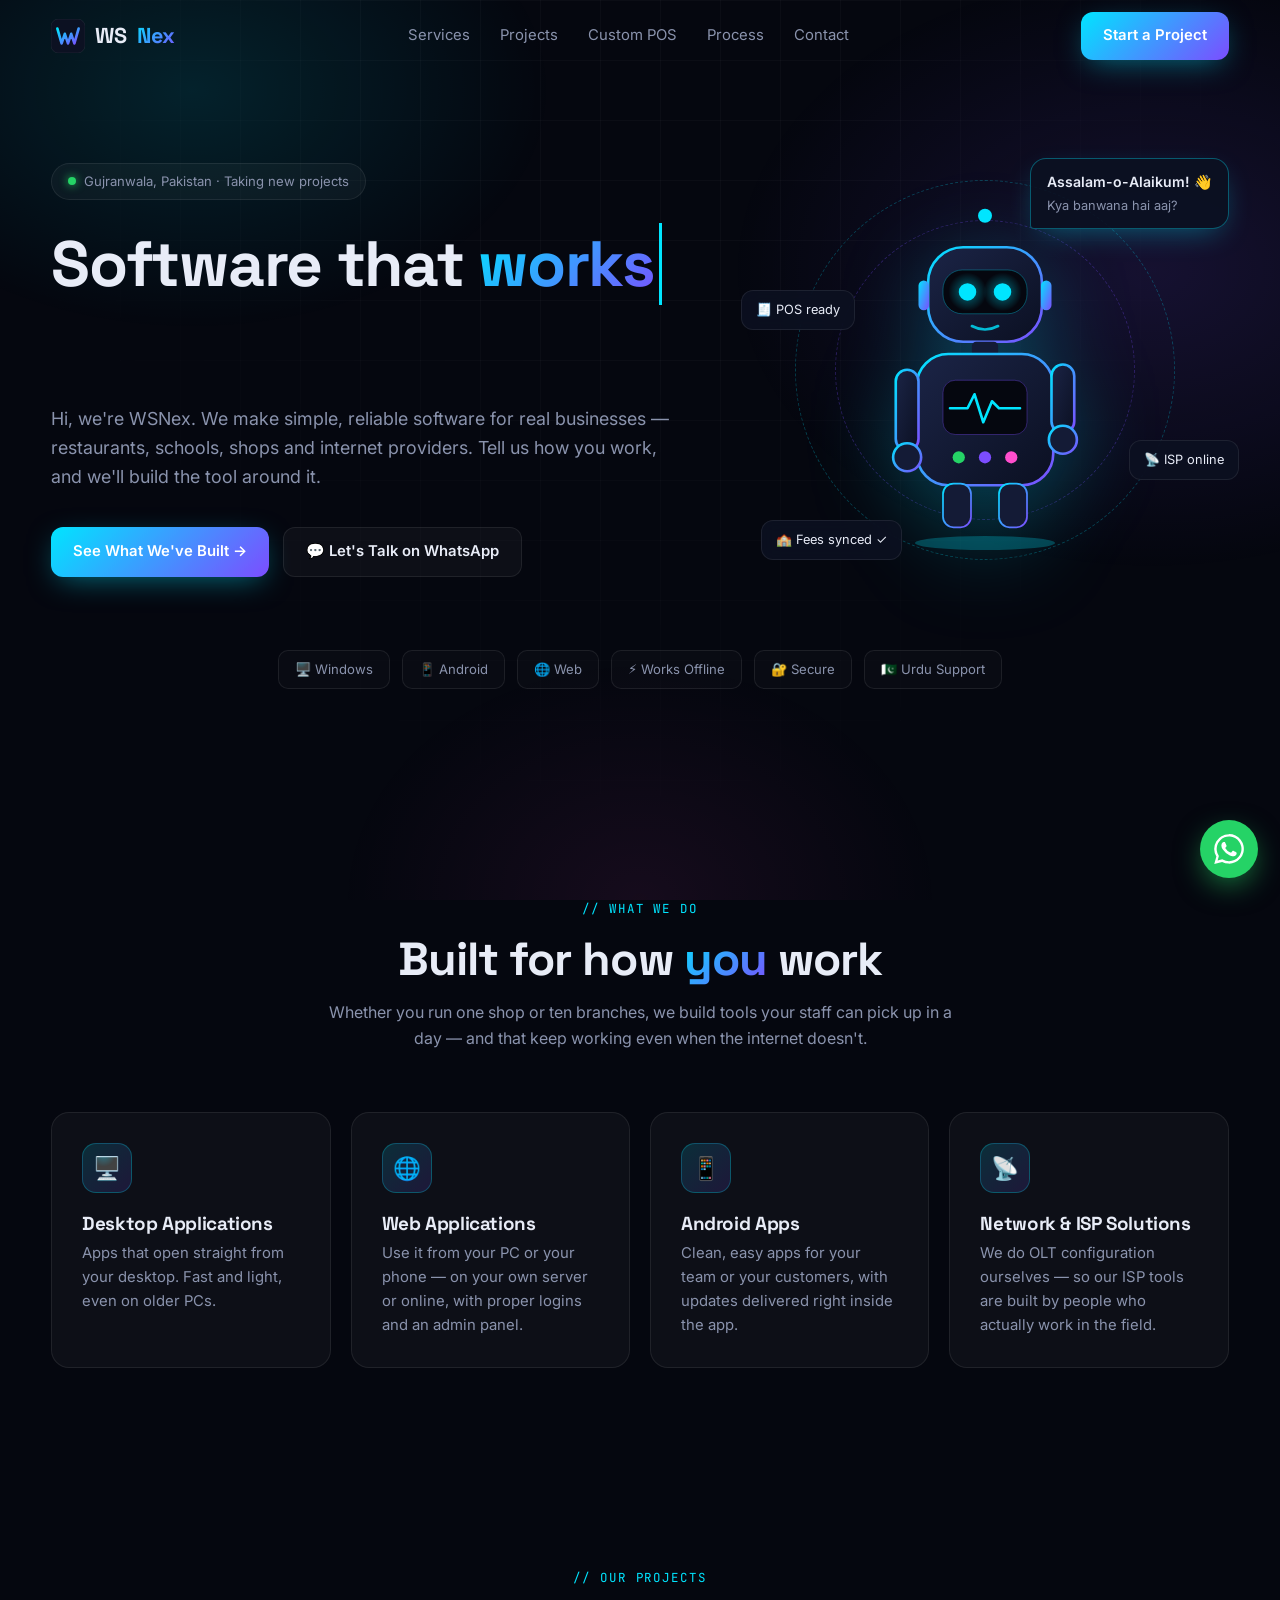
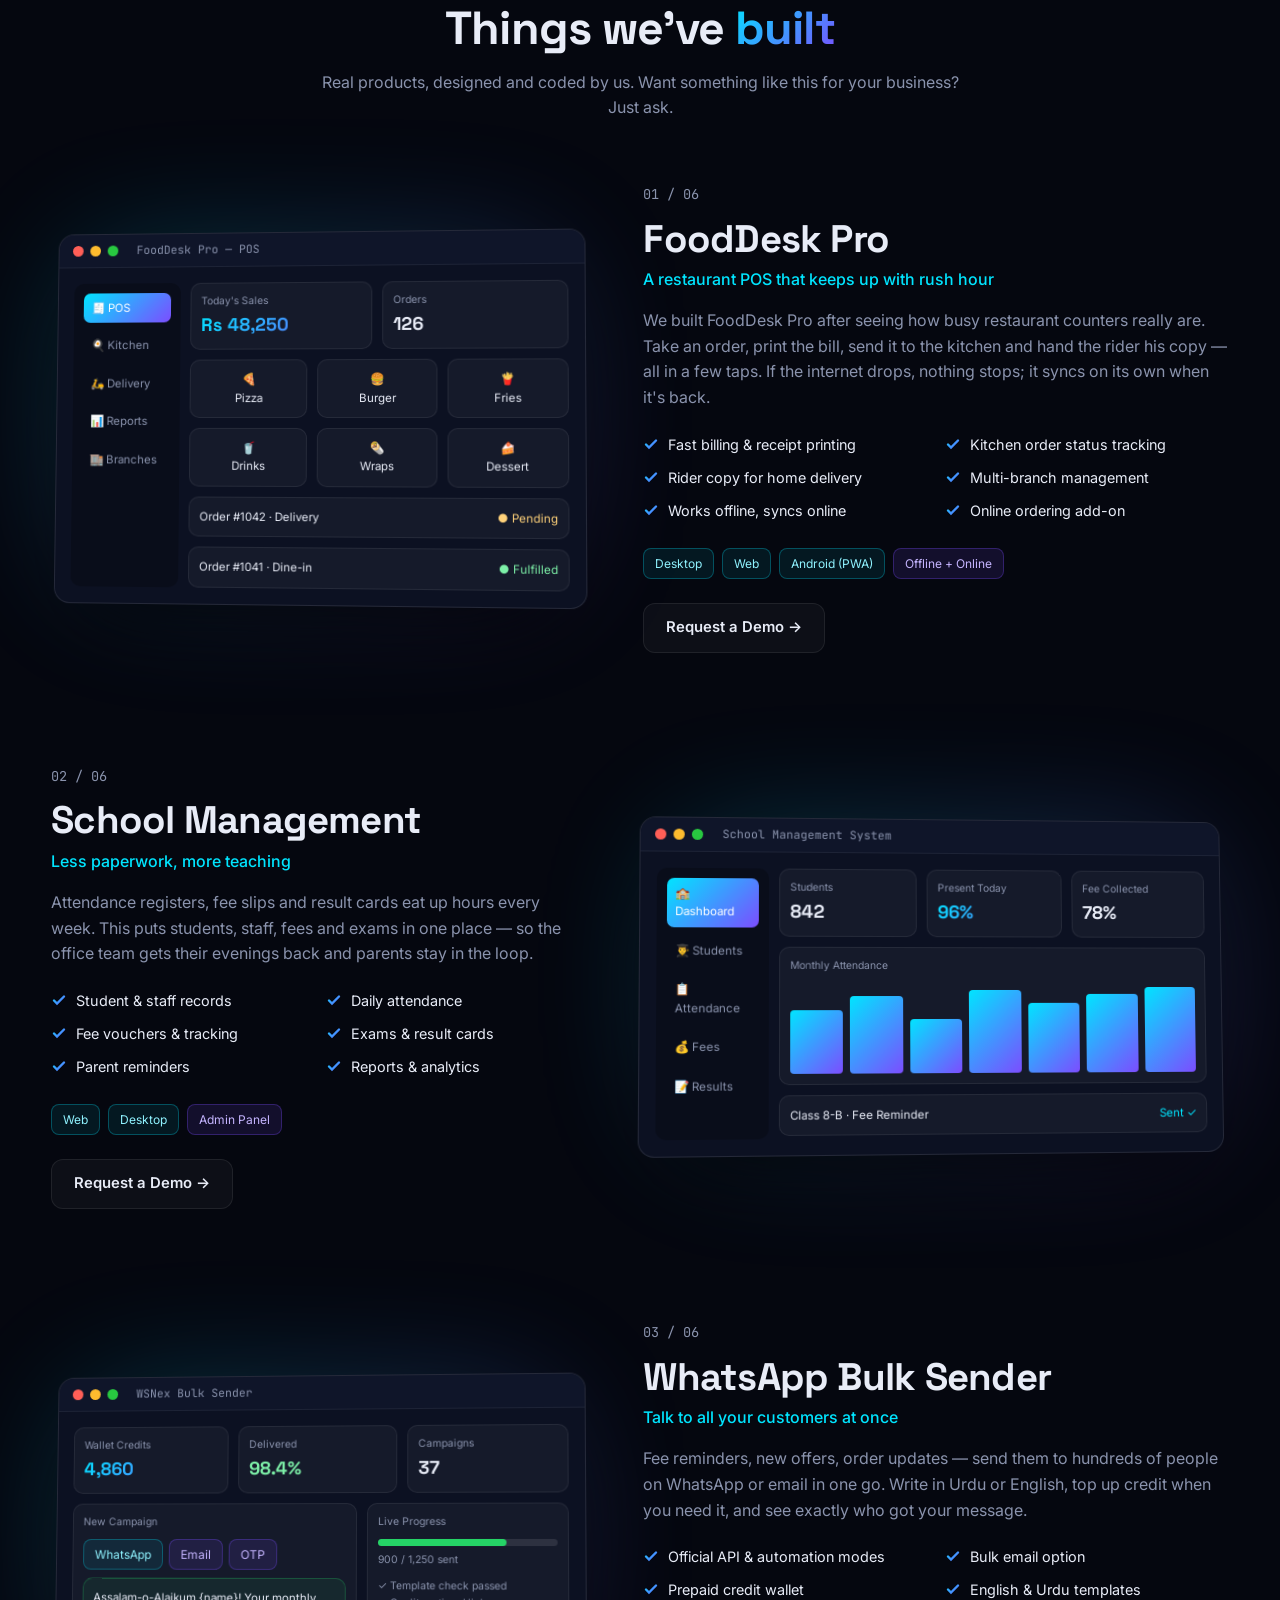
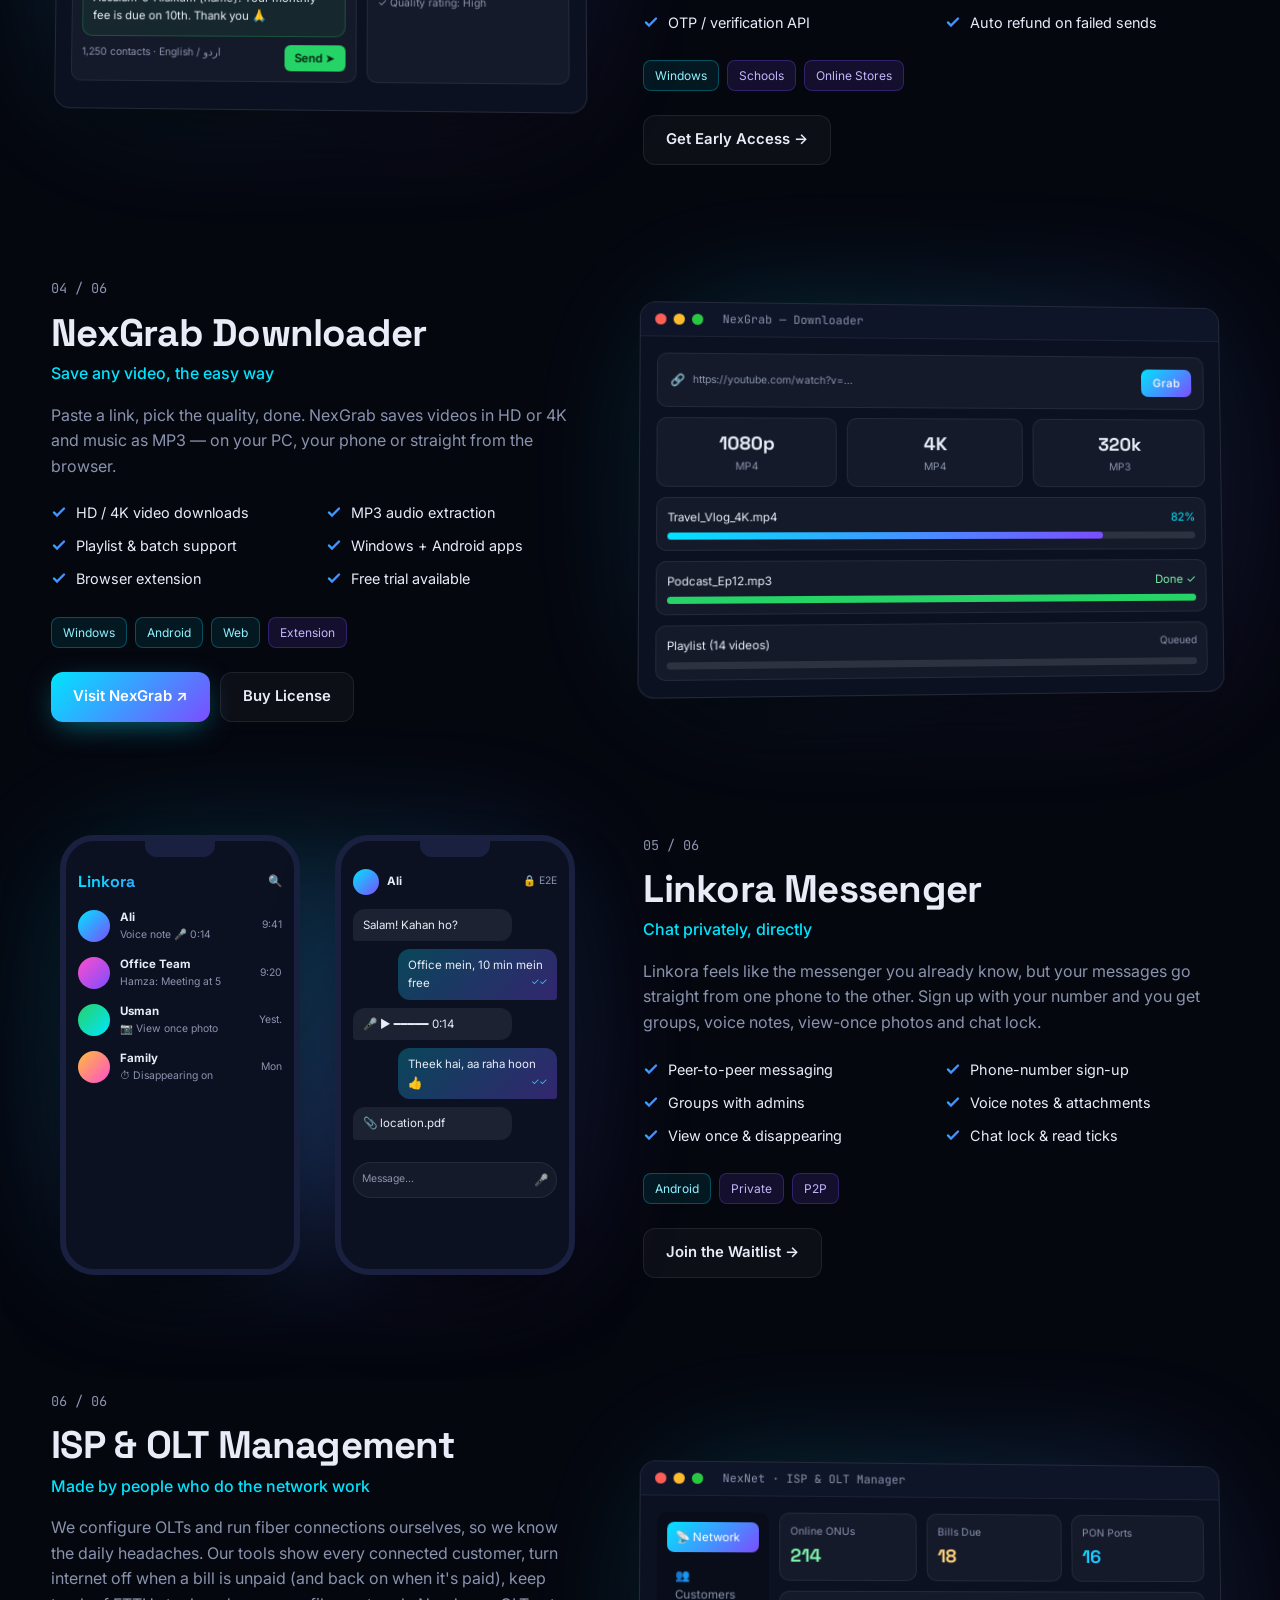
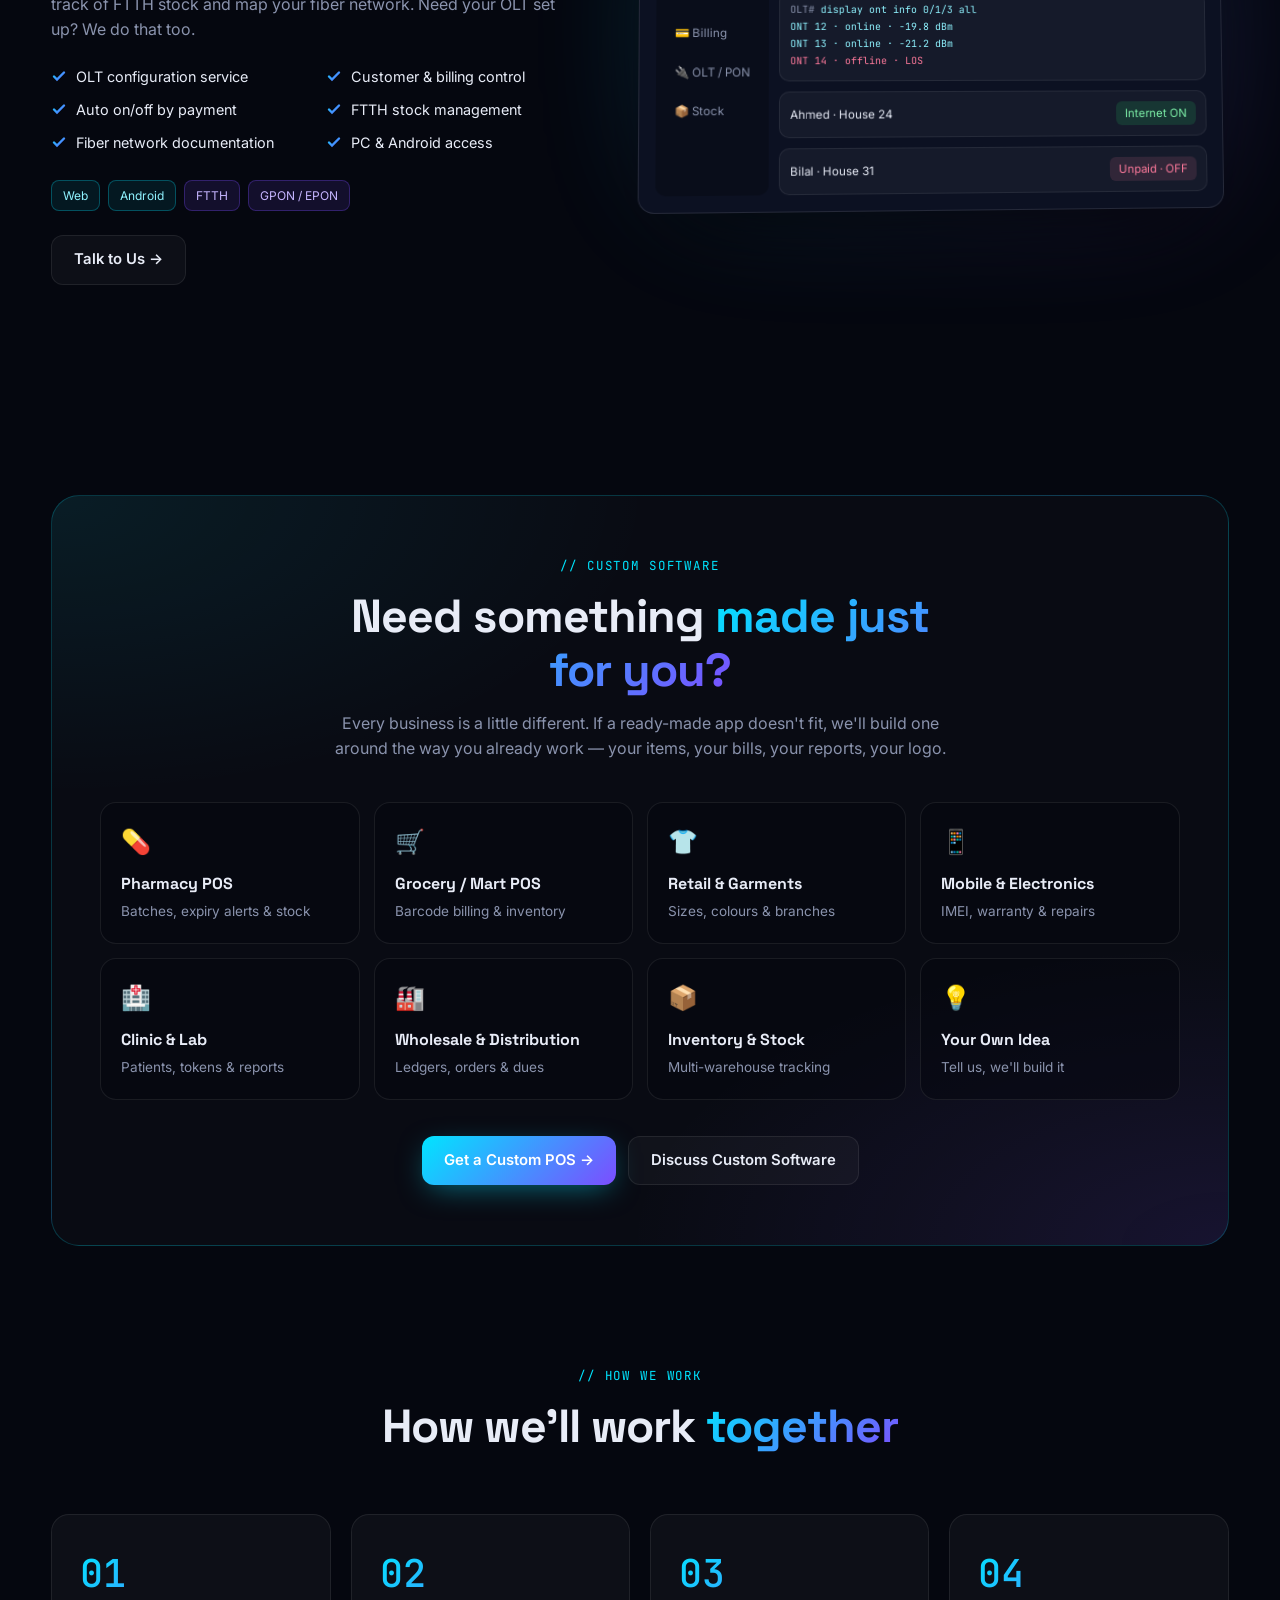
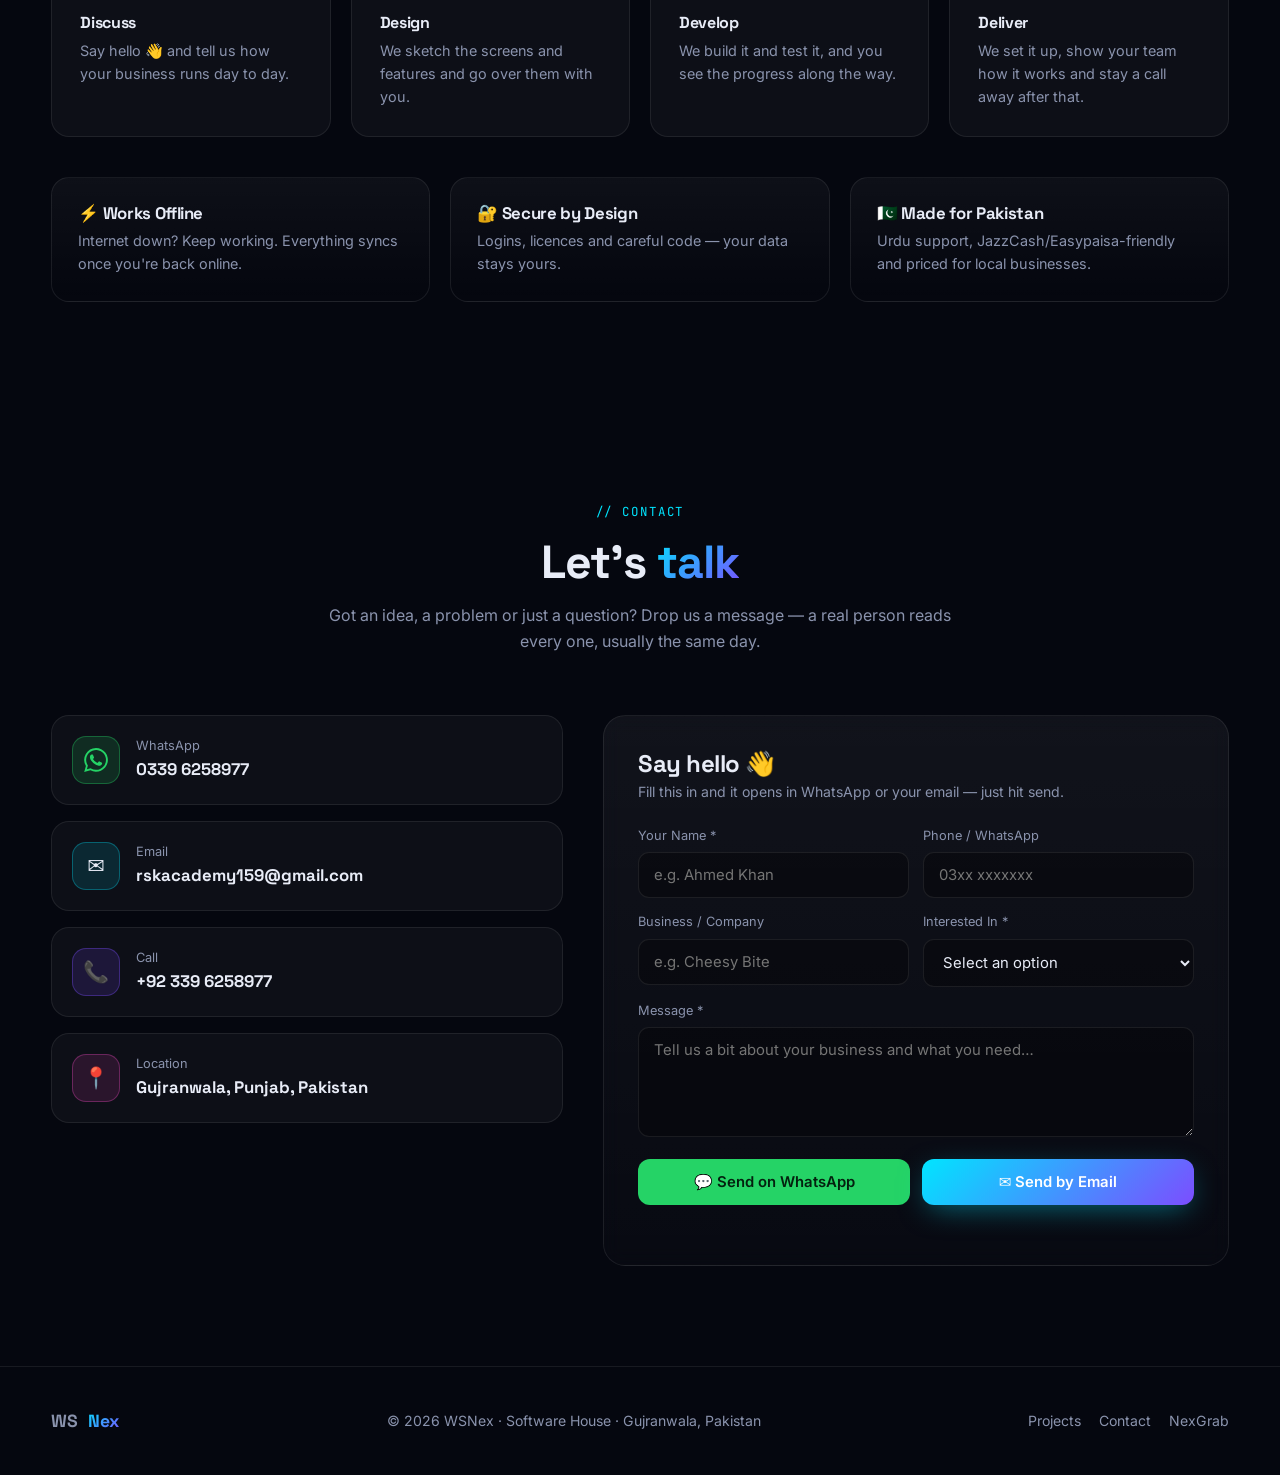
==== index.html @ fd314982 "Create index.html" ====
<!DOCTYPE html>
<html lang="en">
<head>
<meta charset="UTF-8">
<meta name="viewport" content="width=device-width, initial-scale=1.0">
<title>WSNex — Software House | POS, School, ISP & Automation Software</title>
<meta name="description" content="WSNex builds practical, self-hosted software: FoodDesk Pro restaurant POS, School Management, WhatsApp Bulk Sender, NexGrab downloader, Linkora messenger and ISP/OLT management tools. Based in Gujranwala, Pakistan.">
<meta name="theme-color" content="#05070f">
<meta property="og:title" content="WSNex — Software House">
<meta property="og:description" content="Practical software with a futuristic touch. POS, school, ISP and automation tools.">
<link rel="preconnect" href="https://fonts.googleapis.com">
<link rel="preconnect" href="https://fonts.gstatic.com" crossorigin>
<link href="https://fonts.googleapis.com/css2?family=Space+Grotesk:wght@400;500;600;700&family=Inter:wght@400;500;600&family=JetBrains+Mono:wght@500&display=swap" rel="stylesheet">
<link rel="icon" href="data:image/svg+xml,%3Csvg xmlns='http://www.w3.org/2000/svg' viewBox='0 0 64 64'%3E%3Cdefs%3E%3ClinearGradient id='g' x1='0' y1='0' x2='1' y2='1'%3E%3Cstop offset='0' stop-color='%2300e5ff'/%3E%3Cstop offset='1' stop-color='%237c4dff'/%3E%3C/linearGradient%3E%3C/defs%3E%3Crect width='64' height='64' rx='14' fill='%2305070f'/%3E%3Cpath d='M12 18l8 28 6-18 6 18 6-18 6 18 8-28' fill='none' stroke='url(%23g)' stroke-width='5' stroke-linejoin='round' stroke-linecap='round'/%3E%3C/svg%3E">
<style>
:root{
  --bg:#05070f; --bg2:#0a0e1c; --card:rgba(255,255,255,.035); --line:rgba(255,255,255,.08);
  --text:#e8ecf7; --muted:#8a93ad; --cyan:#00e5ff; --violet:#7c4dff; --pink:#ff4ecd; --green:#25d366;
  --grad:linear-gradient(135deg,var(--cyan),var(--violet));
  --r:18px;
}
*{box-sizing:border-box;margin:0;padding:0}
html{scroll-behavior:smooth}
body{font-family:Inter,system-ui,sans-serif;background:var(--bg);color:var(--text);line-height:1.6;overflow-x:hidden}
h1,h2,h3,h4{font-family:'Space Grotesk',sans-serif;line-height:1.15;letter-spacing:-.02em}
a{color:inherit;text-decoration:none}
.wrap{width:min(1180px,92%);margin:auto}
.grad{background:var(--grad);-webkit-background-clip:text;background-clip:text;color:transparent}
.mono{font-family:'JetBrains Mono',monospace}

/* background */
.bg-fx{position:fixed;inset:0;z-index:-1;pointer-events:none;
  background:
   radial-gradient(600px 400px at 15% 10%,rgba(0,229,255,.12),transparent 60%),
   radial-gradient(700px 500px at 90% 30%,rgba(124,77,255,.14),transparent 60%),
   radial-gradient(500px 400px at 50% 100%,rgba(255,78,205,.07),transparent 60%);}
.bg-grid{position:fixed;inset:0;z-index:-1;pointer-events:none;opacity:.35;
  background-image:linear-gradient(var(--line) 1px,transparent 1px),linear-gradient(90deg,var(--line) 1px,transparent 1px);
  background-size:60px 60px;mask-image:radial-gradient(ellipse at 50% 0%,#000 30%,transparent 75%)}

/* nav */
nav{position:fixed;top:0;left:0;right:0;z-index:50;transition:.3s}
nav.scrolled{background:rgba(5,7,15,.78);backdrop-filter:blur(14px);border-bottom:1px solid var(--line)}
.nav-in{display:flex;align-items:center;justify-content:space-between;height:72px}
.logo{display:flex;align-items:center;gap:10px;font-family:'Space Grotesk';font-weight:700;font-size:1.35rem}
.logo svg{width:34px;height:34px}
.nav-links{display:flex;gap:30px;font-size:.93rem;color:var(--muted)}
.nav-links a:hover{color:var(--text)}
.btn{display:inline-flex;align-items:center;gap:8px;padding:12px 22px;border-radius:12px;font-weight:600;font-size:.93rem;border:0;cursor:pointer;transition:.25s;font-family:inherit}
.btn-p{background:var(--grad);color:#fff;box-shadow:0 8px 30px -8px rgba(0,229,255,.5)}
.btn-p:hover{transform:translateY(-2px);box-shadow:0 12px 36px -8px rgba(124,77,255,.7)}
.btn-g{background:var(--card);border:1px solid var(--line);color:var(--text)}
.btn-g:hover{border-color:rgba(0,229,255,.5)}
.btn-wa{background:var(--green);color:#04210f}
.btn-wa:hover{transform:translateY(-2px);filter:brightness(1.08)}
.menu-btn{display:none;background:none;border:0;color:var(--text);font-size:1.6rem;cursor:pointer}

/* hero */
.hero{padding:170px 0 110px;text-align:center;position:relative}
.pill{display:inline-flex;align-items:center;gap:8px;padding:7px 16px;border-radius:99px;border:1px solid var(--line);background:var(--card);font-size:.82rem;color:var(--muted);margin-bottom:28px}
.dot{width:8px;height:8px;border-radius:50%;background:var(--green);box-shadow:0 0 10px var(--green);animation:pulse 2s infinite}
@keyframes pulse{50%{opacity:.4}}
.hero h1{font-size:clamp(2.6rem,6.5vw,5rem);font-weight:700;max-width:900px;margin:auto}
.hero p{max-width:620px;margin:24px auto 38px;color:var(--muted);font-size:1.12rem}
.hero-cta{display:flex;gap:14px;justify-content:center;flex-wrap:wrap}
.typed{border-right:3px solid var(--cyan);padding-right:4px;animation:blink .8s infinite}
@keyframes blink{50%{border-color:transparent}}
.hero{text-align:left;padding-top:140px;overflow:hidden}
.hero h1{font-size:clamp(2.4rem,5vw,4.2rem)}
@media(min-width:901px){.hero h1{min-height:2.4em}}
.hero-grid{display:grid;grid-template-columns:1.15fr .85fr;gap:30px;align-items:center}
.hero h1{margin:0}.hero p{margin:24px 0 36px}
.hero-cta{justify-content:flex-start}
.robot-wrap{position:relative;height:460px;display:grid;place-items:center}
.robot{width:280px;height:auto;animation:hover 4s ease-in-out infinite;filter:drop-shadow(0 20px 40px rgba(0,229,255,.25));position:relative;z-index:2}
@keyframes hover{50%{transform:translateY(-14px)}}
.robot .shadow{animation:shad 4s ease-in-out infinite;transform-origin:160px 408px}
@keyframes shad{50%{transform:scaleX(.8);opacity:.5}}
.robot .eyes{animation:blinkEye 5s infinite;transform-origin:160px 121px}
@keyframes blinkEye{0%,92%,100%{transform:scaleY(1)}95%{transform:scaleY(.1)}}
.robot .ant{animation:pulse 1.4s infinite}
.robot .wave{animation:wave 2.4s ease-in-out infinite;transform-origin:249px 208px}
@keyframes wave{0%,100%{transform:rotate(0)}20%{transform:rotate(-38deg)}35%{transform:rotate(-22deg)}50%{transform:rotate(-38deg)}65%{transform:rotate(0)}}
.robot .pulse-line{stroke-dasharray:160;animation:draw 2s linear infinite}
@keyframes draw{from{stroke-dashoffset:160}to{stroke-dashoffset:-160}}
.orbit{position:absolute;border-radius:50%;border:1px dashed rgba(0,229,255,.25);animation:spin 30s linear infinite}
.o1{width:380px;height:380px}.o2{width:300px;height:300px;border-color:rgba(124,77,255,.3);animation-direction:reverse;animation-duration:22s}
@keyframes spin{to{transform:rotate(360deg)}}
.bubble-hi{position:absolute;top:18px;right:0;z-index:3;padding:12px 16px;border-radius:16px 16px 16px 4px;background:rgba(12,17,34,.9);border:1px solid rgba(0,229,255,.35);font-size:.88rem;font-weight:600;animation:hover 5s ease-in-out infinite;box-shadow:0 10px 30px -10px rgba(0,229,255,.4)}
.bubble-hi span{color:var(--muted);font-weight:400;font-size:.8rem}
.float-card{position:absolute;z-index:3;padding:9px 14px;border-radius:12px;background:rgba(12,17,34,.85);border:1px solid var(--line);font-size:.8rem;backdrop-filter:blur(8px);animation:hover 6s ease-in-out infinite}
.fc1{left:0;top:150px;animation-delay:-1s}.fc2{right:-10px;bottom:120px;animation-delay:-3s}.fc3{left:20px;bottom:40px;animation-delay:-2s}
.tech{margin-top:50px;display:flex;flex-wrap:wrap;gap:12px;justify-content:center}
.tech span{padding:8px 16px;border:1px solid var(--line);border-radius:10px;font-size:.82rem;color:var(--muted);background:rgba(255,255,255,.02)}

/* sections */
section{padding:100px 0}
.s-head{text-align:center;max-width:640px;margin:0 auto 60px}
.tag{font-family:'JetBrains Mono';font-size:.78rem;color:var(--cyan);letter-spacing:.15em;text-transform:uppercase;margin-bottom:14px;display:block}
.s-head h2{font-size:clamp(2rem,4vw,2.9rem)}
.s-head p{color:var(--muted);margin-top:14px}

/* services */
.svc-grid{display:grid;grid-template-columns:repeat(auto-fit,minmax(250px,1fr));gap:20px}
.svc{padding:30px;border-radius:var(--r);background:var(--card);border:1px solid var(--line);transition:.3s;position:relative;overflow:hidden}
.svc::before{content:"";position:absolute;inset:0;background:var(--grad);opacity:0;transition:.3s;z-index:-1}
.svc:hover{transform:translateY(-6px);border-color:rgba(0,229,255,.35)}
.svc .ic{width:50px;height:50px;border-radius:14px;display:grid;place-items:center;background:linear-gradient(135deg,rgba(0,229,255,.15),rgba(124,77,255,.15));border:1px solid rgba(0,229,255,.25);margin-bottom:20px;font-size:1.4rem}
.svc h3{font-size:1.18rem;margin-bottom:8px}
.svc p{color:var(--muted);font-size:.93rem}

/* projects */
.proj{display:grid;grid-template-columns:1fr 1.1fr;gap:60px;align-items:center;margin-bottom:110px}
.proj:nth-child(even) .proj-media{order:2}
.proj-num{font-family:'JetBrains Mono';color:var(--muted);font-size:.85rem}
.proj h3{font-size:clamp(1.8rem,3vw,2.4rem);margin:10px 0 6px}
.proj .sub{color:var(--cyan);font-weight:500;margin-bottom:16px}
.proj p.d{color:var(--muted);margin-bottom:22px}
.feat{list-style:none;display:grid;grid-template-columns:1fr 1fr;gap:10px 18px;margin-bottom:26px}
.feat li{font-size:.9rem;display:flex;gap:9px;align-items:flex-start}
.feat li::before{content:"";flex:none;width:16px;height:16px;margin-top:3px;border-radius:5px;background:var(--grad);mask:url("data:image/svg+xml,%3Csvg xmlns='http://www.w3.org/2000/svg' viewBox='0 0 16 16'%3E%3Cpath d='M3 8.5l3 3 7-7' stroke='black' stroke-width='2.4' fill='none' stroke-linecap='round'/%3E%3C/svg%3E") center/contain no-repeat}
.chips{display:flex;flex-wrap:wrap;gap:8px;margin-bottom:24px}
.chip{font-size:.75rem;padding:5px 11px;border-radius:8px;background:rgba(124,77,255,.12);border:1px solid rgba(124,77,255,.3);color:#c5b5ff}
.chip.c{background:rgba(0,229,255,.08);border-color:rgba(0,229,255,.28);color:#8ff3ff}
.status{display:inline-flex;align-items:center;gap:7px;font-size:.78rem;padding:5px 12px;border-radius:99px;background:rgba(37,211,102,.1);border:1px solid rgba(37,211,102,.3);color:#7df0a8;margin-left:10px;vertical-align:middle;font-family:Inter;font-weight:500;letter-spacing:0}
.status.dev{background:rgba(255,190,60,.1);border-color:rgba(255,190,60,.3);color:#ffd27a}

/* mockup frames */
.proj-media{position:relative}
.proj-media::before{content:"";position:absolute;inset:8% 6%;background:var(--grad);filter:blur(70px);opacity:.28;border-radius:40px;z-index:-1}
.win{border-radius:16px;background:#0c1122;border:1px solid rgba(255,255,255,.1);box-shadow:0 40px 80px -30px rgba(0,0,0,.8);overflow:hidden;transform:perspective(1400px) rotateY(-5deg) rotateX(3deg);transition:.5s}
.proj:nth-child(even) .win{transform:perspective(1400px) rotateY(5deg) rotateX(3deg)}
.proj:hover .win{transform:none}
.win-bar{height:34px;display:flex;align-items:center;gap:7px;padding:0 14px;background:#0f1529;border-bottom:1px solid rgba(255,255,255,.06)}
.win-bar i{width:11px;height:11px;border-radius:50%;background:#ff5f57}.win-bar i:nth-child(2){background:#febc2e}.win-bar i:nth-child(3){background:#28c840}
.win-bar span{margin-left:12px;font-size:.72rem;color:var(--muted);font-family:'JetBrains Mono'}
.win-body{padding:16px;min-height:300px;font-size:.72rem}
.mrow{display:flex;gap:10px}.mcol{display:flex;flex-direction:column;gap:10px}
.box{background:rgba(255,255,255,.04);border:1px solid rgba(255,255,255,.07);border-radius:10px;padding:10px}
.bar{height:7px;border-radius:5px;background:rgba(255,255,255,.1)}
.lbl{color:var(--muted);font-size:.65rem}
.big{font-family:'Space Grotesk';font-size:1.15rem;font-weight:700}
.side{width:110px;flex:none;background:rgba(0,0,0,.25);border-radius:10px;padding:10px;display:flex;flex-direction:column;gap:8px}
.side div{padding:6px 8px;border-radius:7px;color:var(--muted)}
.side .on{background:var(--grad);color:#fff}
/* phone */
.phone{width:240px;margin:auto;border-radius:34px;background:#0c1122;border:6px solid #1a2140;padding:14px 12px;box-shadow:0 40px 80px -30px rgba(0,0,0,.8);min-height:440px;font-size:.72rem}
.notch{width:70px;height:16px;background:#1a2140;border-radius:0 0 12px 12px;margin:-14px auto 12px}
.bubble{max-width:78%;padding:7px 10px;border-radius:12px;margin-bottom:8px}
.bubble.in{background:rgba(255,255,255,.07);border-bottom-left-radius:3px}
.bubble.out{background:linear-gradient(135deg,rgba(0,229,255,.25),rgba(124,77,255,.35));margin-left:auto;border-bottom-right-radius:3px}
.ticks{color:var(--cyan);font-size:.6rem;float:right;margin-left:6px}
.dual{display:flex;gap:18px;align-items:flex-end;justify-content:center}

/* process */
.steps{display:grid;grid-template-columns:repeat(4,1fr);gap:20px;counter-reset:s}
.step{padding:28px;border-radius:var(--r);border:1px solid var(--line);background:var(--card);position:relative}
.step::before{counter-increment:s;content:"0" counter(s);font-family:'JetBrains Mono';font-size:2.4rem;font-weight:500;background:var(--grad);-webkit-background-clip:text;color:transparent;display:block;margin-bottom:10px}
.step h4{margin-bottom:6px}.step p{color:var(--muted);font-size:.9rem}

/* why */
.why{display:grid;grid-template-columns:repeat(3,1fr);gap:20px}
.why div{padding:26px;border-radius:var(--r);border:1px solid var(--line);background:linear-gradient(180deg,rgba(255,255,255,.04),transparent)}
.why h4{font-size:1.05rem;margin-bottom:6px}.why p{color:var(--muted);font-size:.9rem}

/* contact */
.contact{display:grid;grid-template-columns:.9fr 1.1fr;gap:40px}
.c-info{display:flex;flex-direction:column;gap:16px}
.c-card{display:flex;gap:16px;align-items:center;padding:20px;border-radius:var(--r);border:1px solid var(--line);background:var(--card);transition:.25s}
.c-card:hover{border-color:rgba(0,229,255,.4);transform:translateX(4px)}
.c-card .ic{width:48px;height:48px;border-radius:14px;display:grid;place-items:center;flex:none}
.c-card small{color:var(--muted);display:block;font-size:.8rem}
.c-card b{font-family:'Space Grotesk';font-size:1.05rem;word-break:break-all}
form{padding:34px;border-radius:22px;border:1px solid var(--line);background:linear-gradient(180deg,rgba(255,255,255,.05),rgba(255,255,255,.015));backdrop-filter:blur(10px)}
form h3{font-size:1.5rem;margin-bottom:4px}
form .note{color:var(--muted);font-size:.88rem;margin-bottom:22px}
.f-row{display:grid;grid-template-columns:1fr 1fr;gap:14px}
.field{margin-bottom:14px}
.field label{display:block;font-size:.8rem;color:var(--muted);margin-bottom:6px}
.field input,.field select,.field textarea{width:100%;padding:13px 15px;border-radius:11px;border:1px solid var(--line);background:rgba(0,0,0,.3);color:var(--text);font-family:inherit;font-size:.93rem;transition:.2s}
.field select option{background:var(--bg2)}
.field textarea{min-height:110px;resize:vertical}
.field input:focus,.field select:focus,.field textarea:focus{outline:0;border-color:var(--cyan);box-shadow:0 0 0 3px rgba(0,229,255,.12)}
.f-btns{display:grid;grid-template-columns:1fr 1fr;gap:12px;margin-top:6px}
.f-btns .btn{justify-content:center;padding:14px}
.f-err{color:#ff7a9c;font-size:.85rem;margin-top:10px;min-height:1.2em}

.custom-box{padding:60px 48px;border-radius:28px;border:1px solid rgba(0,229,255,.2);background:radial-gradient(600px 300px at 0% 0%,rgba(0,229,255,.08),transparent),radial-gradient(600px 300px at 100% 100%,rgba(124,77,255,.12),transparent),rgba(255,255,255,.02)}
.custom-grid{display:grid;grid-template-columns:repeat(4,1fr);gap:14px}
.cg{padding:20px;border-radius:16px;border:1px solid var(--line);background:rgba(5,7,15,.5);display:flex;flex-direction:column;gap:4px;transition:.25s}
.cg:hover{border-color:rgba(0,229,255,.4);transform:translateY(-4px)}
.cg .ic{font-size:1.5rem;margin-bottom:6px}.cg b{font-family:'Space Grotesk'}.cg span{color:var(--muted);font-size:.85rem}
footer{border-top:1px solid var(--line);padding:40px 0;color:var(--muted);font-size:.88rem}
.f-in{display:flex;justify-content:space-between;align-items:center;flex-wrap:wrap;gap:16px}

.wa-float{position:fixed;right:22px;bottom:22px;z-index:60;width:58px;height:58px;border-radius:50%;background:var(--green);display:grid;place-items:center;box-shadow:0 10px 30px -5px rgba(37,211,102,.6);transition:.25s}
.wa-float:hover{transform:scale(1.08)}
.wa-float svg{width:30px;height:30px;fill:#fff}

.reveal{opacity:0;transform:translateY(40px);transition:1s cubic-bezier(.2,.7,.2,1)}
.reveal.in{opacity:1;transform:none}

@media(max-width:900px){
  .nav-links{display:none;position:absolute;top:72px;left:0;right:0;flex-direction:column;gap:0;background:rgba(5,7,15,.97);border-bottom:1px solid var(--line)}
  .nav-links.open{display:flex}.nav-links a{padding:16px 6%}
  .menu-btn{display:block}.nav-cta{display:none}
  .proj,.contact{grid-template-columns:1fr;gap:36px}
  .proj:nth-child(even) .proj-media{order:0}
  .steps{grid-template-columns:1fr 1fr}.why{grid-template-columns:1fr}
  .win,.proj:nth-child(even) .win{transform:none}
  .hero{text-align:center}.hero-grid{grid-template-columns:1fr}
  .hero-cta{justify-content:center}.hero p{margin:24px auto 36px}
  .robot-wrap{height:400px}.robot{width:230px}
  .o1{width:320px;height:320px}.o2{width:250px;height:250px}
  .custom-grid{grid-template-columns:1fr 1fr!important}
}
@media(max-width:560px){
  .bubble-hi{right:4px;top:0}.fc1{left:0}.fc2{right:0}
  .custom-grid{grid-template-columns:1fr!important}
}
@media(max-width:560px){
  .feat,.f-row,.f-btns,.steps{grid-template-columns:1fr}
  .hero{padding:140px 0 80px}
  .side{display:none}
  .dual .phone:last-child{display:none}
}
</style>
</head>
<body>
<div class="bg-fx"></div><div class="bg-grid"></div>

<nav id="nav">
  <div class="wrap nav-in">
    <a href="#top" class="logo">
      <svg viewBox="0 0 64 64"><defs><linearGradient id="lg" x1="0" y1="0" x2="1" y2="1"><stop offset="0" stop-color="#00e5ff"/><stop offset="1" stop-color="#7c4dff"/></linearGradient></defs><rect width="64" height="64" rx="14" fill="#0c1122" stroke="rgba(255,255,255,.12)"/><path d="M12 18l8 28 6-18 6 18 6-18 6 18 8-28" fill="none" stroke="url(#lg)" stroke-width="5" stroke-linejoin="round" stroke-linecap="round"/></svg>
      WS<span class="grad">Nex</span>
    </a>
    <div class="nav-links" id="links">
      <a href="#services">Services</a>
      <a href="#projects">Projects</a>
      <a href="#custom">Custom POS</a>
      <a href="#process">Process</a>
      <a href="#contact">Contact</a>
    </div>
    <a href="#contact" class="btn btn-p nav-cta">Start a Project</a>
    <button class="menu-btn" id="menuBtn" aria-label="Menu">☰</button>
  </div>
</nav>

<header class="hero" id="top">
  <div class="wrap">
   <div class="hero-grid">
    <div class="hero-txt">
    <div class="pill"><span class="dot"></span> Gujranwala, Pakistan · Taking new projects</div>
    <h1>Software that <span class="grad typed" id="typed">runs your business</span></h1>
    <p>Hi, we're WSNex. We make simple, reliable software for real businesses — restaurants, schools, shops and internet providers. Tell us how you work, and we'll build the tool around it.</p>
    <div class="hero-cta">
      <a href="#projects" class="btn btn-p">See What We've Built →</a>
      <a href="https://wa.me/923396258977?text=Assalam-o-Alaikum%20WSNex%2C%20I%20want%20to%20discuss%20a%20project." target="_blank" rel="noopener" class="btn btn-g">💬 Let's Talk on WhatsApp</a>
    </div>
    </div>
    <div class="robot-wrap" aria-hidden="true">
      <div class="orbit o1"></div><div class="orbit o2"></div>
      <svg class="robot" viewBox="0 0 320 420">
        <defs>
          <linearGradient id="rb" x1="0" y1="0" x2="1" y2="1"><stop offset="0" stop-color="#1b2446"/><stop offset="1" stop-color="#0b1022"/></linearGradient>
          <linearGradient id="rg" x1="0" y1="0" x2="1" y2="1"><stop offset="0" stop-color="#00e5ff"/><stop offset="1" stop-color="#7c4dff"/></linearGradient>
          <radialGradient id="glow"><stop offset="0" stop-color="#00e5ff" stop-opacity=".9"/><stop offset="1" stop-color="#00e5ff" stop-opacity="0"/></radialGradient>
        </defs>
        <!-- antenna -->
        <line x1="160" y1="40" x2="160" y2="70" stroke="url(#rg)" stroke-width="4" stroke-linecap="round"/>
        <circle class="ant" cx="160" cy="34" r="8" fill="#00e5ff"/>
        <!-- head -->
        <rect x="95" y="70" width="130" height="108" rx="40" fill="url(#rb)" stroke="url(#rg)" stroke-width="3"/>
        <rect x="112" y="96" width="96" height="50" rx="22" fill="#05070f" stroke="rgba(0,229,255,.35)"/>
        <g class="eyes">
          <ellipse cx="140" cy="121" rx="10" ry="10" fill="#00e5ff"/>
          <ellipse cx="180" cy="121" rx="10" ry="10" fill="#00e5ff"/>
          <circle cx="140" cy="121" r="22" fill="url(#glow)" opacity=".5"/>
          <circle cx="180" cy="121" r="22" fill="url(#glow)" opacity=".5"/>
        </g>
        <path d="M145 160 Q160 168 175 160" stroke="#00e5ff" stroke-width="3" fill="none" stroke-linecap="round" opacity=".8"/>
        <rect x="84" y="108" width="12" height="34" rx="6" fill="url(#rg)"/>
        <rect x="224" y="108" width="12" height="34" rx="6" fill="url(#rg)"/>
        <!-- neck -->
        <rect x="145" y="178" width="30" height="16" rx="5" fill="#141b36"/>
        <!-- body -->
        <rect x="82" y="192" width="156" height="150" rx="36" fill="url(#rb)" stroke="url(#rg)" stroke-width="3"/>
        <rect x="112" y="222" width="96" height="62" rx="14" fill="#05070f" stroke="rgba(124,77,255,.4)"/>
        <polyline class="pulse-line" points="120,254 140,254 148,238 158,270 168,246 176,254 200,254" fill="none" stroke="#00e5ff" stroke-width="3" stroke-linecap="round" stroke-linejoin="round"/>
        <circle cx="130" cy="310" r="7" fill="#25d366"/><circle cx="160" cy="310" r="7" fill="#7c4dff"/><circle cx="190" cy="310" r="7" fill="#ff4ecd"/>
        <!-- left arm (waving) -->
        <g class="wave">
          <rect x="236" y="204" width="26" height="78" rx="13" fill="url(#rb)" stroke="url(#rg)" stroke-width="3"/>
          <circle cx="249" cy="290" r="16" fill="#141b36" stroke="url(#rg)" stroke-width="3"/>
        </g>
        <!-- right arm -->
        <rect x="58" y="210" width="26" height="92" rx="13" fill="url(#rb)" stroke="url(#rg)" stroke-width="3"/>
        <circle cx="71" cy="310" r="16" fill="#141b36" stroke="url(#rg)" stroke-width="3"/>
        <!-- legs -->
        <rect x="112" y="340" width="32" height="50" rx="12" fill="#141b36" stroke="url(#rg)" stroke-width="2"/>
        <rect x="176" y="340" width="32" height="50" rx="12" fill="#141b36" stroke="url(#rg)" stroke-width="2"/>
        <ellipse class="shadow" cx="160" cy="408" rx="80" ry="8" fill="rgba(0,229,255,.25)"/>
      </svg>
      <div class="bubble-hi">Assalam-o-Alaikum! 👋<br><span>Kya banwana hai aaj?</span></div>
      <div class="float-card fc1">🧾 POS ready</div>
      <div class="float-card fc2">📡 ISP online</div>
      <div class="float-card fc3">🏫 Fees synced ✓</div>
    </div>
   </div>
    <div class="tech">
      <span>🖥️ Windows</span><span>📱 Android</span><span>🌐 Web</span><span>⚡ Works Offline</span><span>🔐 Secure</span><span>🇵🇰 Urdu Support</span>
    </div>
  </div>
</header>

<section id="services">
  <div class="wrap">
    <div class="s-head reveal">
      <span class="tag">// What we do</span>
      <h2>Built for how <span class="grad">you</span> work</h2>
      <p>Whether you run one shop or ten branches, we build tools your staff can pick up in a day — and that keep working even when the internet doesn't.</p>
    </div>
    <div class="svc-grid">
      <div class="svc reveal"><div class="ic">🖥️</div><h3>Desktop Applications</h3><p>Apps that open straight from your desktop. Fast and light, even on older PCs.</p></div>
      <div class="svc reveal"><div class="ic">🌐</div><h3>Web Applications</h3><p>Use it from your PC or your phone — on your own server or online, with proper logins and an admin panel.</p></div>
      <div class="svc reveal"><div class="ic">📱</div><h3>Android Apps</h3><p>Clean, easy apps for your team or your customers, with updates delivered right inside the app.</p></div>
      <div class="svc reveal"><div class="ic">📡</div><h3>Network & ISP Solutions</h3><p>We do OLT configuration ourselves — so our ISP tools are built by people who actually work in the field.</p></div>
    </div>
  </div>
</section>

<section id="projects">
  <div class="wrap">
    <div class="s-head reveal">
      <span class="tag">// Our Projects</span>
      <h2>Things we've <span class="grad">built</span></h2>
      <p>Real products, designed and coded by us. Want something like this for your business? Just ask.</p>
    </div>

    <div class="proj-list">

      <!-- 1. FoodDesk Pro -->
      <div class="proj reveal">
        <div class="proj-media">
          <div class="win">
            <div class="win-bar"><i></i><i></i><i></i><span>FoodDesk Pro — POS</span></div>
            <div class="win-body mrow">
              <div class="side"><div class="on">🧾 POS</div><div>🍳 Kitchen</div><div>🛵 Delivery</div><div>📊 Reports</div><div>🏬 Branches</div></div>
              <div class="mcol" style="flex:1">
                <div class="mrow">
                  <div class="box" style="flex:1"><div class="lbl">Today's Sales</div><div class="big grad">Rs 48,250</div></div>
                  <div class="box" style="flex:1"><div class="lbl">Orders</div><div class="big">126</div></div>
                </div>
                <div class="mrow" style="flex-wrap:wrap">
                  <div class="box" style="flex:1 1 30%;text-align:center">🍕<div>Pizza</div></div>
                  <div class="box" style="flex:1 1 30%;text-align:center">🍔<div>Burger</div></div>
                  <div class="box" style="flex:1 1 30%;text-align:center">🍟<div>Fries</div></div>
                  <div class="box" style="flex:1 1 30%;text-align:center">🥤<div>Drinks</div></div>
                  <div class="box" style="flex:1 1 30%;text-align:center">🌯<div>Wraps</div></div>
                  <div class="box" style="flex:1 1 30%;text-align:center">🍰<div>Dessert</div></div>
                </div>
                <div class="box"><div class="mrow" style="justify-content:space-between"><span>Order #1042 · Delivery</span><span style="color:#ffd27a">● Pending</span></div></div>
                <div class="box"><div class="mrow" style="justify-content:space-between"><span>Order #1041 · Dine-in</span><span style="color:#7df0a8">● Fulfilled</span></div></div>
              </div>
            </div>
          </div>
        </div>
        <div>
          <span class="proj-num">01 / 06</span>
          <h3>FoodDesk Pro</h3>
          <div class="sub">A restaurant POS that keeps up with rush hour</div>
          <p class="d">We built FoodDesk Pro after seeing how busy restaurant counters really are. Take an order, print the bill, send it to the kitchen and hand the rider his copy — all in a few taps. If the internet drops, nothing stops; it syncs on its own when it's back.</p>
          <ul class="feat">
            <li>Fast billing & receipt printing</li><li>Kitchen order status tracking</li>
            <li>Rider copy for home delivery</li><li>Multi-branch management</li>
            <li>Works offline, syncs online</li><li>Online ordering add-on</li>
          </ul>
          <div class="chips"><span class="chip c">Desktop</span><span class="chip c">Web</span><span class="chip c">Android (PWA)</span><span class="chip">Offline + Online</span></div>
          <a href="#contact" class="btn btn-g" data-project="FoodDesk Pro">Request a Demo →</a>
        </div>
      </div>

      <!-- 2. School Management -->
      <div class="proj reveal">
        <div class="proj-media">
          <div class="win">
            <div class="win-bar"><i></i><i></i><i></i><span>School Management System</span></div>
            <div class="win-body mrow">
              <div class="side"><div class="on">🏫 Dashboard</div><div>👨‍🎓 Students</div><div>📋 Attendance</div><div>💰 Fees</div><div>📝 Results</div></div>
              <div class="mcol" style="flex:1">
                <div class="mrow">
                  <div class="box" style="flex:1"><div class="lbl">Students</div><div class="big">842</div></div>
                  <div class="box" style="flex:1"><div class="lbl">Present Today</div><div class="big grad">96%</div></div>
                  <div class="box" style="flex:1"><div class="lbl">Fee Collected</div><div class="big">78%</div></div>
                </div>
                <div class="box">
                  <div class="lbl" style="margin-bottom:8px">Monthly Attendance</div>
                  <div class="mrow" style="align-items:flex-end;height:90px;gap:7px">
                    <div style="flex:1;height:70%;background:var(--grad);border-radius:4px"></div><div style="flex:1;height:85%;background:var(--grad);border-radius:4px"></div><div style="flex:1;height:60%;background:var(--grad);border-radius:4px"></div><div style="flex:1;height:92%;background:var(--grad);border-radius:4px"></div><div style="flex:1;height:78%;background:var(--grad);border-radius:4px"></div><div style="flex:1;height:88%;background:var(--grad);border-radius:4px"></div><div style="flex:1;height:95%;background:var(--grad);border-radius:4px"></div>
                  </div>
                </div>
                <div class="box"><div class="mrow" style="justify-content:space-between"><span>Class 8-B · Fee Reminder</span><span style="color:var(--cyan)">Sent ✓</span></div></div>
              </div>
            </div>
          </div>
        </div>
        <div>
          <span class="proj-num">02 / 06</span>
          <h3>School Management</h3>
          <div class="sub">Less paperwork, more teaching</div>
          <p class="d">Attendance registers, fee slips and result cards eat up hours every week. This puts students, staff, fees and exams in one place — so the office team gets their evenings back and parents stay in the loop.</p>
          <ul class="feat">
            <li>Student & staff records</li><li>Daily attendance</li>
            <li>Fee vouchers & tracking</li><li>Exams & result cards</li>
            <li>Parent reminders</li><li>Reports & analytics</li>
          </ul>
          <div class="chips"><span class="chip c">Web</span><span class="chip c">Desktop</span><span class="chip">Admin Panel</span></div>
          <a href="#contact" class="btn btn-g" data-project="School Management">Request a Demo →</a>
        </div>
      </div>

      <!-- 3. WhatsApp Sender -->
      <div class="proj reveal">
        <div class="proj-media">
          <div class="win">
            <div class="win-bar"><i></i><i></i><i></i><span>WSNex Bulk Sender</span></div>
            <div class="win-body mcol">
              <div class="mrow">
                <div class="box" style="flex:1"><div class="lbl">Wallet Credits</div><div class="big grad">4,860</div></div>
                <div class="box" style="flex:1"><div class="lbl">Delivered</div><div class="big" style="color:#7df0a8">98.4%</div></div>
                <div class="box" style="flex:1"><div class="lbl">Campaigns</div><div class="big">37</div></div>
              </div>
              <div class="mrow">
                <div class="box" style="flex:1.2">
                  <div class="lbl" style="margin-bottom:8px">New Campaign</div>
                  <div class="mrow" style="gap:6px;margin-bottom:8px"><span class="chip c">WhatsApp</span><span class="chip">Email</span><span class="chip">OTP</span></div>
                  <div class="box" style="background:rgba(37,211,102,.08);border-color:rgba(37,211,102,.25)">Assalam-o-Alaikum {name}! Your monthly fee is due on 10th. Thank you 🙏</div>
                  <div class="mrow" style="margin-top:8px;justify-content:space-between"><span class="lbl">1,250 contacts · English / اردو</span><span style="background:var(--green);color:#04210f;padding:4px 10px;border-radius:6px;font-weight:600">Send ➤</span></div>
                </div>
                <div class="box" style="flex:.8">
                  <div class="lbl" style="margin-bottom:8px">Live Progress</div>
                  <div class="bar" style="margin-bottom:6px"><div style="width:72%;height:100%;background:var(--green);border-radius:5px"></div></div>
                  <div class="lbl">900 / 1,250 sent</div>
                  <div style="margin-top:10px" class="lbl">✓ Template check passed<br>✓ Quality rating: High</div>
                </div>
              </div>
            </div>
          </div>
        </div>
        <div>
          <span class="proj-num">03 / 06</span>
          <h3>WhatsApp Bulk Sender</h3>
          <div class="sub">Talk to all your customers at once</div>
          <p class="d">Fee reminders, new offers, order updates — send them to hundreds of people on WhatsApp or email in one go. Write in Urdu or English, top up credit when you need it, and see exactly who got your message.</p>
          <ul class="feat">
            <li>Official API & automation modes</li><li>Bulk email option</li>
            <li>Prepaid credit wallet</li><li>English & Urdu templates</li>
            <li>OTP / verification API</li><li>Auto refund on failed sends</li>
          </ul>
          <div class="chips"><span class="chip c">Windows</span><span class="chip">Schools</span><span class="chip">Online Stores</span></div>
          <a href="#contact" class="btn btn-g" data-project="WhatsApp Bulk Sender">Get Early Access →</a>
        </div>
      </div>

      <!-- 4. NexGrab -->
      <div class="proj reveal">
        <div class="proj-media">
          <div class="win">
            <div class="win-bar"><i></i><i></i><i></i><span>NexGrab — Downloader</span></div>
            <div class="win-body mcol">
              <div class="box mrow" style="align-items:center;gap:8px;padding:12px"><span>🔗</span><span class="lbl" style="flex:1">https://youtube.com/watch?v=…</span><span style="background:var(--grad);padding:5px 12px;border-radius:7px;font-weight:600">Grab</span></div>
              <div class="mrow">
                <div class="box" style="flex:1;text-align:center"><div class="big">1080p</div><div class="lbl">MP4</div></div>
                <div class="box" style="flex:1;text-align:center"><div class="big">4K</div><div class="lbl">MP4</div></div>
                <div class="box" style="flex:1;text-align:center"><div class="big">320k</div><div class="lbl">MP3</div></div>
              </div>
              <div class="box"><div class="mrow" style="justify-content:space-between;margin-bottom:6px"><span>Travel_Vlog_4K.mp4</span><span style="color:var(--cyan)">82%</span></div><div class="bar"><div style="width:82%;height:100%;background:var(--grad);border-radius:5px"></div></div></div>
              <div class="box"><div class="mrow" style="justify-content:space-between;margin-bottom:6px"><span>Podcast_Ep12.mp3</span><span style="color:#7df0a8">Done ✓</span></div><div class="bar"><div style="width:100%;height:100%;background:#25d366;border-radius:5px"></div></div></div>
              <div class="box"><div class="mrow" style="justify-content:space-between;margin-bottom:6px"><span>Playlist (14 videos)</span><span class="lbl">Queued</span></div><div class="bar"></div></div>
            </div>
          </div>
        </div>
        <div>
          <span class="proj-num">04 / 06</span>
          <h3>NexGrab Downloader</h3>
          <div class="sub">Save any video, the easy way</div>
          <p class="d">Paste a link, pick the quality, done. NexGrab saves videos in HD or 4K and music as MP3 — on your PC, your phone or straight from the browser.</p>
          <ul class="feat">
            <li>HD / 4K video downloads</li><li>MP3 audio extraction</li>
            <li>Playlist & batch support</li><li>Windows + Android apps</li>
            <li>Browser extension</li><li>Free trial available</li>
          </ul>
          <div class="chips"><span class="chip c">Windows</span><span class="chip c">Android</span><span class="chip c">Web</span><span class="chip">Extension</span></div>
          <div style="display:flex;gap:10px;flex-wrap:wrap">
            <a href="https://nexgrab.github.io" target="_blank" rel="noopener" class="btn btn-p">Visit NexGrab ↗</a>
            <a href="#contact" class="btn btn-g" data-project="NexGrab Downloader">Buy License</a>
          </div>
        </div>
      </div>

      <!-- 5. Linkora -->
      <div class="proj reveal">
        <div class="proj-media">
          <div class="dual">
            <div class="phone">
              <div class="notch"></div>
              <div class="mrow" style="align-items:center;margin-bottom:14px"><b style="font-family:'Space Grotesk';font-size:1rem;flex:1" class="grad">Linkora</b><span>🔍</span></div>
              <div class="mcol" style="gap:12px">
                <div class="mrow" style="align-items:center"><div style="width:32px;height:32px;border-radius:50%;background:linear-gradient(135deg,#00e5ff,#7c4dff)"></div><div style="flex:1"><b>Ali</b><div class="lbl">Voice note 🎤 0:14</div></div><span class="lbl">9:41</span></div>
                <div class="mrow" style="align-items:center"><div style="width:32px;height:32px;border-radius:50%;background:linear-gradient(135deg,#ff4ecd,#7c4dff)"></div><div style="flex:1"><b>Office Team</b><div class="lbl">Hamza: Meeting at 5</div></div><span class="lbl">9:20</span></div>
                <div class="mrow" style="align-items:center"><div style="width:32px;height:32px;border-radius:50%;background:linear-gradient(135deg,#25d366,#00e5ff)"></div><div style="flex:1"><b>Usman</b><div class="lbl">📷 View once photo</div></div><span class="lbl">Yest.</span></div>
                <div class="mrow" style="align-items:center"><div style="width:32px;height:32px;border-radius:50%;background:linear-gradient(135deg,#ffbe3c,#ff4ecd)"></div><div style="flex:1"><b>Family</b><div class="lbl">⏱ Disappearing on</div></div><span class="lbl">Mon</span></div>
              </div>
            </div>
            <div class="phone">
              <div class="notch"></div>
              <div class="mrow" style="align-items:center;margin-bottom:14px;gap:8px"><div style="width:26px;height:26px;border-radius:50%;background:linear-gradient(135deg,#00e5ff,#7c4dff)"></div><b style="flex:1">Ali</b><span class="lbl">🔒 E2E</span></div>
              <div class="bubble in">Salam! Kahan ho?</div>
              <div class="bubble out">Office mein, 10 min mein free <span class="ticks">✓✓</span></div>
              <div class="bubble in">🎤 ▶ ━━━━━ 0:14</div>
              <div class="bubble out">Theek hai, aa raha hoon 👍 <span class="ticks">✓✓</span></div>
              <div class="bubble in">📎 location.pdf</div>
              <div class="box mrow" style="margin-top:22px;padding:8px;align-items:center;border-radius:20px"><span class="lbl" style="flex:1">Message…</span><span>🎤</span></div>
            </div>
          </div>
        </div>
        <div>
          <span class="proj-num">05 / 06</span>
          <h3>Linkora Messenger</h3>
          <div class="sub">Chat privately, directly</div>
          <p class="d">Linkora feels like the messenger you already know, but your messages go straight from one phone to the other. Sign up with your number and you get groups, voice notes, view-once photos and chat lock.</p>
          <ul class="feat">
            <li>Peer-to-peer messaging</li><li>Phone-number sign-up</li>
            <li>Groups with admins</li><li>Voice notes & attachments</li>
            <li>View once & disappearing</li><li>Chat lock & read ticks</li>
          </ul>
          <div class="chips"><span class="chip c">Android</span><span class="chip">Private</span><span class="chip">P2P</span></div>
          <a href="#contact" class="btn btn-g" data-project="Linkora Messenger">Join the Waitlist →</a>
        </div>
      </div>

      <!-- 6. ISP / OLT -->
      <div class="proj reveal">
        <div class="proj-media">
          <div class="win">
            <div class="win-bar"><i></i><i></i><i></i><span>NexNet · ISP & OLT Manager</span></div>
            <div class="win-body mrow">
              <div class="side"><div class="on">📡 Network</div><div>👥 Customers</div><div>💳 Billing</div><div>🔌 OLT / PON</div><div>📦 Stock</div></div>
              <div class="mcol" style="flex:1">
                <div class="mrow">
                  <div class="box" style="flex:1"><div class="lbl">Online ONUs</div><div class="big" style="color:#7df0a8">214</div></div>
                  <div class="box" style="flex:1"><div class="lbl">Bills Due</div><div class="big" style="color:#ffd27a">18</div></div>
                  <div class="box" style="flex:1"><div class="lbl">PON Ports</div><div class="big grad">16</div></div>
                </div>
                <div class="box mono" style="font-size:.62rem;color:#8ff3ff;line-height:1.7">
                  <span style="color:var(--muted)">OLT#</span> display ont info 0/1/3 all<br>
                  ONT 12 · online · -19.8 dBm<br>
                  ONT 13 · online · -21.2 dBm<br>
                  <span style="color:#ff7a9c">ONT 14 · offline · LOS</span>
                </div>
                <div class="box"><div class="mrow" style="justify-content:space-between;align-items:center"><span>Ahmed · House 24</span><span style="background:rgba(37,211,102,.15);color:#7df0a8;padding:3px 9px;border-radius:6px">Internet ON</span></div></div>
                <div class="box"><div class="mrow" style="justify-content:space-between;align-items:center"><span>Bilal · House 31</span><span style="background:rgba(255,122,156,.12);color:#ff7a9c;padding:3px 9px;border-radius:6px">Unpaid · OFF</span></div></div>
              </div>
            </div>
          </div>
        </div>
        <div>
          <span class="proj-num">06 / 06</span>
          <h3>ISP & OLT Management</h3>
          <div class="sub">Made by people who do the network work</div>
          <p class="d">We configure OLTs and run fiber connections ourselves, so we know the daily headaches. Our tools show every connected customer, turn internet off when a bill is unpaid (and back on when it's paid), keep track of FTTH stock and map your fiber network. Need your OLT set up? We do that too.</p>
          <ul class="feat">
            <li>OLT configuration service</li><li>Customer & billing control</li>
            <li>Auto on/off by payment</li><li>FTTH stock management</li>
            <li>Fiber network documentation</li><li>PC & Android access</li>
          </ul>
          <div class="chips"><span class="chip c">Web</span><span class="chip c">Android</span><span class="chip">FTTH</span><span class="chip">GPON / EPON</span></div>
          <a href="#contact" class="btn btn-g" data-project="ISP & OLT Management">Talk to Us →</a>
        </div>
      </div>

    </div>
  </div>
</section>

<section id="custom" style="padding-top:0">
  <div class="wrap">
    <div class="custom-box reveal">
      <div class="s-head" style="margin-bottom:40px">
        <span class="tag">// Custom Software</span>
        <h2>Need something <span class="grad">made just for you?</span></h2>
        <p>Every business is a little different. If a ready-made app doesn't fit, we'll build one around the way you already work — your items, your bills, your reports, your logo.</p>
      </div>
      <div class="custom-grid">
        <div class="cg"><div class="ic">💊</div><b>Pharmacy POS</b><span>Batches, expiry alerts & stock</span></div>
        <div class="cg"><div class="ic">🛒</div><b>Grocery / Mart POS</b><span>Barcode billing & inventory</span></div>
        <div class="cg"><div class="ic">👕</div><b>Retail & Garments</b><span>Sizes, colours & branches</span></div>
        <div class="cg"><div class="ic">📱</div><b>Mobile & Electronics</b><span>IMEI, warranty & repairs</span></div>
        <div class="cg"><div class="ic">🏥</div><b>Clinic & Lab</b><span>Patients, tokens & reports</span></div>
        <div class="cg"><div class="ic">🏭</div><b>Wholesale & Distribution</b><span>Ledgers, orders & dues</span></div>
        <div class="cg"><div class="ic">📦</div><b>Inventory & Stock</b><span>Multi-warehouse tracking</span></div>
        <div class="cg"><div class="ic">💡</div><b>Your Own Idea</b><span>Tell us, we'll build it</span></div>
      </div>
      <div style="text-align:center;margin-top:36px;display:flex;gap:12px;justify-content:center;flex-wrap:wrap">
        <a href="#contact" class="btn btn-p" data-project="Custom POS">Get a Custom POS →</a>
        <a href="#contact" class="btn btn-g" data-project="Custom Software">Discuss Custom Software</a>
      </div>
    </div>
  </div>
</section>

<section id="process" style="padding-top:20px">
  <div class="wrap">
    <div class="s-head reveal">
      <span class="tag">// How we work</span>
      <h2>How we'll work <span class="grad">together</span></h2>
    </div>
    <div class="steps">
      <div class="step reveal"><h4>Discuss</h4><p>Say hello 👋 and tell us how your business runs day to day.</p></div>
      <div class="step reveal"><h4>Design</h4><p>We sketch the screens and features and go over them with you.</p></div>
      <div class="step reveal"><h4>Develop</h4><p>We build it and test it, and you see the progress along the way.</p></div>
      <div class="step reveal"><h4>Deliver</h4><p>We set it up, show your team how it works and stay a call away after that.</p></div>
    </div>
    <div class="why" style="margin-top:40px">
      <div class="reveal"><h4>⚡ Works Offline</h4><p>Internet down? Keep working. Everything syncs once you're back online.</p></div>
      <div class="reveal"><h4>🔐 Secure by Design</h4><p>Logins, licences and careful code — your data stays yours.</p></div>
      <div class="reveal"><h4>🇵🇰 Made for Pakistan</h4><p>Urdu support, JazzCash/Easypaisa-friendly and priced for local businesses.</p></div>
    </div>
  </div>
</section>

<section id="contact">
  <div class="wrap">
    <div class="s-head reveal">
      <span class="tag">// Contact</span>
      <h2>Let's <span class="grad">talk</span></h2>
      <p>Got an idea, a problem or just a question? Drop us a message — a real person reads every one, usually the same day.</p>
    </div>
    <div class="contact">
      <div class="c-info reveal">
        <a class="c-card" href="https://wa.me/923396258977" target="_blank" rel="noopener">
          <div class="ic" style="background:rgba(37,211,102,.15);border:1px solid rgba(37,211,102,.35)"><svg viewBox="0 0 24 24" width="24" height="24" fill="#25d366"><path d="M17.5 14.4c-.3-.1-1.8-.9-2-1s-.5-.1-.7.1-.8 1-1 1.2-.4.2-.7.1a8.1 8.1 0 0 1-4-3.5c-.3-.5.3-.5.9-1.6.1-.2 0-.4 0-.5l-1-2.3c-.2-.6-.5-.5-.7-.5h-.6a1.1 1.1 0 0 0-.8.4 3.4 3.4 0 0 0-1 2.5 5.9 5.9 0 0 0 1.2 3.1 13.4 13.4 0 0 0 5.2 4.6c1.9.8 2.7.9 3.6.7a3.1 3.1 0 0 0 2-1.4 2.5 2.5 0 0 0 .2-1.4c-.1-.2-.3-.3-.6-.4zM12 21.8a9.9 9.9 0 0 1-5-1.4l-.4-.2-3.7 1 1-3.6-.2-.4A9.9 9.9 0 1 1 12 21.8zm0-21.7A11.8 11.8 0 0 0 1.9 17.9L.2 24l6.3-1.7A11.8 11.8 0 1 0 12 .1z"/></svg></div>
          <div><small>WhatsApp</small><b>0339 6258977</b></div>
        </a>
        <a class="c-card" href="mailto:rskacademy159@gmail.com">
          <div class="ic" style="background:rgba(0,229,255,.12);border:1px solid rgba(0,229,255,.3);font-size:1.3rem">✉️</div>
          <div><small>Email</small><b>rskacademy159@gmail.com</b></div>
        </a>
        <a class="c-card" href="tel:+923396258977">
          <div class="ic" style="background:rgba(124,77,255,.15);border:1px solid rgba(124,77,255,.35);font-size:1.3rem">📞</div>
          <div><small>Call</small><b>+92 339 6258977</b></div>
        </a>
        <div class="c-card">
          <div class="ic" style="background:rgba(255,78,205,.12);border:1px solid rgba(255,78,205,.3);font-size:1.3rem">📍</div>
          <div><small>Location</small><b>Gujranwala, Punjab, Pakistan</b></div>
        </div>
      </div>

      <form id="cform" class="reveal" novalidate>
        <h3>Say hello 👋</h3>
        <p class="note">Fill this in and it opens in WhatsApp or your email — just hit send.</p>
        <div class="f-row">
          <div class="field"><label for="fname">Your Name *</label><input id="fname" required placeholder="e.g. Ahmed Khan"></div>
          <div class="field"><label for="fphone">Phone / WhatsApp</label><input id="fphone" type="tel" placeholder="03xx xxxxxxx"></div>
        </div>
        <div class="f-row">
          <div class="field"><label for="fbiz">Business / Company</label><input id="fbiz" placeholder="e.g. Cheesy Bite"></div>
          <div class="field"><label for="fproj">Interested In *</label>
            <select id="fproj" required>
              <option value="">Select an option</option>
              <option>FoodDesk Pro</option>
              <option>School Management</option>
              <option>WhatsApp Bulk Sender</option>
              <option>NexGrab Downloader</option>
              <option>Linkora Messenger</option>
              <option>ISP & OLT Management</option>
              <option>Custom POS</option>
              <option>Custom Software</option>
              <option>Other</option>
            </select>
          </div>
        </div>
        <div class="field"><label for="fmsg">Message *</label><textarea id="fmsg" required placeholder="Tell us a bit about your business and what you need…"></textarea></div>
        <div class="f-btns">
          <button type="button" class="btn btn-wa" id="sendWa">💬 Send on WhatsApp</button>
          <button type="button" class="btn btn-p" id="sendMail">✉️ Send by Email</button>
        </div>
        <div class="f-err" id="ferr"></div>
      </form>
    </div>
  </div>
</section>

<footer>
  <div class="wrap f-in">
    <a href="#top" class="logo" style="font-size:1.1rem">WS<span class="grad">Nex</span></a>
    <span>© <span id="yr"></span> WSNex · Software House · Gujranwala, Pakistan</span>
    <div style="display:flex;gap:18px"><a href="#projects">Projects</a><a href="#contact">Contact</a><a href="https://nexgrab.github.io" target="_blank" rel="noopener">NexGrab</a></div>
  </div>
</footer>

<a class="wa-float" href="https://wa.me/923396258977?text=Assalam-o-Alaikum%20WSNex!" target="_blank" rel="noopener" aria-label="WhatsApp">
  <svg viewBox="0 0 24 24"><path d="M17.5 14.4c-.3-.1-1.8-.9-2-1s-.5-.1-.7.1-.8 1-1 1.2-.4.2-.7.1a8.1 8.1 0 0 1-4-3.5c-.3-.5.3-.5.9-1.6.1-.2 0-.4 0-.5l-1-2.3c-.2-.6-.5-.5-.7-.5h-.6a1.1 1.1 0 0 0-.8.4 3.4 3.4 0 0 0-1 2.5 5.9 5.9 0 0 0 1.2 3.1 13.4 13.4 0 0 0 5.2 4.6c1.9.8 2.7.9 3.6.7a3.1 3.1 0 0 0 2-1.4 2.5 2.5 0 0 0 .2-1.4c-.1-.2-.3-.3-.6-.4zM12 21.8a9.9 9.9 0 0 1-5-1.4l-.4-.2-3.7 1 1-3.6-.2-.4A9.9 9.9 0 1 1 12 21.8zm0-21.7A11.8 11.8 0 0 0 1.9 17.9L.2 24l6.3-1.7A11.8 11.8 0 1 0 12 .1z"/></svg>
</a>

<script>
const WA_NUMBER = "923396258977";
const EMAIL = "rskacademy159@gmail.com";

document.getElementById("yr").textContent = new Date().getFullYear();

// nav
const nav = document.getElementById("nav");
addEventListener("scroll", () => nav.classList.toggle("scrolled", scrollY > 20));
const links = document.getElementById("links");
document.getElementById("menuBtn").onclick = () => links.classList.toggle("open");
links.querySelectorAll("a").forEach(a => a.onclick = () => links.classList.remove("open"));

// typing effect
const words = ["runs your business", "works offline", "manages your ISP", "serves your restaurant", "runs your school"];
let wi = 0, ci = words[0].length, del = true;
const typed = document.getElementById("typed");
setTimeout(function tick(){
  const w = words[wi];
  ci += del ? -1 : 1;
  typed.textContent = w.slice(0, ci);
  let wait = del ? 40 : 75;
  if (!del && ci === w.length){ del = true; wait = 2200; }
  else if (del && ci === 0){ del = false; wi = (wi + 1) % words.length; wait = 300; }
  setTimeout(tick, wait);
}, 2500);

// reveal on scroll
const io = new IntersectionObserver(es => es.forEach(e => { if (e.isIntersecting){ e.target.classList.add("in"); io.unobserve(e.target); } }), {threshold:.12});
document.querySelectorAll(".reveal").forEach(el => io.observe(el));

// project buttons preselect form
document.querySelectorAll("[data-project]").forEach(b => b.addEventListener("click", () => {
  document.getElementById("fproj").value = b.dataset.project;
}));

// contact form
function collect(){
  const v = id => document.getElementById(id).value.trim();
  const d = { name:v("fname"), phone:v("fphone"), biz:v("fbiz"), proj:v("fproj"), msg:v("fmsg") };
  const err = document.getElementById("ferr");
  if (!d.name || !d.proj || !d.msg){ err.textContent = "Please fill your name, what you're interested in, and a message."; return null; }
  err.textContent = "";
  return d;
}
function body(d){
  return `Assalam-o-Alaikum WSNex!\n\nName: ${d.name}` +
    (d.phone ? `\nPhone: ${d.phone}` : "") +
    (d.biz ? `\nBusiness: ${d.biz}` : "") +
    `\nInterested in: ${d.proj}\n\nMessage:\n${d.msg}`;
}
document.getElementById("sendWa").onclick = () => {
  const d = collect(); if (!d) return;
  window.open(`https://wa.me/${WA_NUMBER}?text=${encodeURIComponent(body(d))}`, "_blank");
};
document.getElementById("sendMail").onclick = () => {
  const d = collect(); if (!d) return;
  location.href = `mailto:${EMAIL}?subject=${encodeURIComponent("WSNex Inquiry: " + d.proj + " — " + d.name)}&body=${encodeURIComponent(body(d))}`;
};
</script>
</body>
</html>
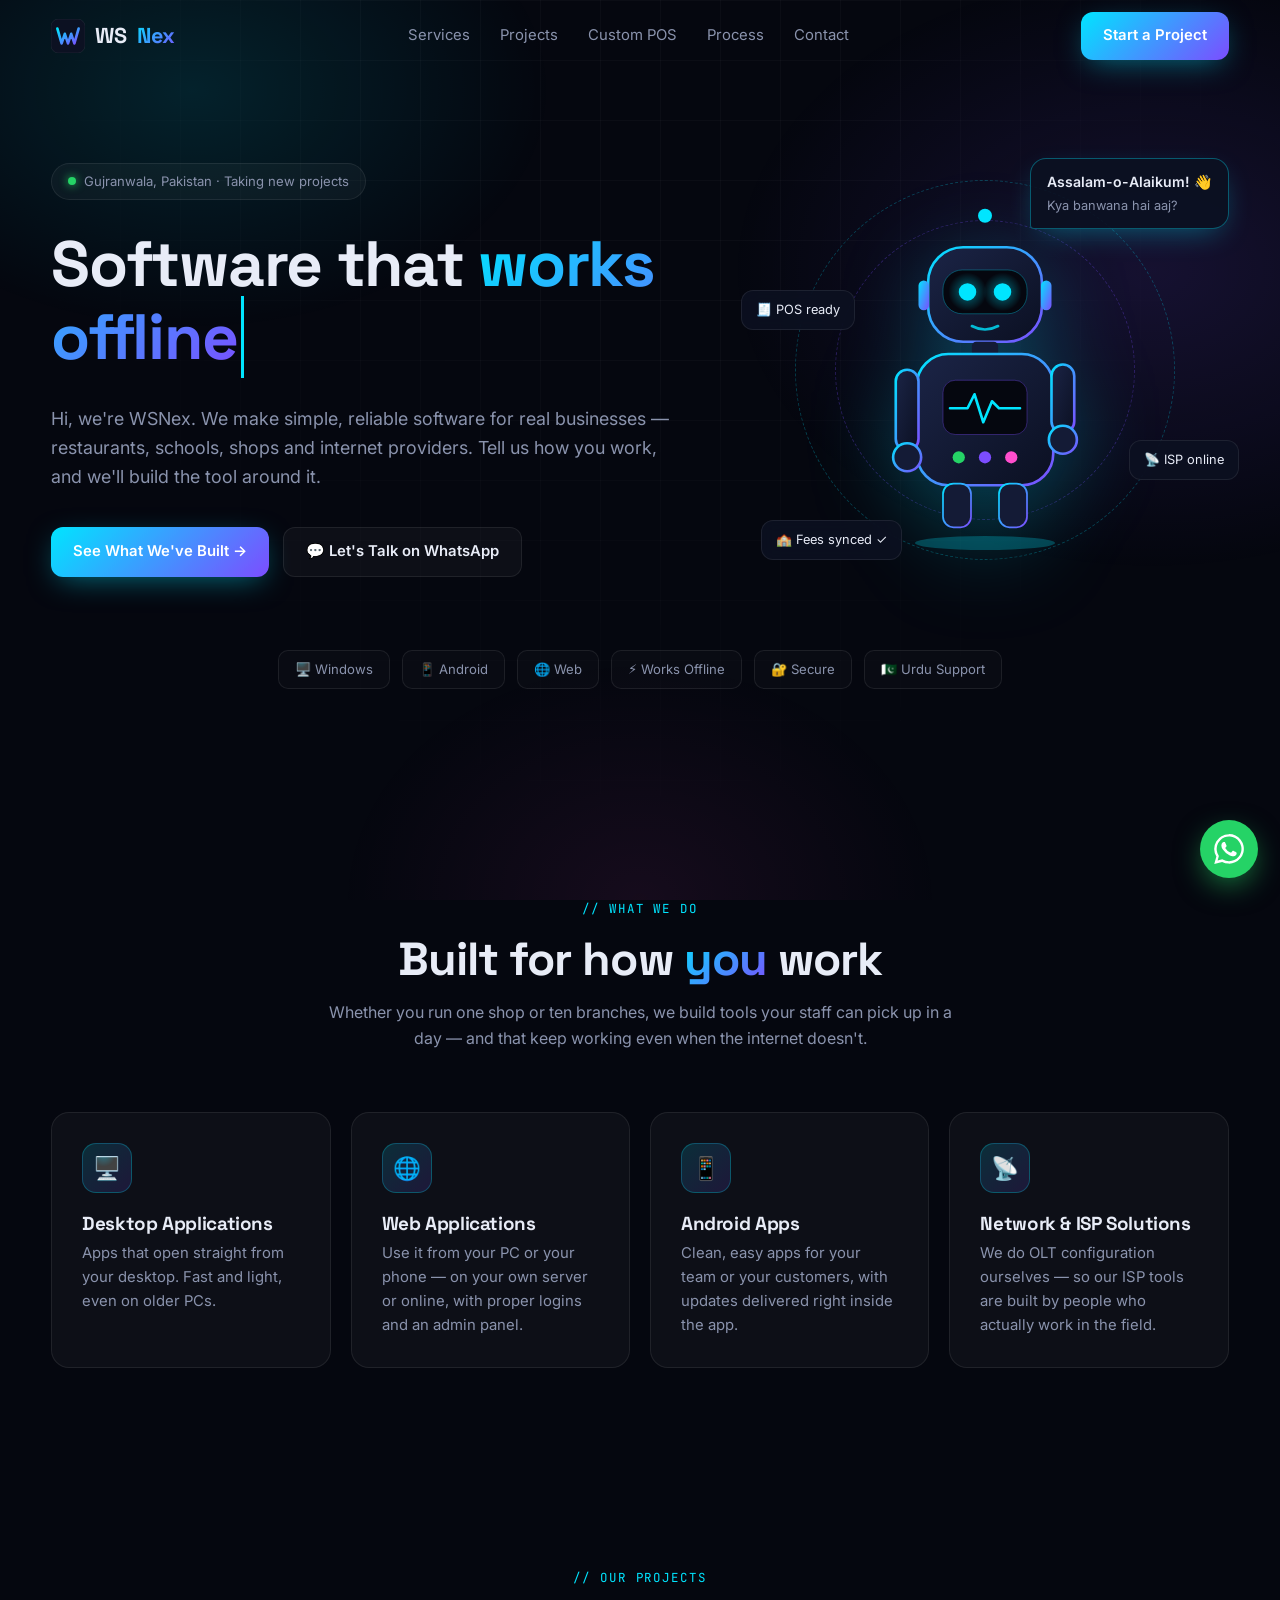
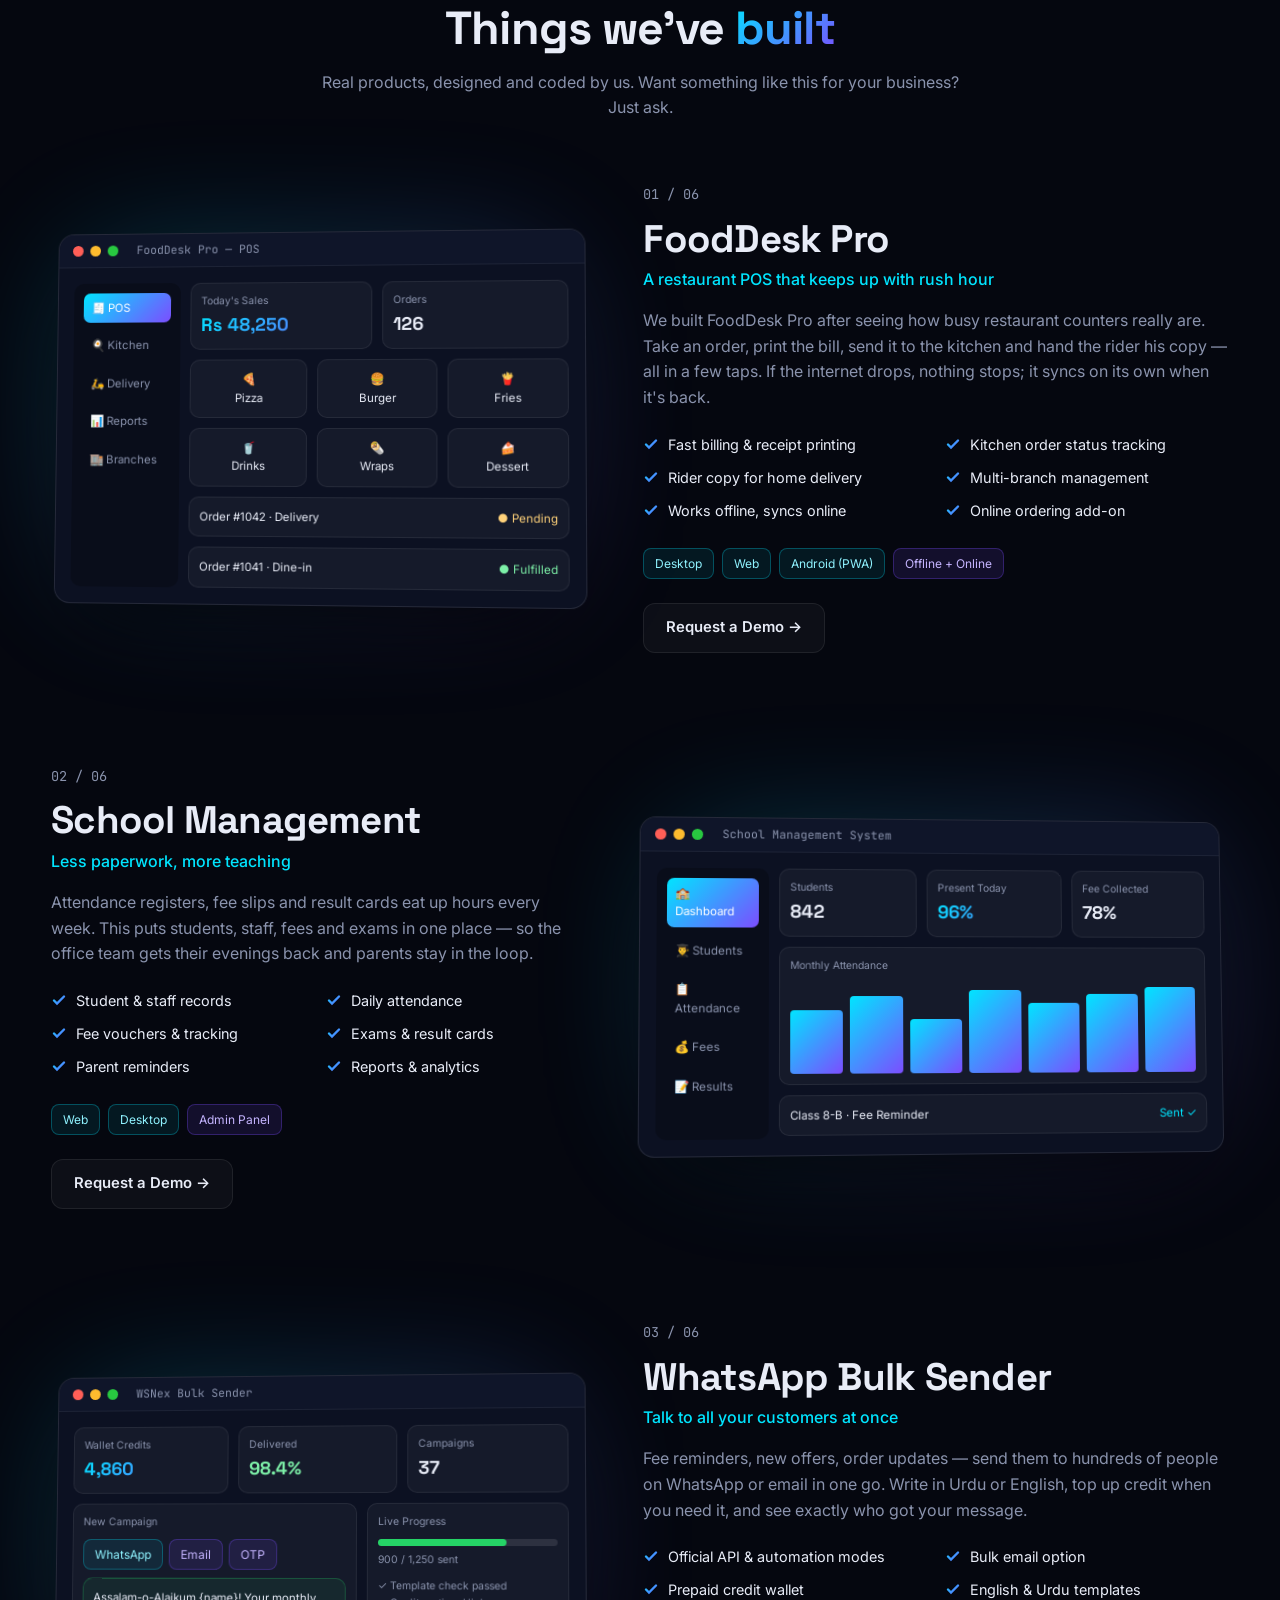
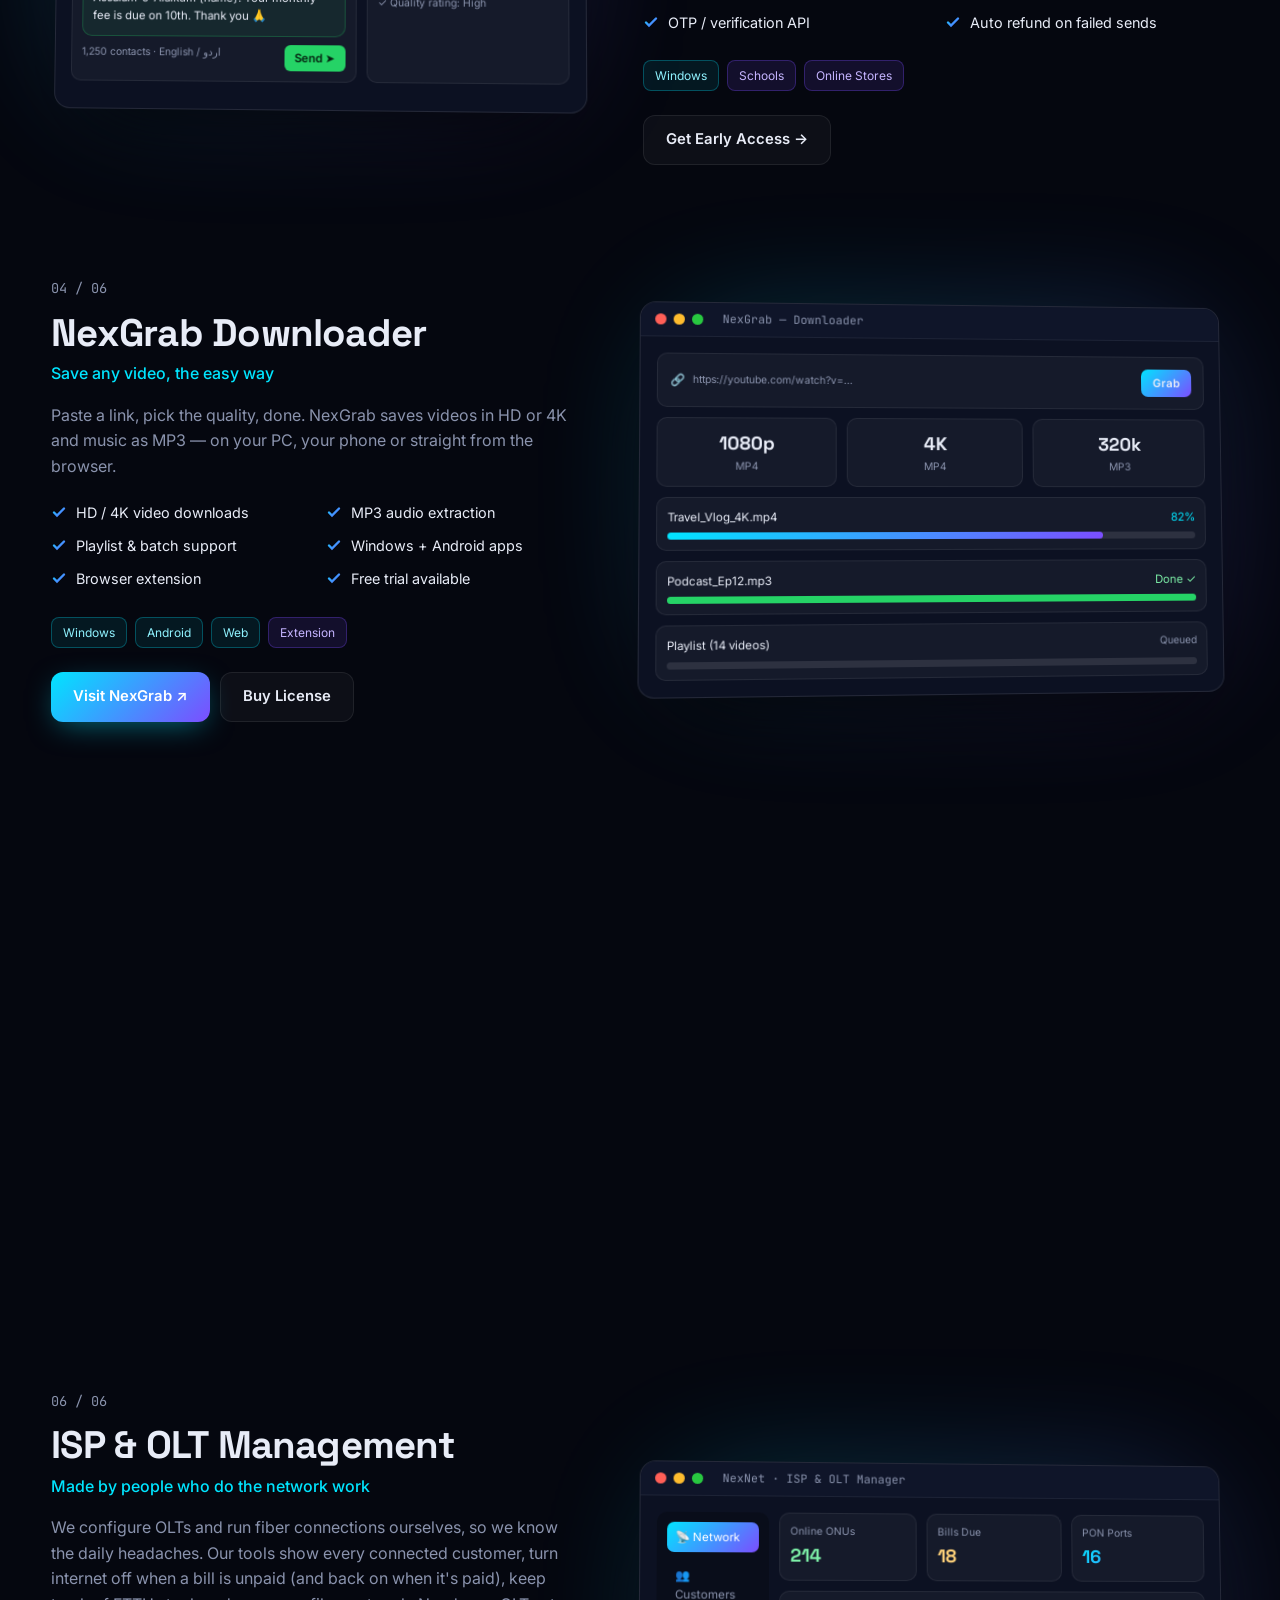
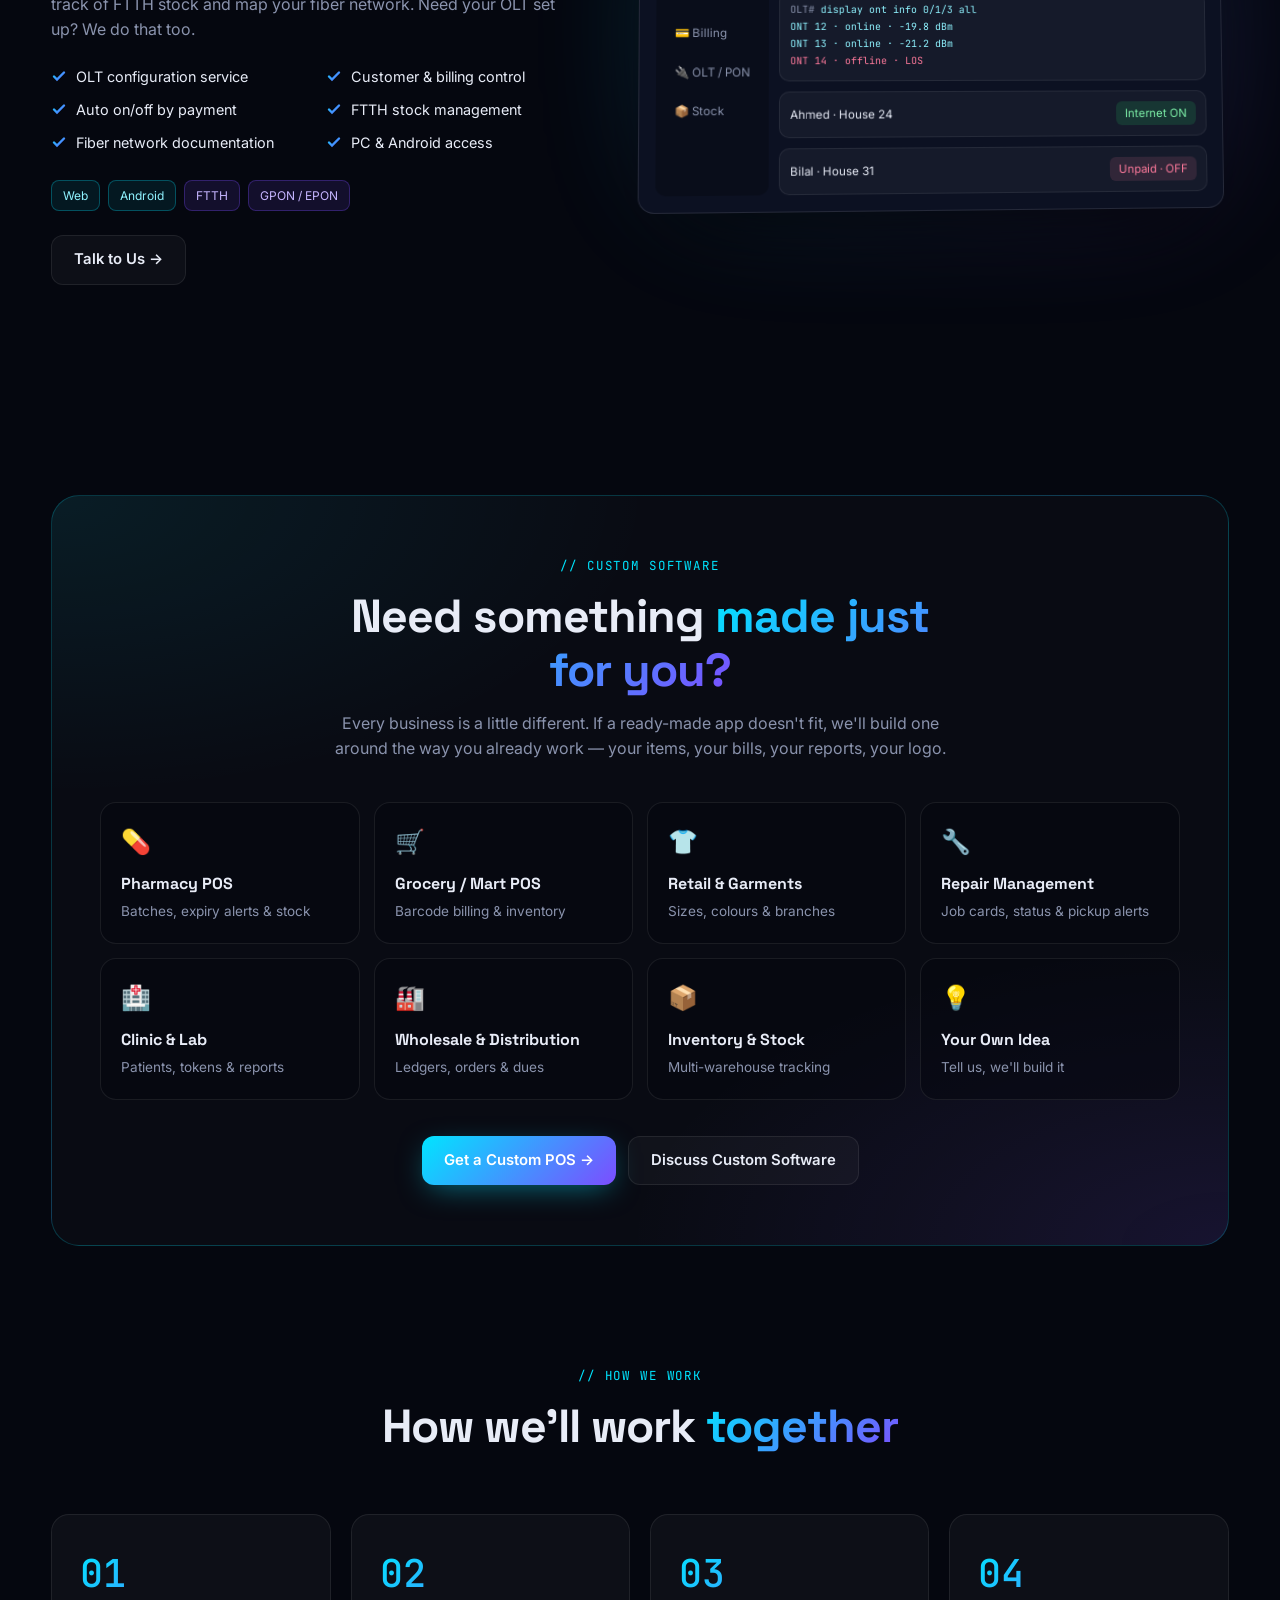
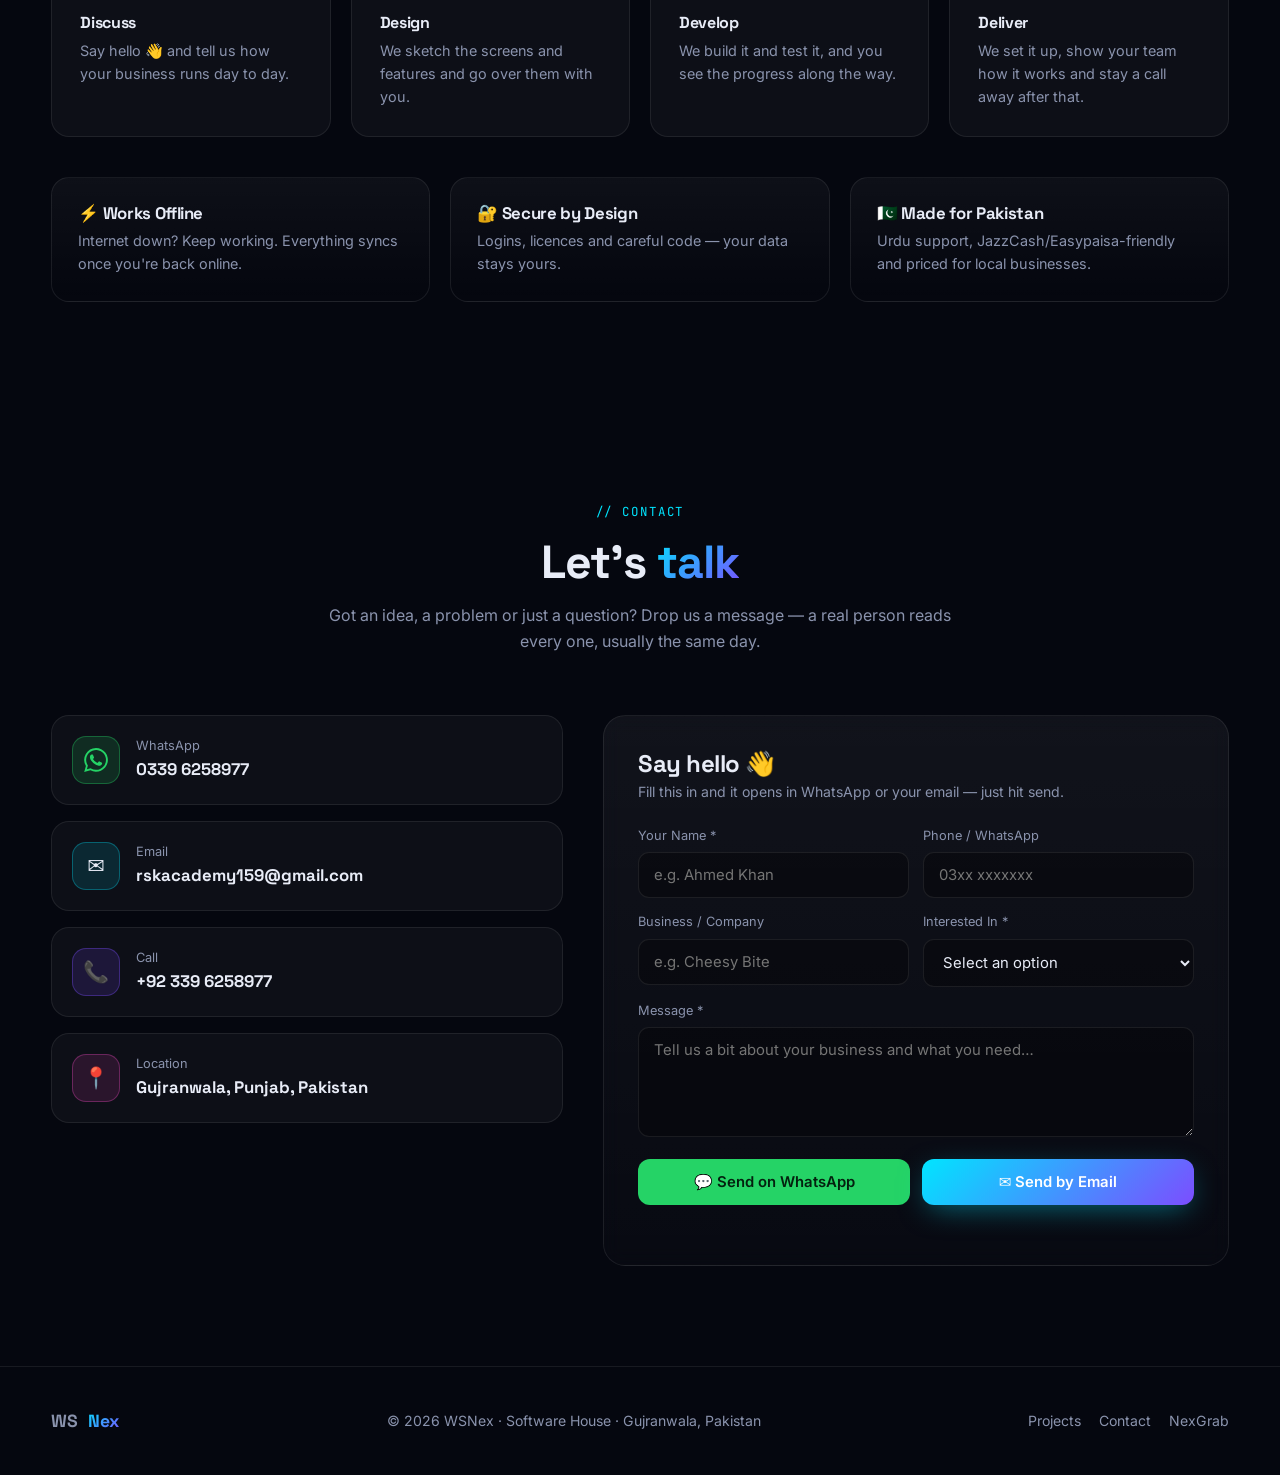
==== commit 11211cf0: "Update index.html" ====
--- a/index.html
+++ b/index.html
@@ -596,7 +596,7 @@
         <div class="cg"><div class="ic">💊</div><b>Pharmacy POS</b><span>Batches, expiry alerts & stock</span></div>
         <div class="cg"><div class="ic">🛒</div><b>Grocery / Mart POS</b><span>Barcode billing & inventory</span></div>
         <div class="cg"><div class="ic">👕</div><b>Retail & Garments</b><span>Sizes, colours & branches</span></div>
-        <div class="cg"><div class="ic">📱</div><b>Mobile & Electronics</b><span>IMEI, warranty & repairs</span></div>
+        <div class="cg"><div class="ic">🔧</div><b>Repair Management</b><span>Job cards, status & pickup alerts</span></div>
         <div class="cg"><div class="ic">🏥</div><b>Clinic & Lab</b><span>Patients, tokens & reports</span></div>
         <div class="cg"><div class="ic">🏭</div><b>Wholesale & Distribution</b><span>Ledgers, orders & dues</span></div>
         <div class="cg"><div class="ic">📦</div><b>Inventory & Stock</b><span>Multi-warehouse tracking</span></div>
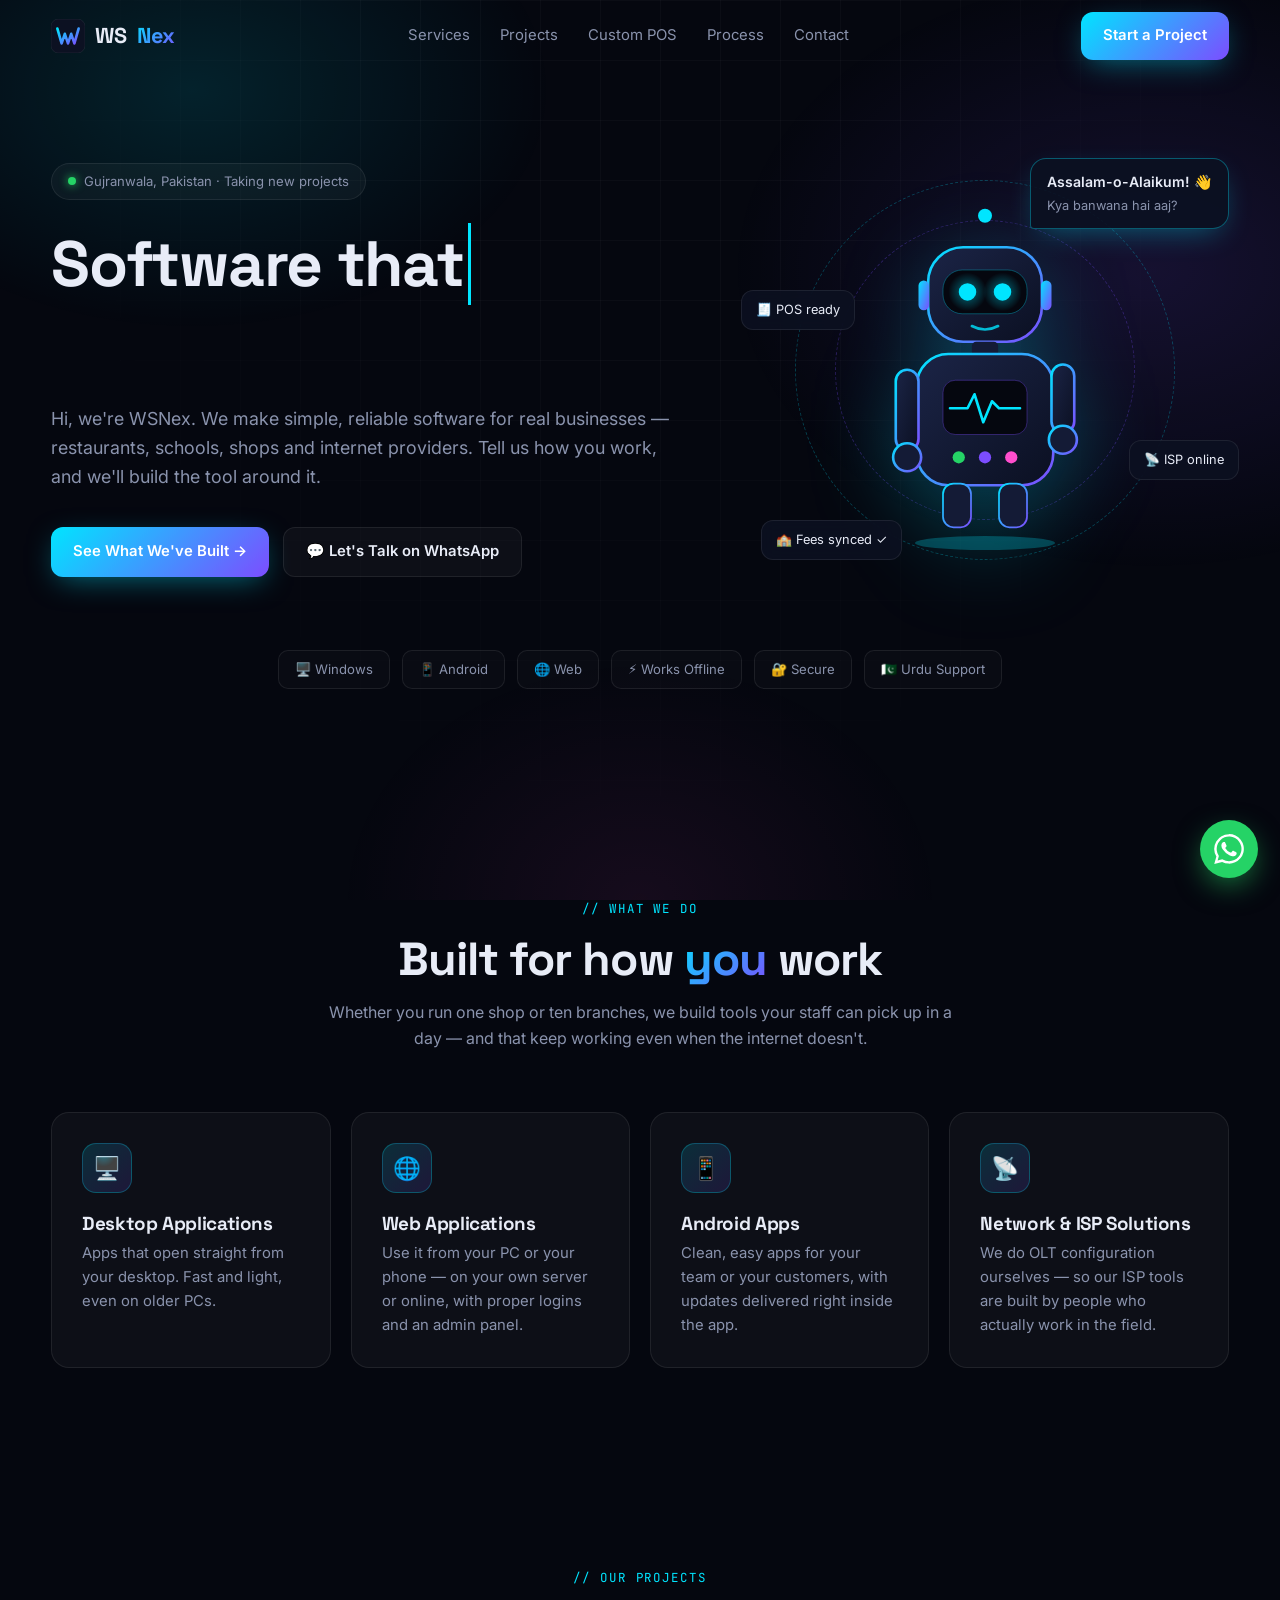
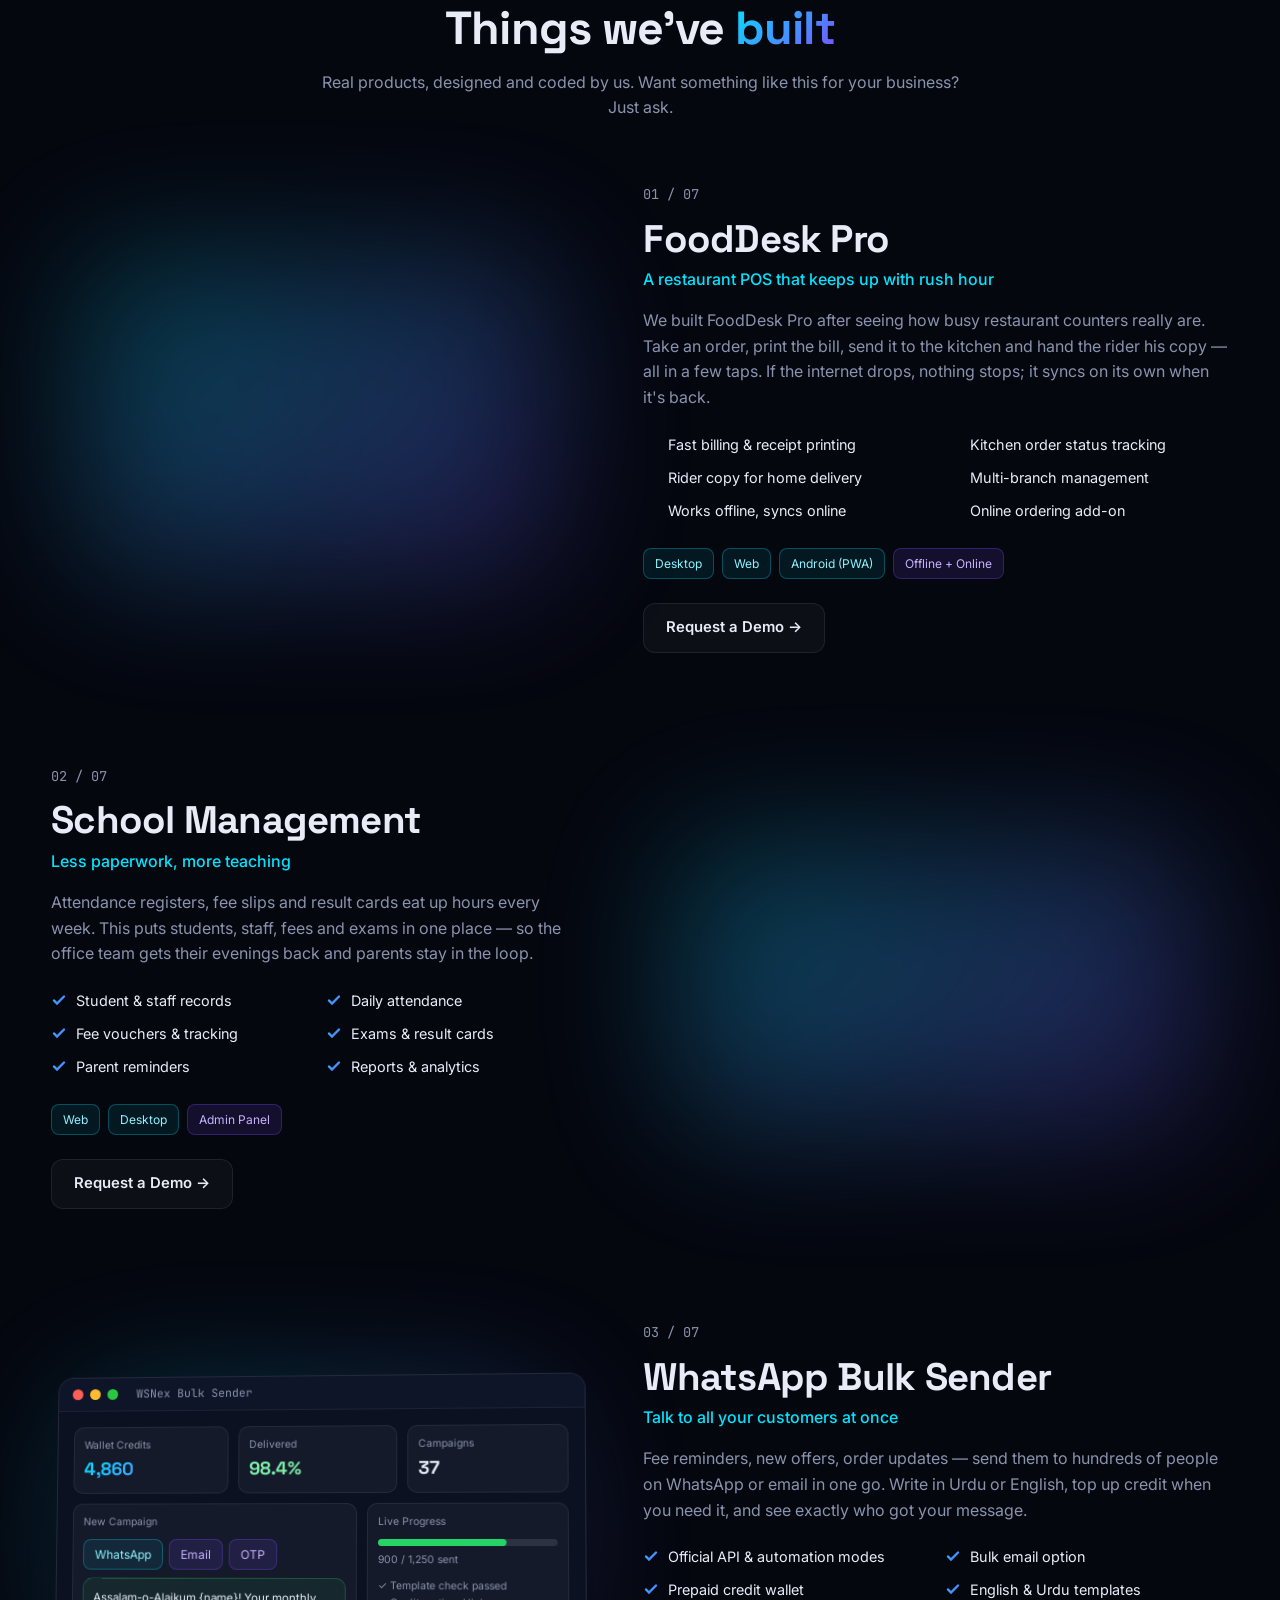
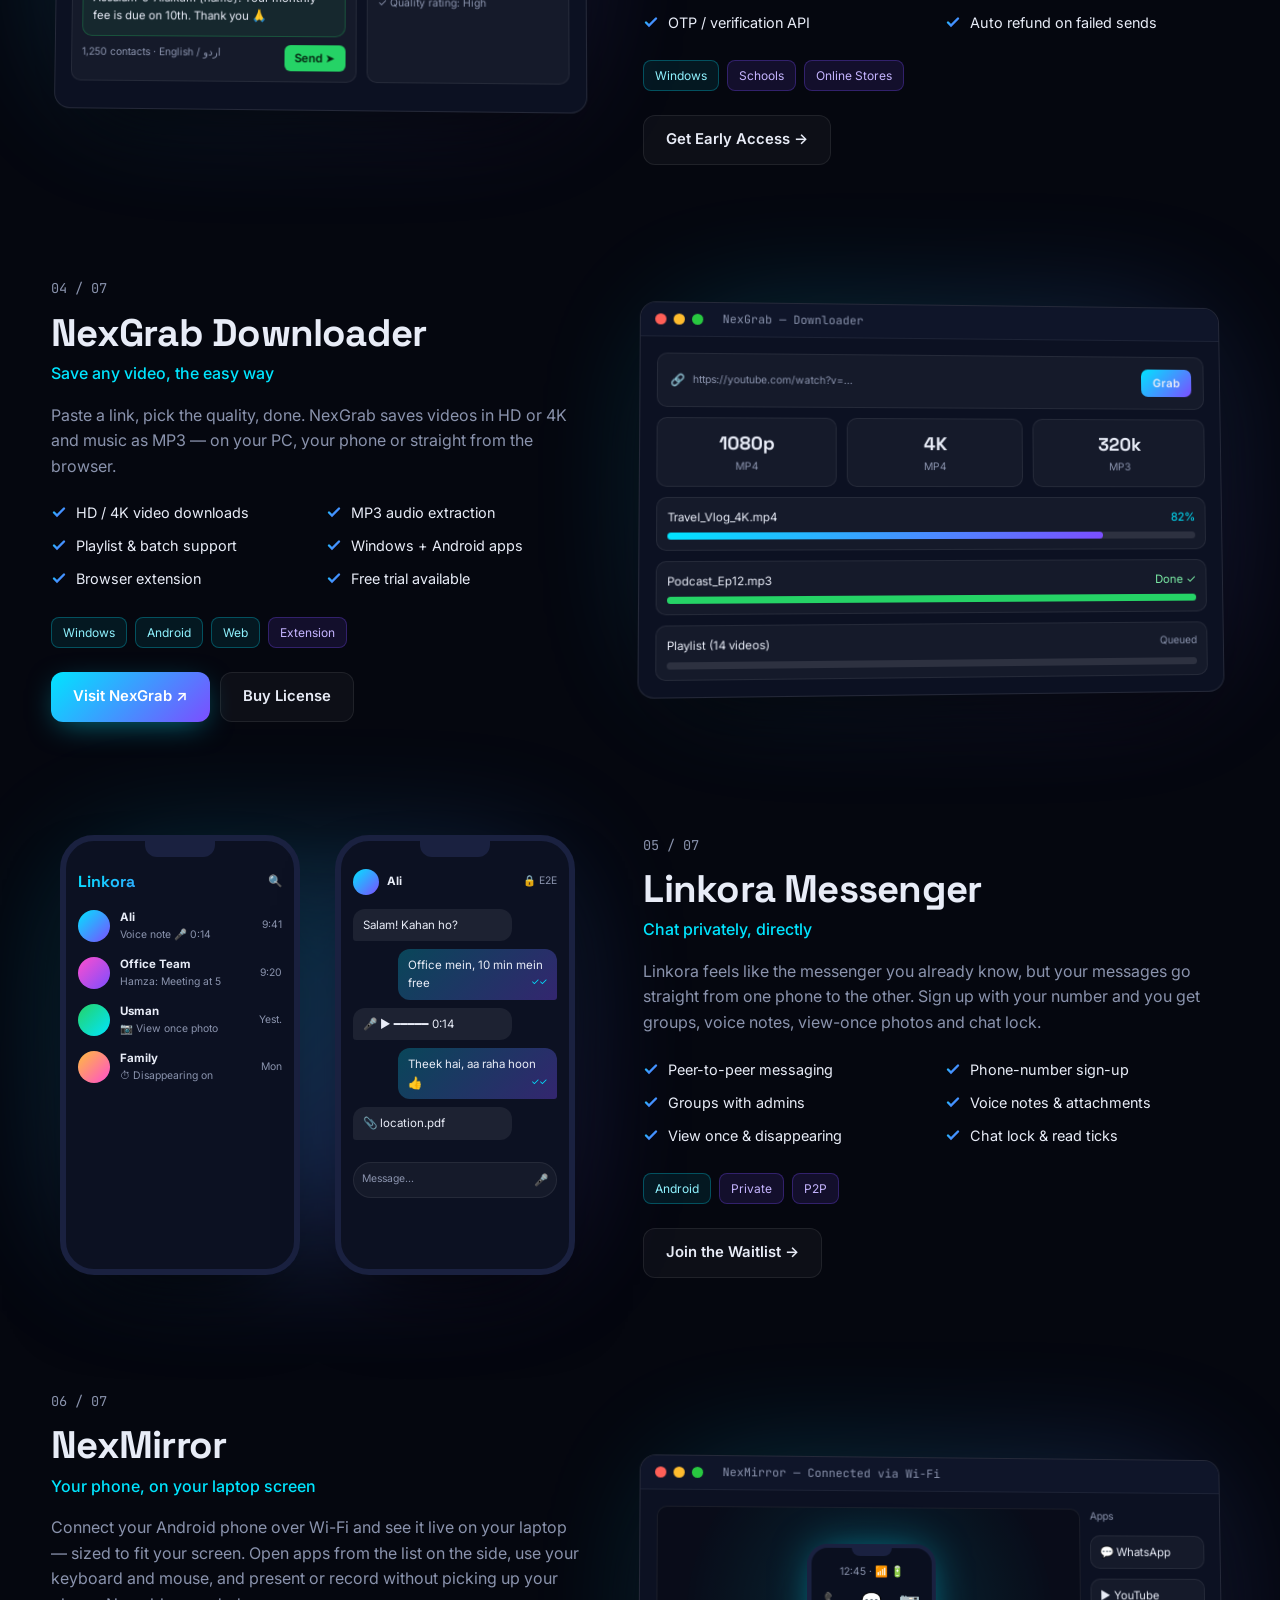
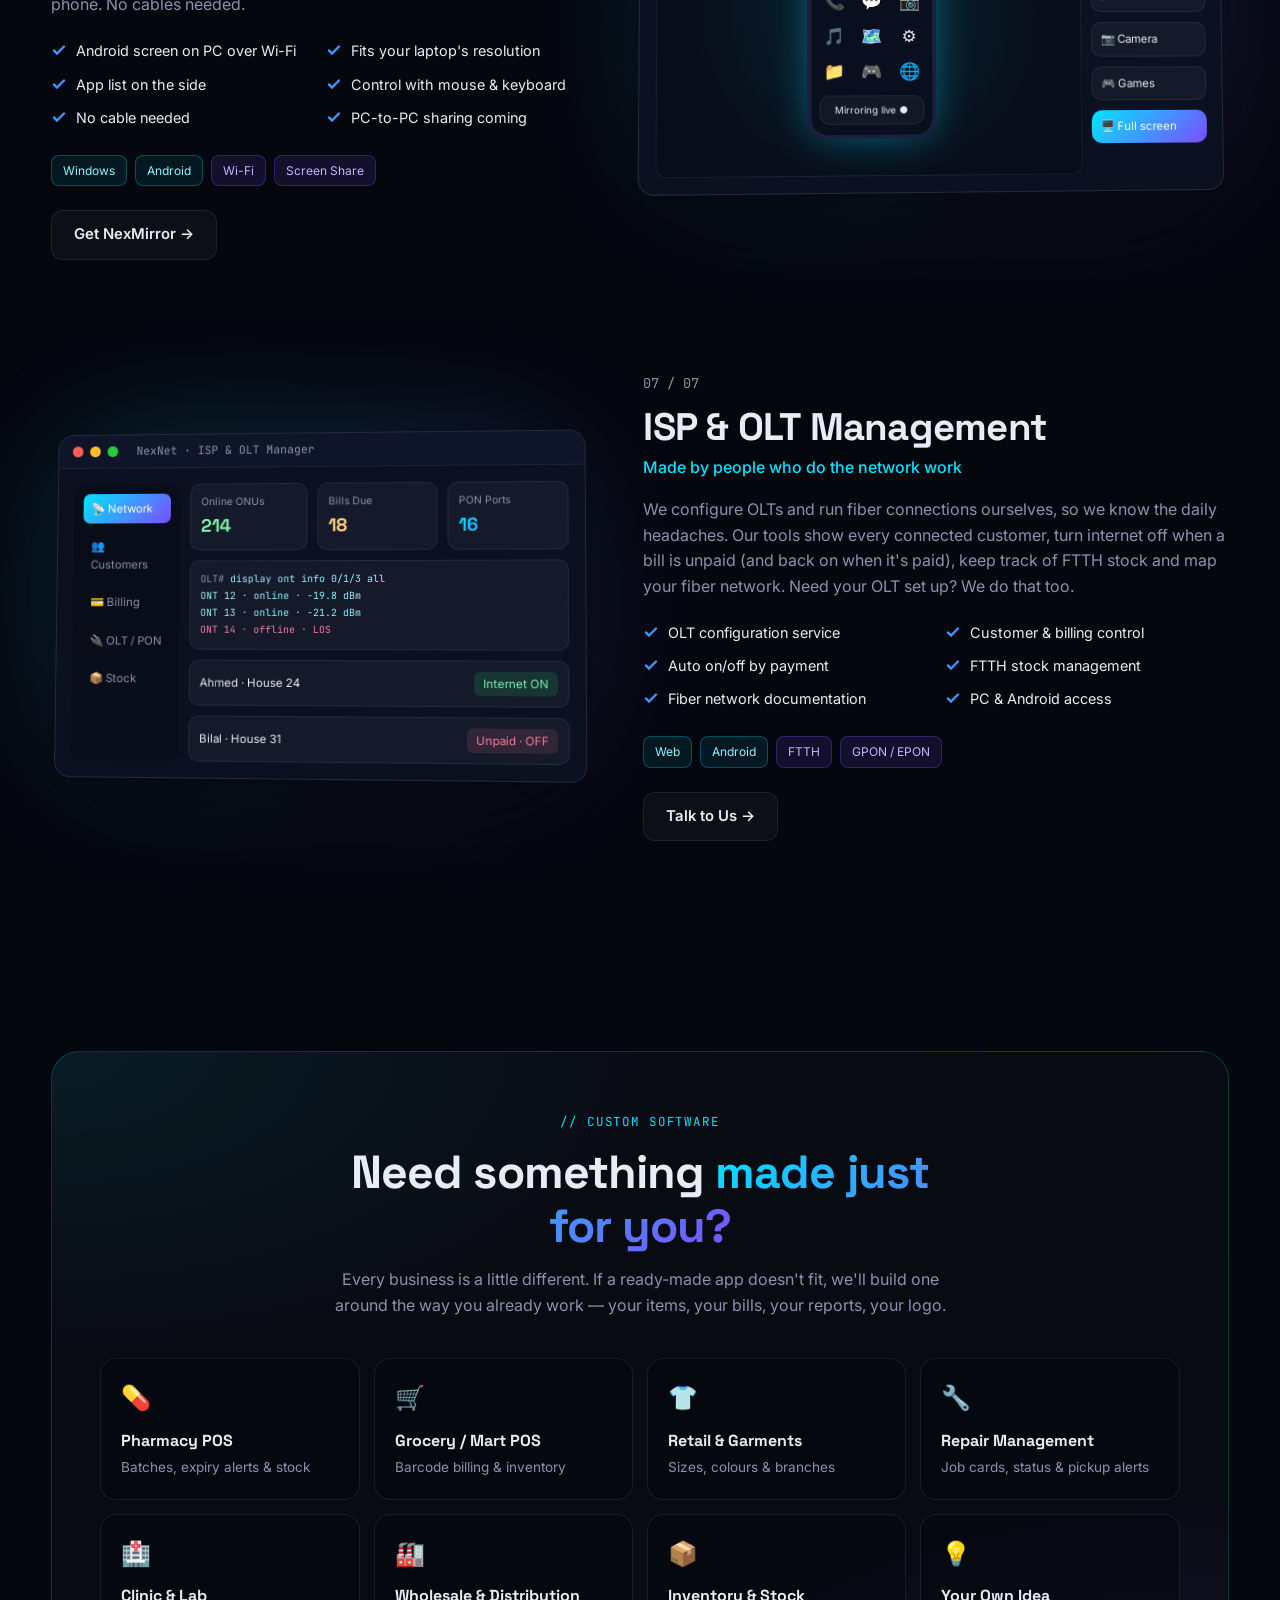
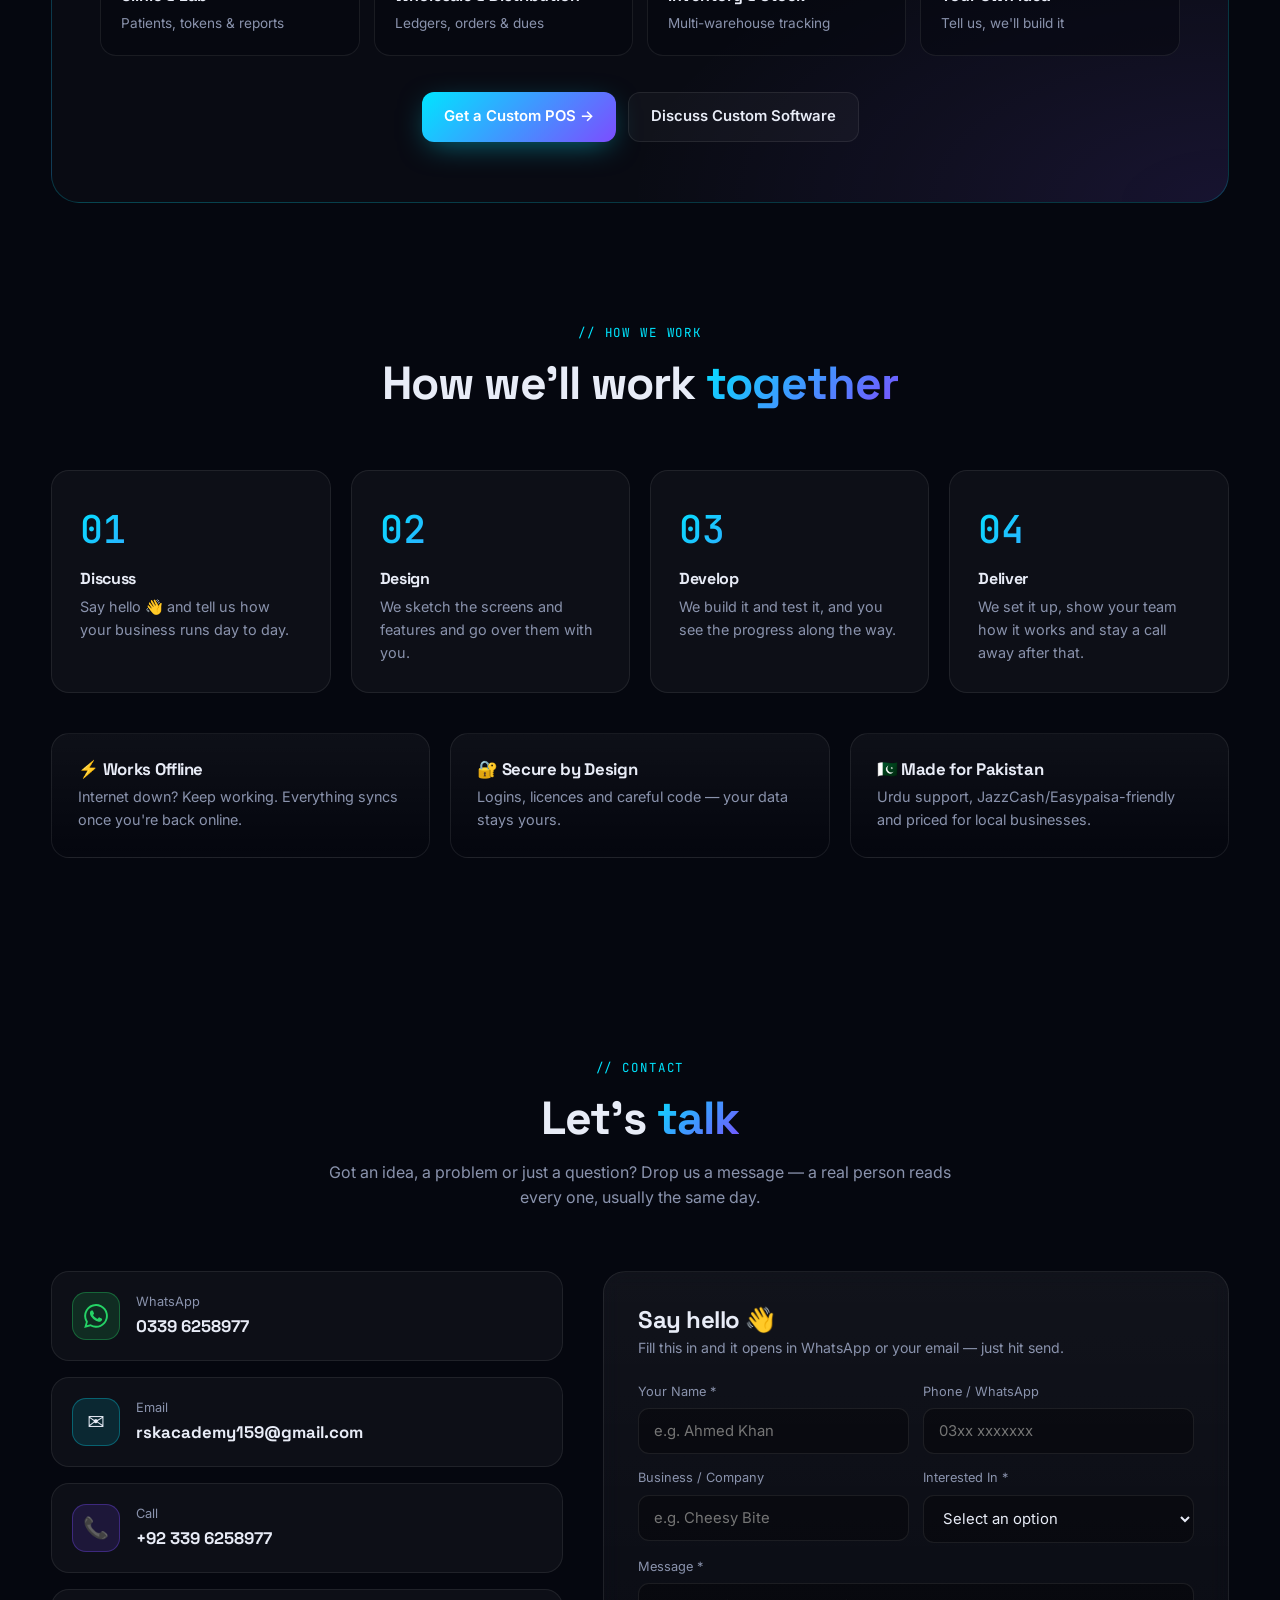
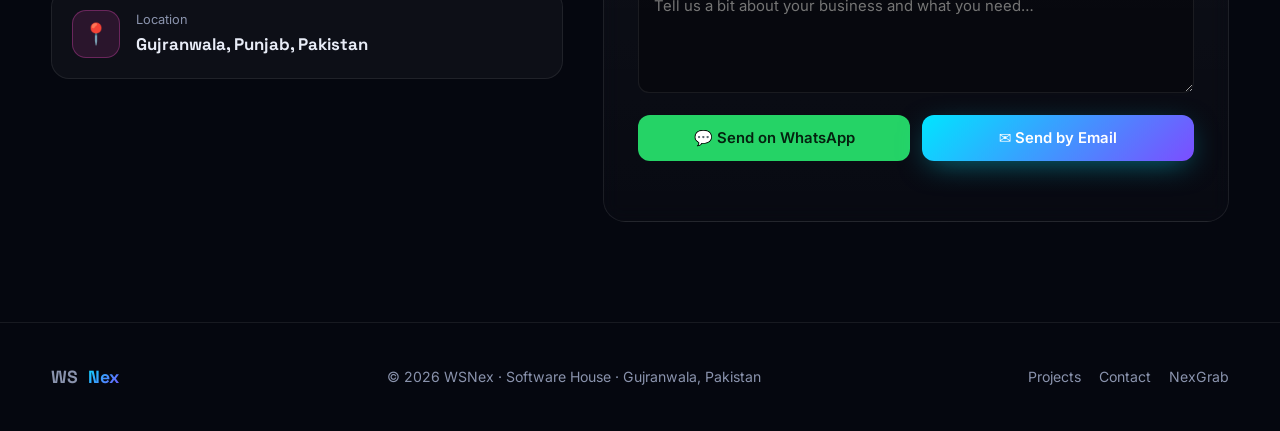
==== commit 11eed700: "Update index.html" ====
--- a/index.html
+++ b/index.html
@@ -4,8 +4,17 @@
 <meta charset="UTF-8">
 <meta name="viewport" content="width=device-width, initial-scale=1.0">
 <title>WSNex — Software House | POS, School, ISP & Automation Software</title>
-<meta name="description" content="WSNex builds practical, self-hosted software: FoodDesk Pro restaurant POS, School Management, WhatsApp Bulk Sender, NexGrab downloader, Linkora messenger and ISP/OLT management tools. Based in Gujranwala, Pakistan.">
+<meta name="description" content="WSNex builds practical, self-hosted software: FoodDesk Pro restaurant POS, School Management, WhatsApp Bulk Sender, NexGrab downloader, Linkora messenger, NexMirror screen sharing and ISP/OLT management tools. Based in Gujranwala, Pakistan.">
 <meta name="theme-color" content="#05070f">
+<meta name="google-site-verification" content="Z3AernG3mW_vq_OWJDS1UiOg6JPGv66r0JUou9-gtpY" />
+<link rel="canonical" href="https://wsnex.github.io/">
+<meta name="keywords" content="WSNex, software house Gujranwala, restaurant POS Pakistan, FoodDesk Pro, school management software, WhatsApp bulk sender, ISP billing software, OLT configuration, custom POS, NexGrab, NexMirror">
+<meta property="og:url" content="https://wsnex.github.io/">
+<meta property="og:type" content="website">
+<script type="application/ld+json">
+{"@context":"https://schema.org","@type":"Organization","name":"WSNex","url":"https://wsnex.github.io/","telephone":"+92-339-6258977","address":{"@type":"PostalAddress","addressLocality":"Gujranwala","addressRegion":"Punjab","addressCountry":"PK"},"description":"Software house building restaurant POS, school management, WhatsApp automation, ISP & OLT management and custom software."}
+</script>
+
 <meta property="og:title" content="WSNex — Software House">
 <meta property="og:description" content="Practical software with a futuristic touch. POS, school, ISP and automation tools.">
 <link rel="preconnect" href="https://fonts.googleapis.com">
@@ -367,7 +376,7 @@
           </div>
         </div>
         <div>
-          <span class="proj-num">01 / 06</span>
+          <span class="proj-num">01 / 07</span>
           <h3>FoodDesk Pro</h3>
           <div class="sub">A restaurant POS that keeps up with rush hour</div>
           <p class="d">We built FoodDesk Pro after seeing how busy restaurant counters really are. Take an order, print the bill, send it to the kitchen and hand the rider his copy — all in a few taps. If the internet drops, nothing stops; it syncs on its own when it's back.</p>
@@ -406,7 +415,7 @@
           </div>
         </div>
         <div>
-          <span class="proj-num">02 / 06</span>
+          <span class="proj-num">02 / 07</span>
           <h3>School Management</h3>
           <div class="sub">Less paperwork, more teaching</div>
           <p class="d">Attendance registers, fee slips and result cards eat up hours every week. This puts students, staff, fees and exams in one place — so the office team gets their evenings back and parents stay in the loop.</p>
@@ -449,7 +458,7 @@
           </div>
         </div>
         <div>
-          <span class="proj-num">03 / 06</span>
+          <span class="proj-num">03 / 07</span>
           <h3>WhatsApp Bulk Sender</h3>
           <div class="sub">Talk to all your customers at once</div>
           <p class="d">Fee reminders, new offers, order updates — send them to hundreds of people on WhatsApp or email in one go. Write in Urdu or English, top up credit when you need it, and see exactly who got your message.</p>
@@ -482,7 +491,7 @@
           </div>
         </div>
         <div>
-          <span class="proj-num">04 / 06</span>
+          <span class="proj-num">04 / 07</span>
           <h3>NexGrab Downloader</h3>
           <div class="sub">Save any video, the easy way</div>
           <p class="d">Paste a link, pick the quality, done. NexGrab saves videos in HD or 4K and music as MP3 — on your PC, your phone or straight from the browser.</p>
@@ -526,7 +535,7 @@
           </div>
         </div>
         <div>
-          <span class="proj-num">05 / 06</span>
+          <span class="proj-num">05 / 07</span>
           <h3>Linkora Messenger</h3>
           <div class="sub">Chat privately, directly</div>
           <p class="d">Linkora feels like the messenger you already know, but your messages go straight from one phone to the other. Sign up with your number and you get groups, voice notes, view-once photos and chat lock.</p>
@@ -540,7 +549,49 @@
         </div>
       </div>
 
-      <!-- 6. ISP / OLT -->
+      <!-- 6. NexMirror -->
+      <div class="proj reveal">
+        <div class="proj-media">
+          <div class="win">
+            <div class="win-bar"><i></i><i></i><i></i><span>NexMirror — Connected via Wi-Fi</span></div>
+            <div class="win-body mrow" style="align-items:stretch">
+              <div class="box" style="flex:1;display:grid;place-items:center;background:radial-gradient(circle at 50% 40%,rgba(0,229,255,.12),transparent 70%),rgba(0,0,0,.25)">
+                <div style="width:128px;border-radius:20px;border:4px solid #1a2140;background:#0a0f1f;padding:10px 8px;box-shadow:0 0 40px -8px rgba(0,229,255,.5)">
+                  <div style="width:40px;height:8px;background:#1a2140;border-radius:0 0 8px 8px;margin:-10px auto 8px"></div>
+                  <div class="lbl" style="text-align:center;margin-bottom:8px">12:45 · 📶 🔋</div>
+                  <div style="display:grid;grid-template-columns:repeat(3,1fr);gap:8px;justify-items:center;font-size:1.05rem">
+                    <span>📞</span><span>💬</span><span>📷</span><span>🎵</span><span>🗺️</span><span>⚙️</span><span>📁</span><span>🎮</span><span>🌐</span>
+                  </div>
+                  <div class="box" style="margin-top:10px;padding:6px;text-align:center;font-size:.6rem">Mirroring live ●</div>
+                </div>
+              </div>
+              <div class="mcol" style="width:118px;flex:none">
+                <div class="lbl">Apps</div>
+                <div class="box" style="padding:7px 9px">💬 WhatsApp</div>
+                <div class="box" style="padding:7px 9px">▶️ YouTube</div>
+                <div class="box" style="padding:7px 9px">📷 Camera</div>
+                <div class="box" style="padding:7px 9px">🎮 Games</div>
+                <div class="box" style="padding:7px 9px;background:var(--grad);border:0;color:#fff">🖥️ Full screen</div>
+              </div>
+            </div>
+          </div>
+        </div>
+        <div>
+          <span class="proj-num">06 / 07</span>
+          <h3>NexMirror</h3>
+          <div class="sub">Your phone, on your laptop screen</div>
+          <p class="d">Connect your Android phone over Wi-Fi and see it live on your laptop — sized to fit your screen. Open apps from the list on the side, use your keyboard and mouse, and present or record without picking up your phone. No cables needed.</p>
+          <ul class="feat">
+            <li>Android screen on PC over Wi-Fi</li><li>Fits your laptop's resolution</li>
+            <li>App list on the side</li><li>Control with mouse & keyboard</li>
+            <li>No cable needed</li><li>PC-to-PC sharing coming</li>
+          </ul>
+          <div class="chips"><span class="chip c">Windows</span><span class="chip c">Android</span><span class="chip">Wi-Fi</span><span class="chip">Screen Share</span></div>
+          <a href="#contact" class="btn btn-g" data-project="NexMirror">Get NexMirror →</a>
+        </div>
+      </div>
+
+      <!-- 7. ISP / OLT -->
       <div class="proj reveal">
         <div class="proj-media">
           <div class="win">
@@ -566,7 +617,7 @@
           </div>
         </div>
         <div>
-          <span class="proj-num">06 / 06</span>
+          <span class="proj-num">07 / 07</span>
           <h3>ISP & OLT Management</h3>
           <div class="sub">Made by people who do the network work</div>
           <p class="d">We configure OLTs and run fiber connections ourselves, so we know the daily headaches. Our tools show every connected customer, turn internet off when a bill is unpaid (and back on when it's paid), keep track of FTTH stock and map your fiber network. Need your OLT set up? We do that too.</p>
@@ -674,6 +725,7 @@
               <option>WhatsApp Bulk Sender</option>
               <option>NexGrab Downloader</option>
               <option>Linkora Messenger</option>
+              <option>NexMirror</option>
               <option>ISP & OLT Management</option>
               <option>Custom POS</option>
               <option>Custom Software</option>
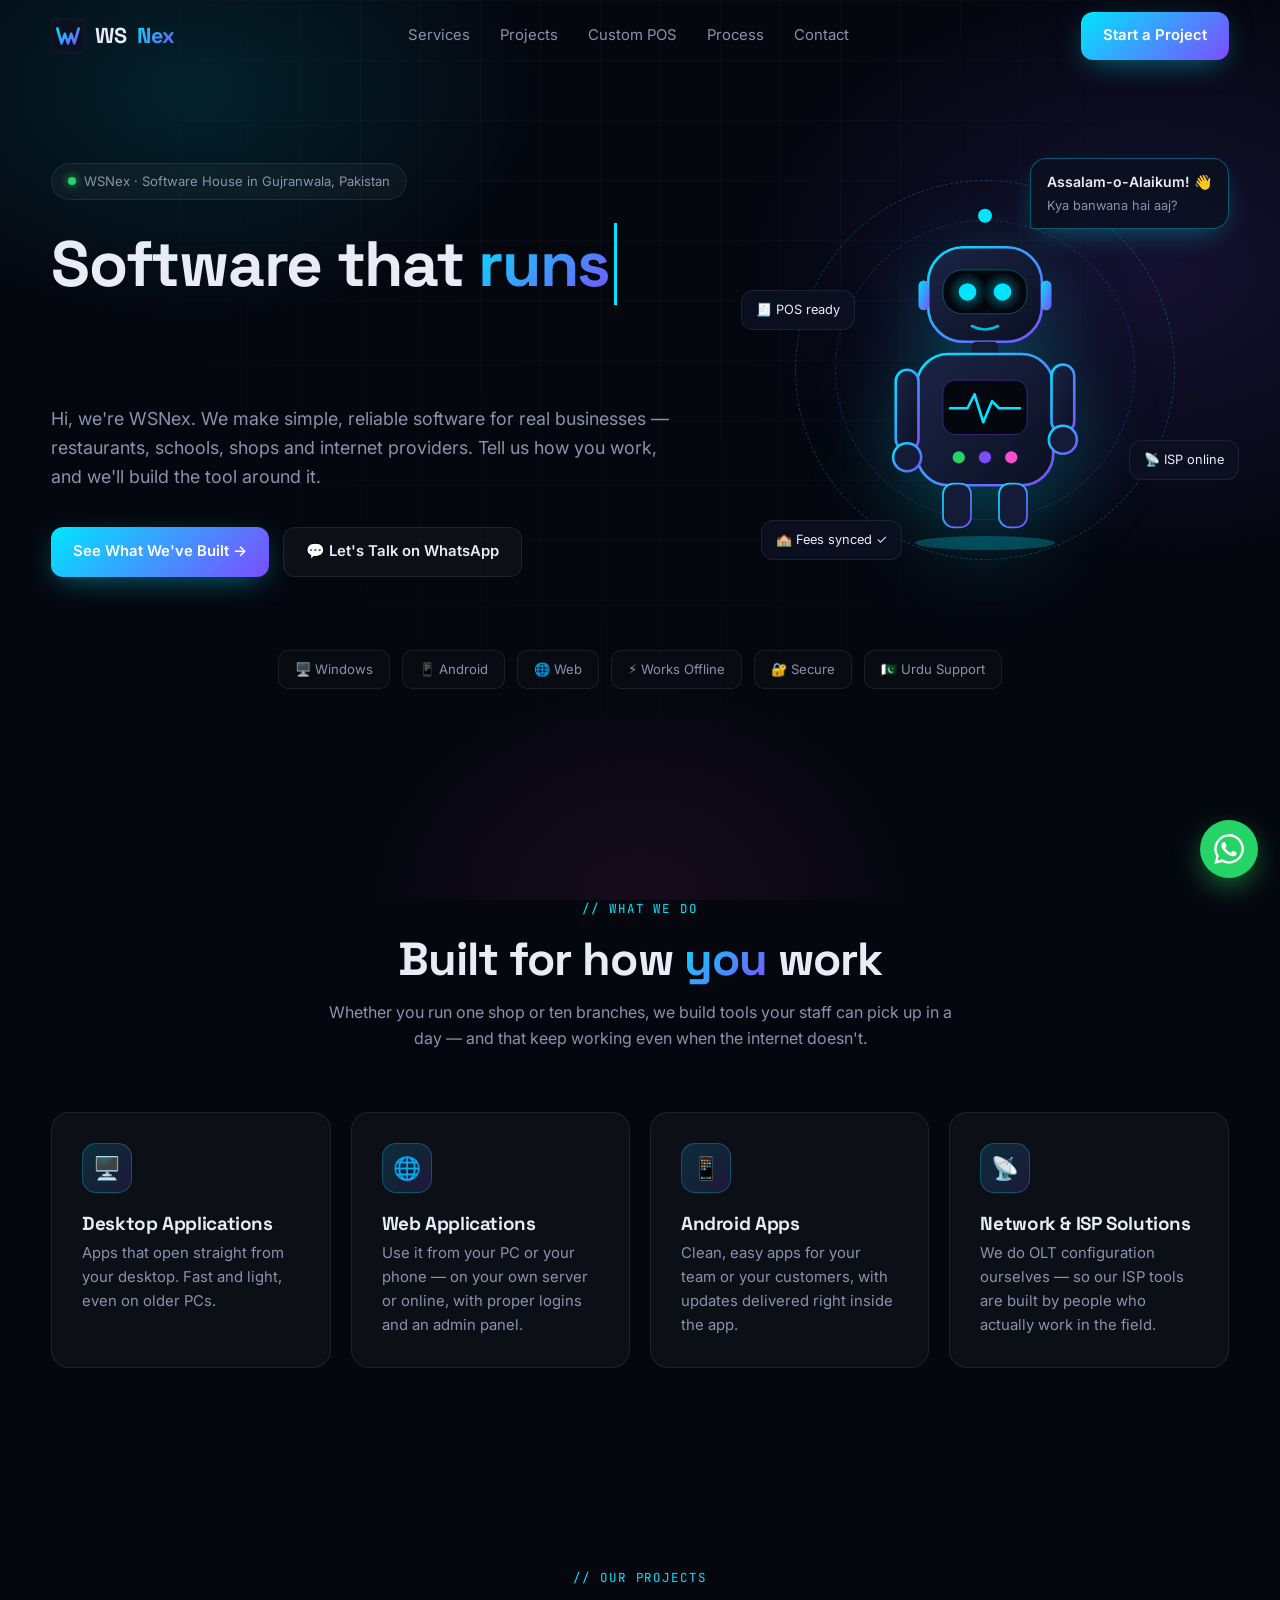
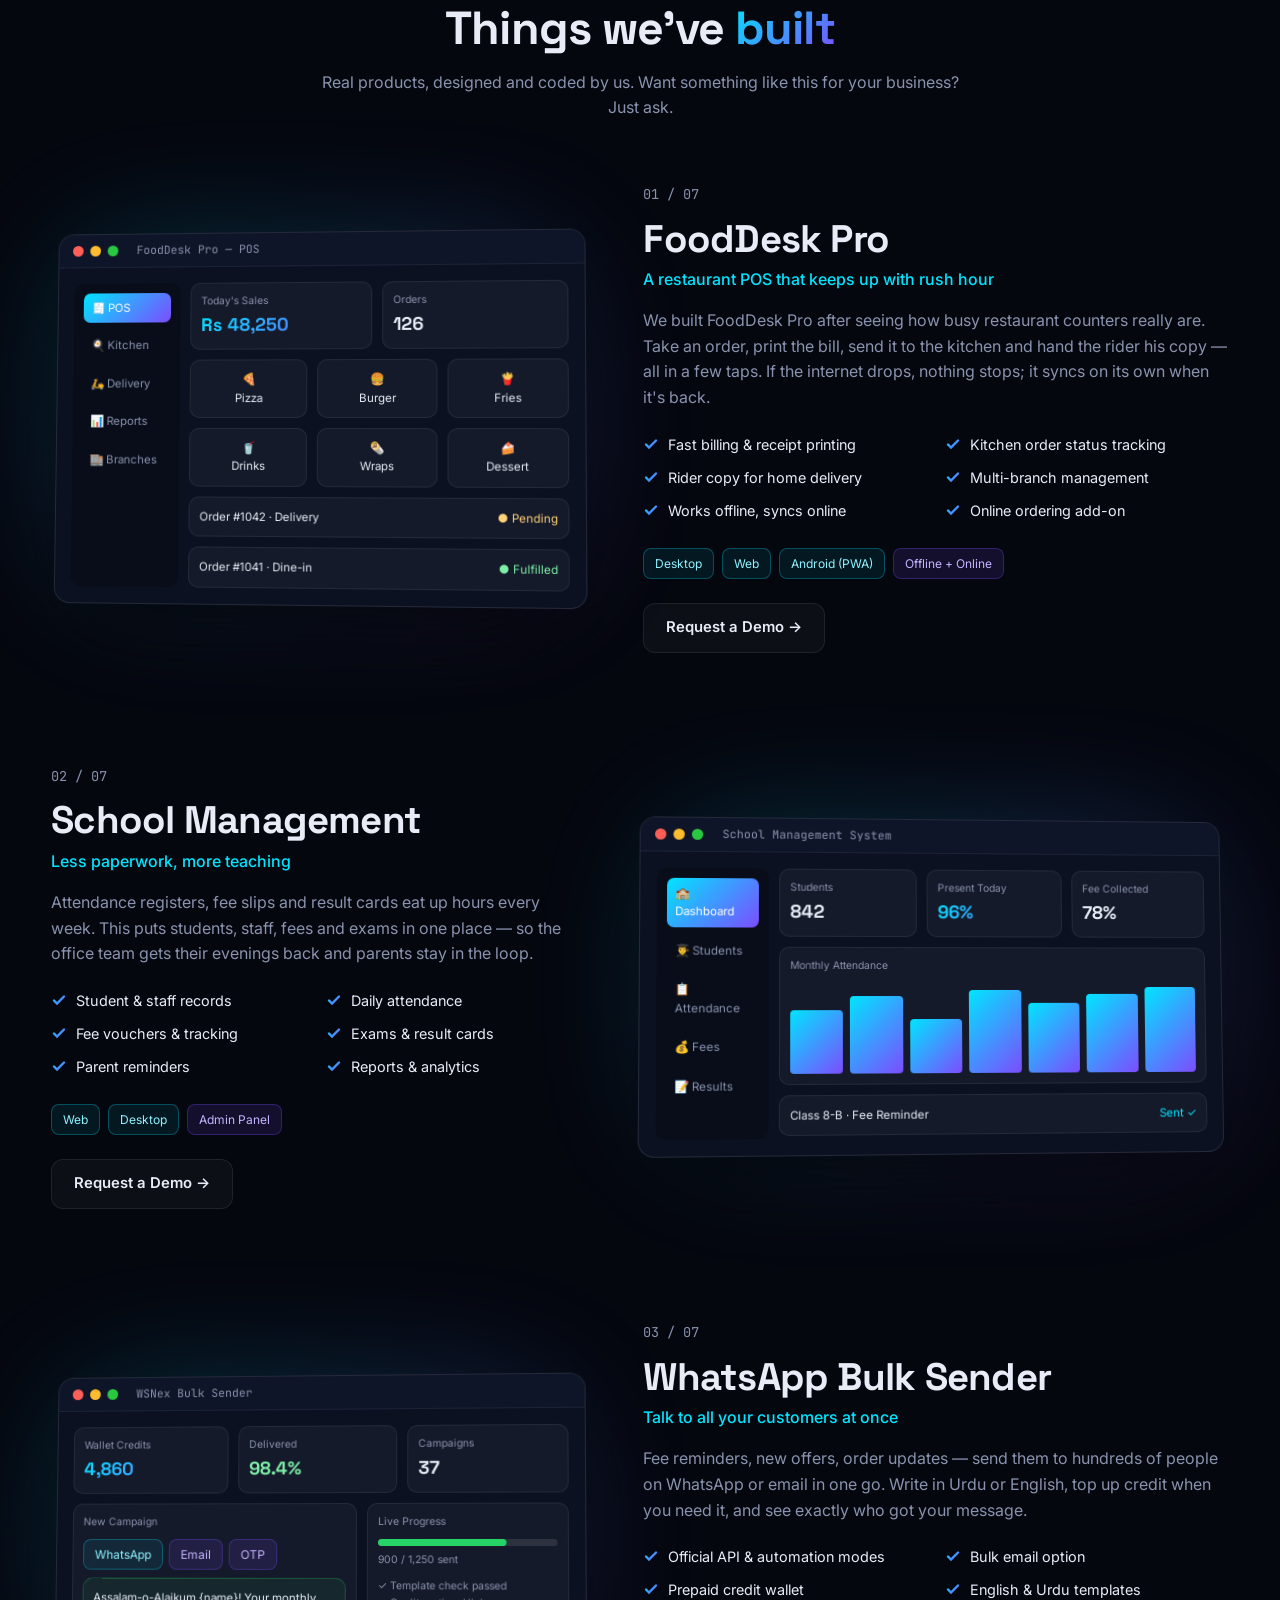
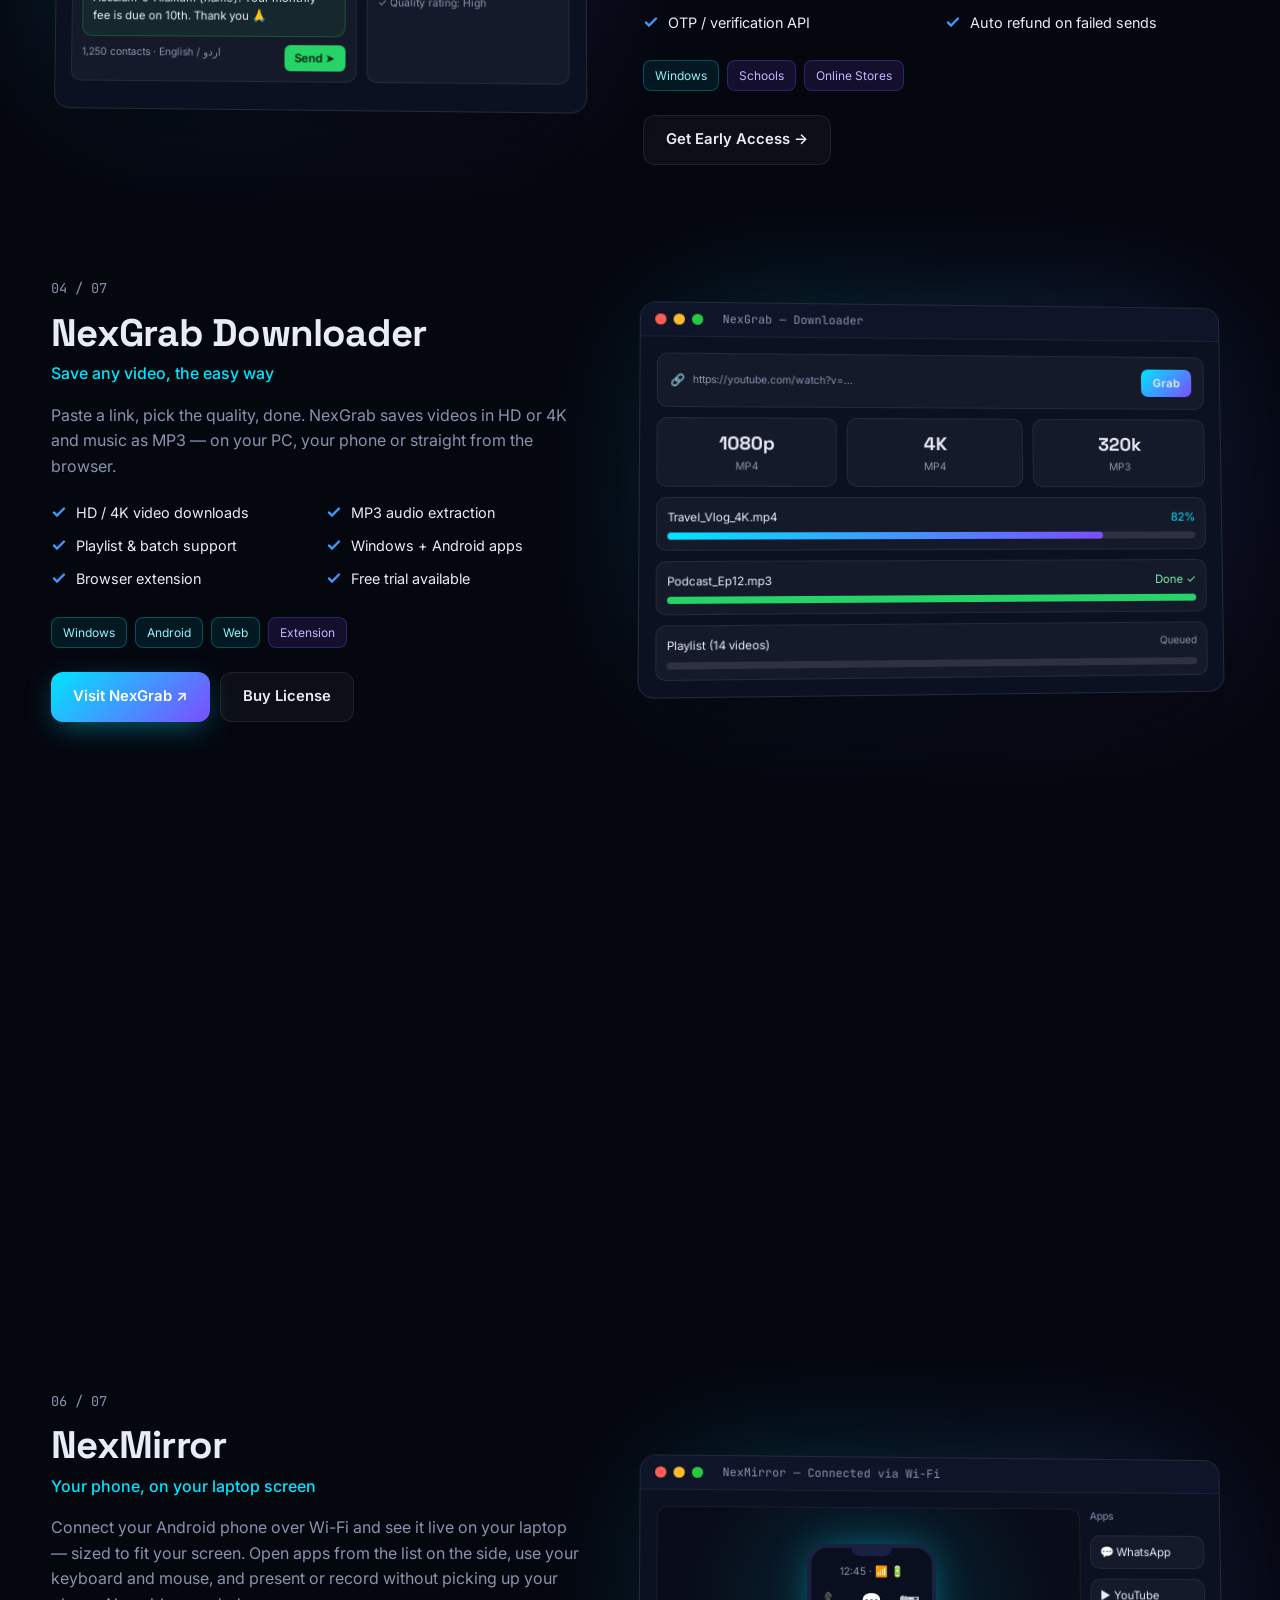
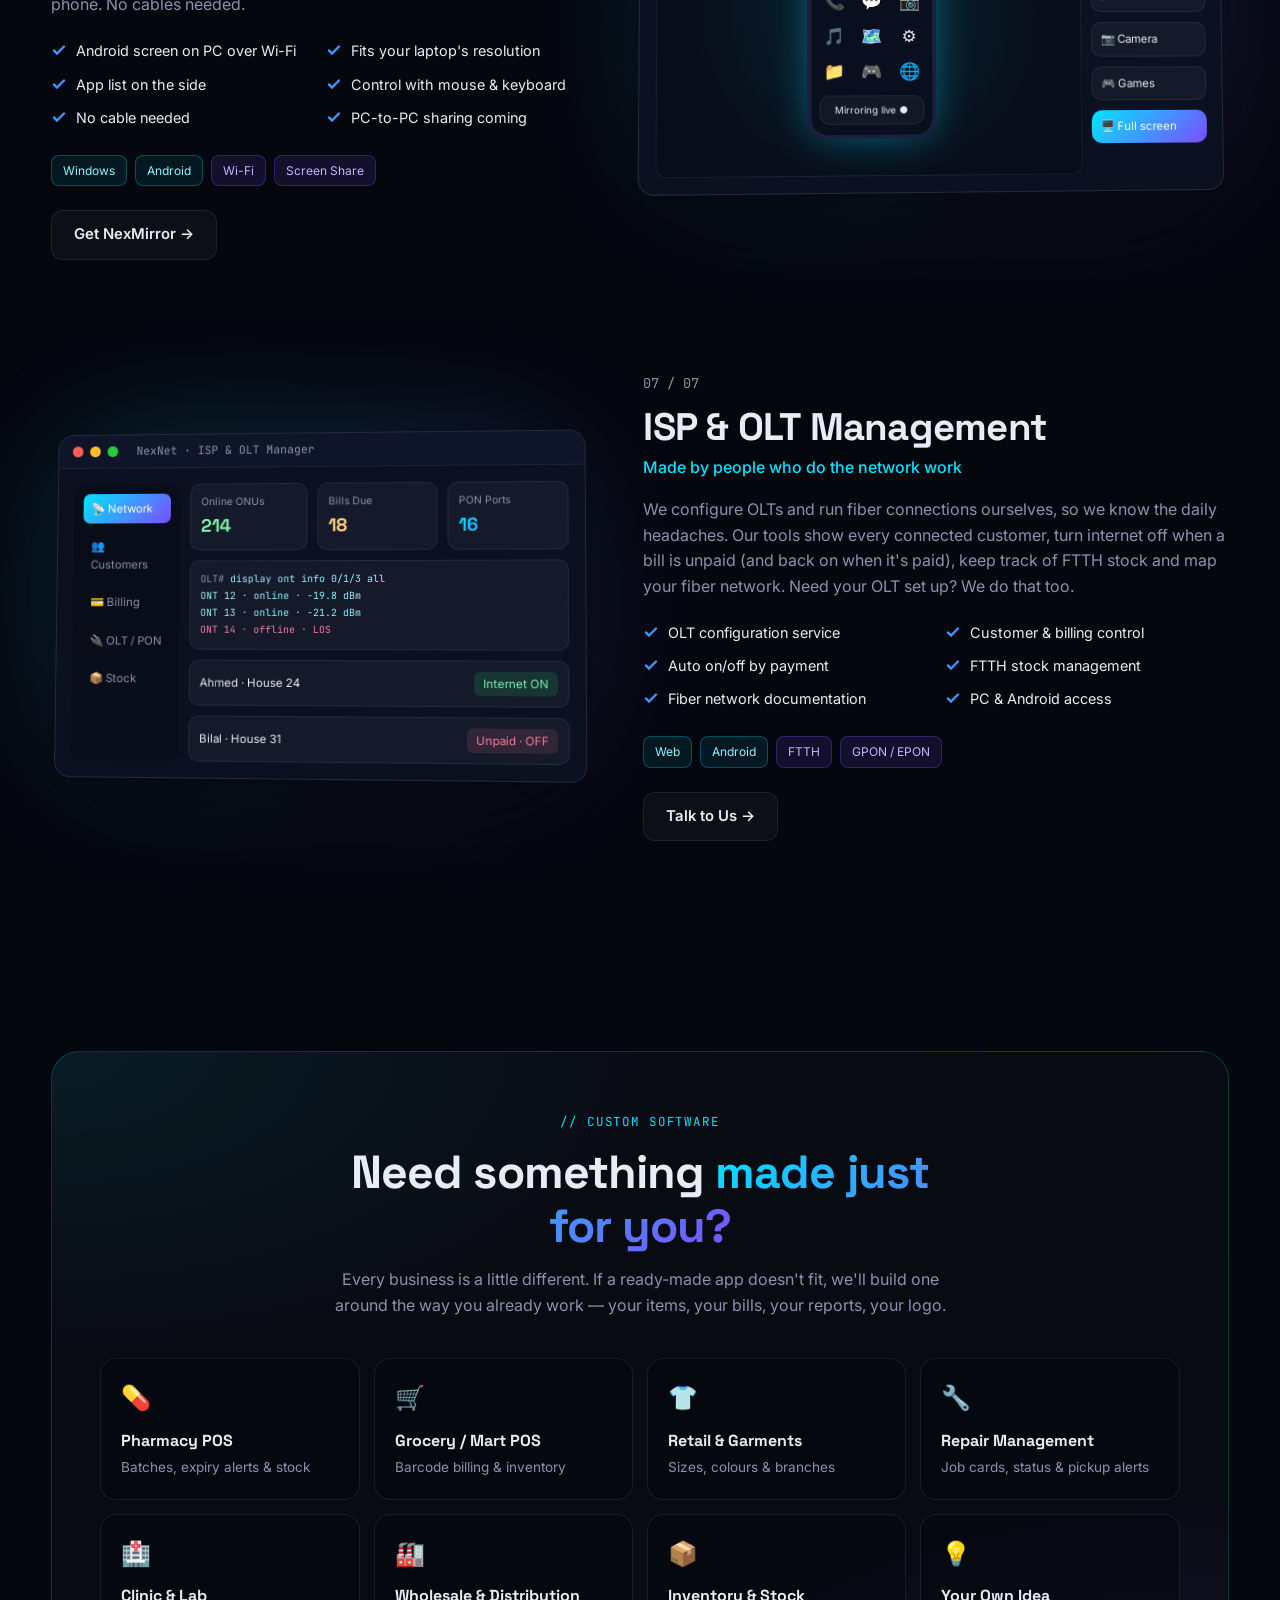
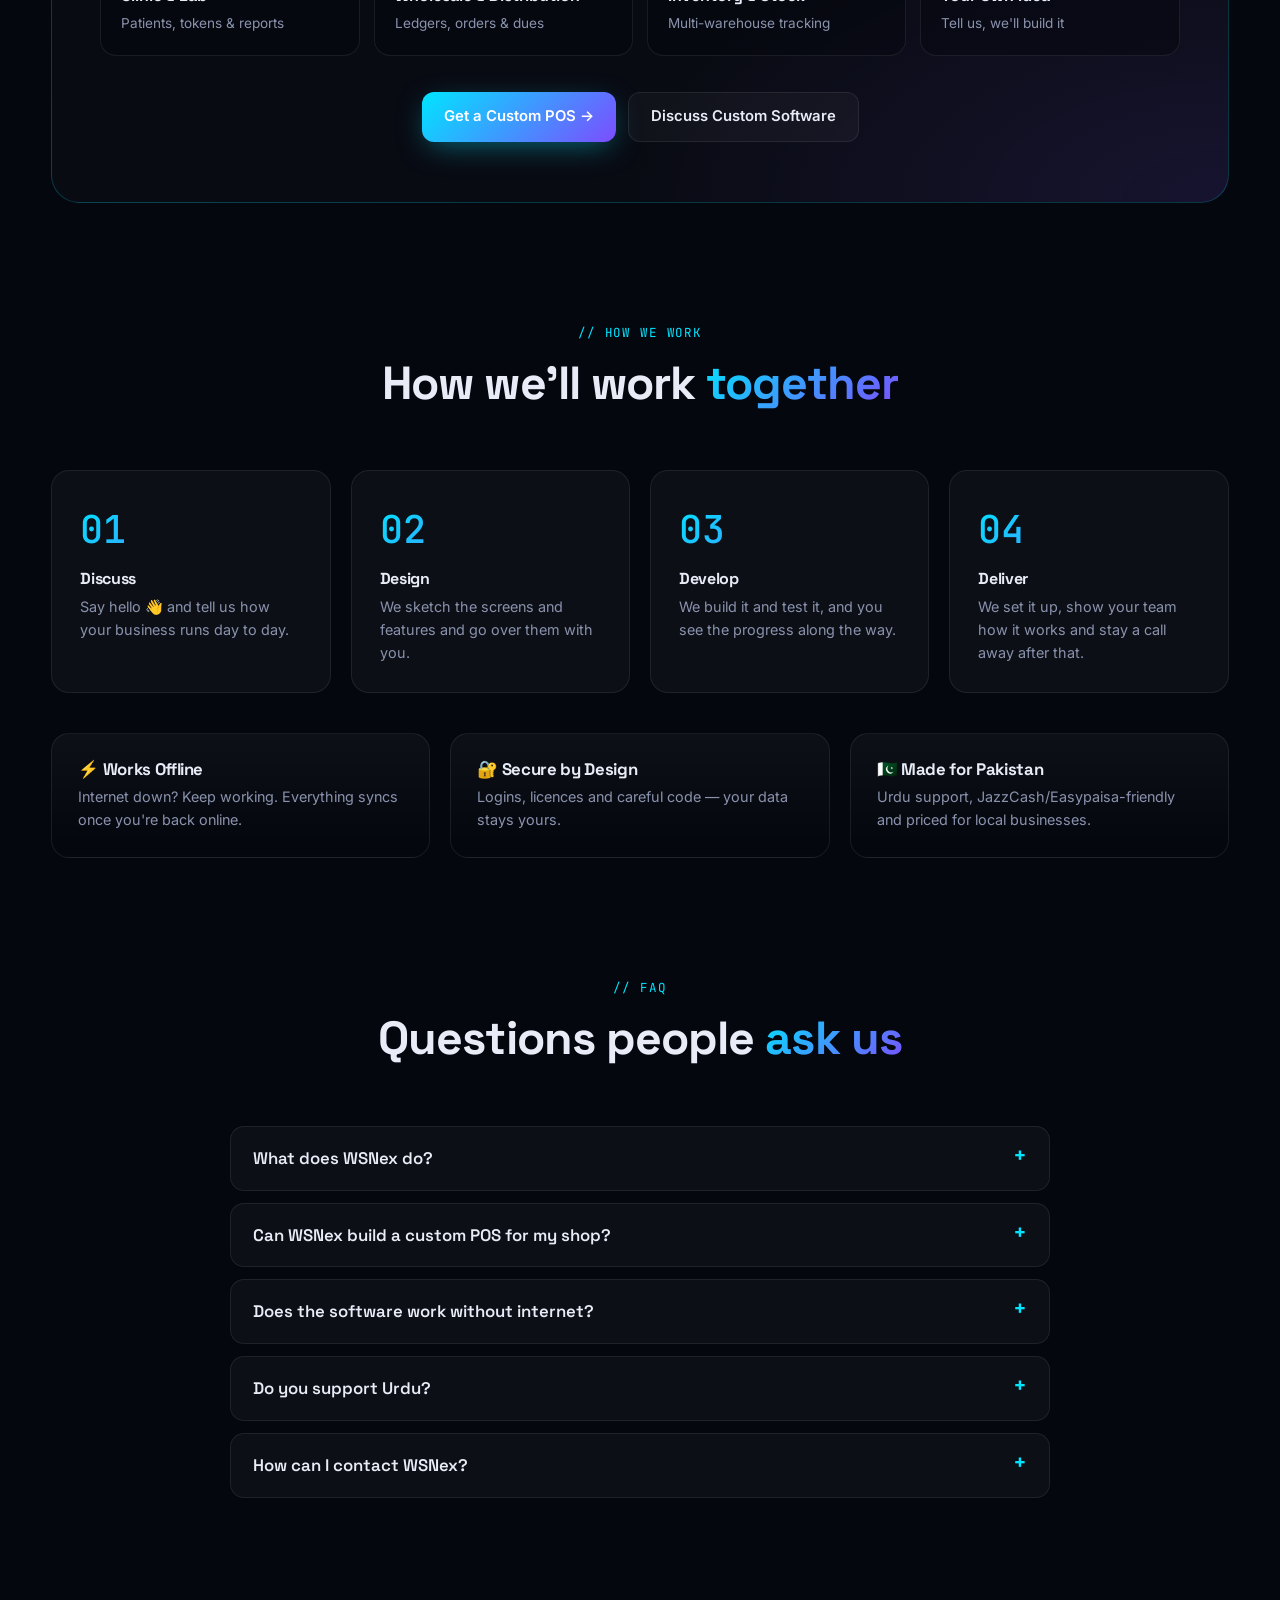
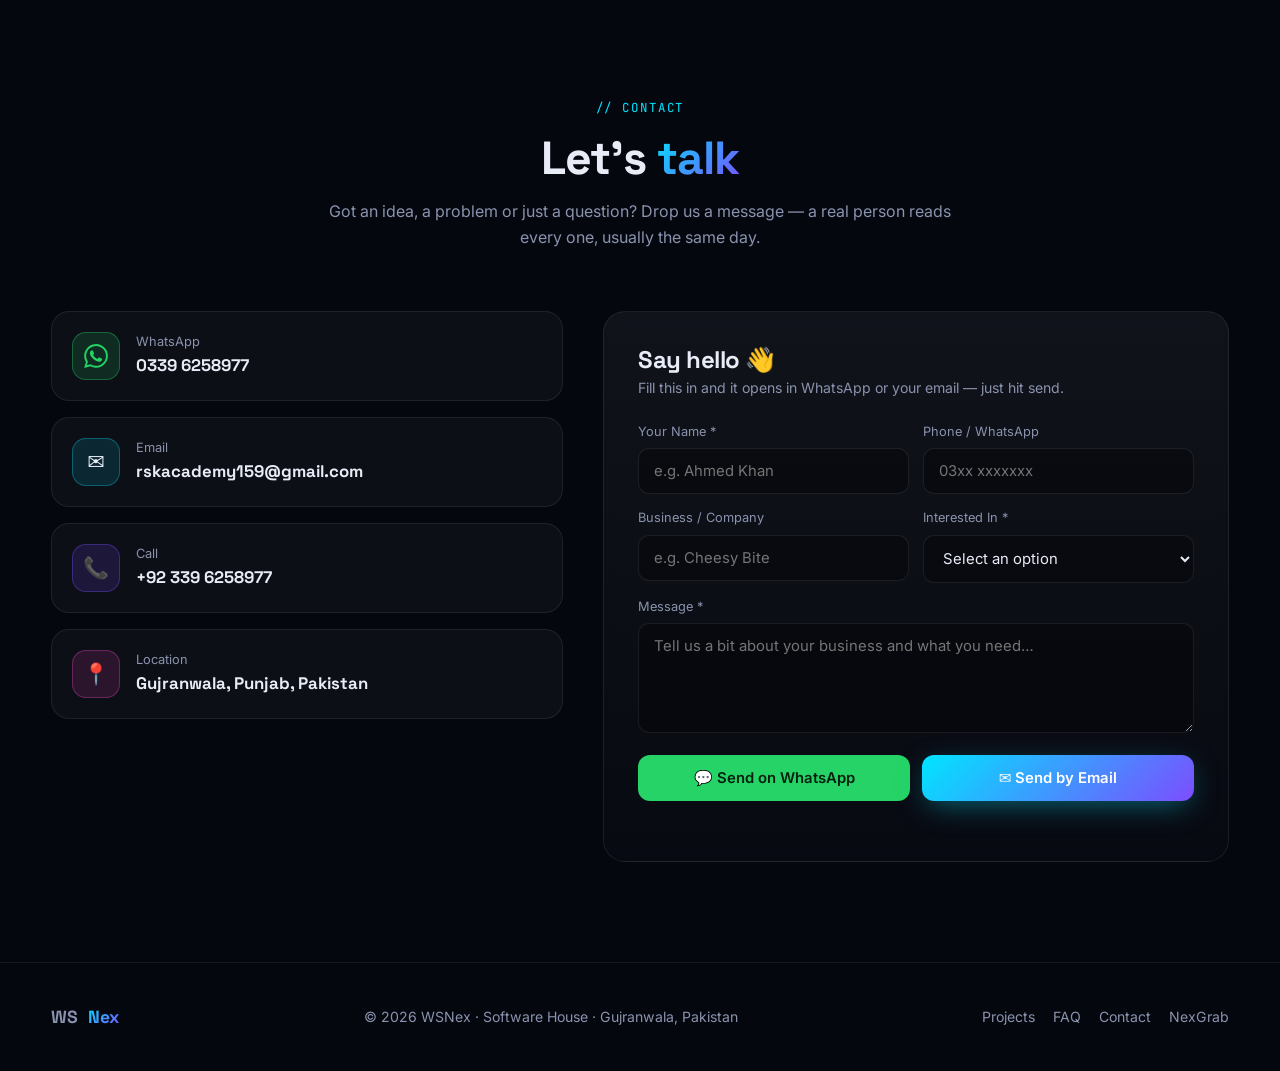
==== commit 4215ceb8: "SEO: title, meta, structured data, FAQ" ====
--- a/index.html
+++ b/index.html
@@ -3,24 +3,57 @@
 <head>
 <meta charset="UTF-8">
 <meta name="viewport" content="width=device-width, initial-scale=1.0">
-<title>WSNex — Software House | POS, School, ISP & Automation Software</title>
-<meta name="description" content="WSNex builds practical, self-hosted software: FoodDesk Pro restaurant POS, School Management, WhatsApp Bulk Sender, NexGrab downloader, Linkora messenger, NexMirror screen sharing and ISP/OLT management tools. Based in Gujranwala, Pakistan.">
+<title>WSNex — Software House in Gujranwala | Restaurant POS, School & ISP Software</title>
+<meta name="description" content="WSNex is a software house in Gujranwala, Pakistan. We build restaurant POS (FoodDesk Pro), school management, WhatsApp bulk sender, ISP & OLT management and custom POS software.">
 <meta name="theme-color" content="#05070f">
 <meta name="google-site-verification" content="Z3AernG3mW_vq_OWJDS1UiOg6JPGv66r0JUou9-gtpY" />
+<meta name="robots" content="index, follow, max-image-preview:large">
+<meta name="author" content="WSNex">
 <link rel="canonical" href="https://wsnex.github.io/">
-<meta name="keywords" content="WSNex, software house Gujranwala, restaurant POS Pakistan, FoodDesk Pro, school management software, WhatsApp bulk sender, ISP billing software, OLT configuration, custom POS, NexGrab, NexMirror">
+<meta name="keywords" content="WSNex, software house Gujranwala, software company Pakistan, restaurant POS Pakistan, FoodDesk Pro, school management software, WhatsApp bulk sender, ISP billing software, OLT configuration, custom POS, NexGrab, NexMirror">
+<meta name="geo.region" content="PK-PB">
+<meta name="geo.placename" content="Gujranwala">
+<meta property="og:site_name" content="WSNex">
 <meta property="og:url" content="https://wsnex.github.io/">
 <meta property="og:type" content="website">
+<meta property="og:locale" content="en_PK">
+<meta property="og:title" content="WSNex — Software House in Gujranwala">
+<meta property="og:description" content="Restaurant POS, school management, WhatsApp automation, ISP & OLT tools and custom software — built for Pakistani businesses.">
+<meta property="og:image" content="https://wsnex.github.io/og-image.png">
+<meta property="og:image:width" content="1200">
+<meta property="og:image:height" content="630">
+<meta property="og:image:alt" content="WSNex — Software that runs your business">
+<meta name="twitter:card" content="summary_large_image">
+<meta name="twitter:title" content="WSNex — Software House in Gujranwala">
+<meta name="twitter:description" content="Restaurant POS, school management, WhatsApp automation, ISP & OLT tools and custom software.">
+<meta name="twitter:image" content="https://wsnex.github.io/og-image.png">
+<link rel="apple-touch-icon" href="/apple-touch-icon.png">
+<link rel="icon" type="image/png" sizes="32x32" href="/favicon-32.png">
 <script type="application/ld+json">
-{"@context":"https://schema.org","@type":"Organization","name":"WSNex","url":"https://wsnex.github.io/","telephone":"+92-339-6258977","address":{"@type":"PostalAddress","addressLocality":"Gujranwala","addressRegion":"Punjab","addressCountry":"PK"},"description":"Software house building restaurant POS, school management, WhatsApp automation, ISP & OLT management and custom software."}
+{"@context":"https://schema.org","@graph":[
+{"@type":["Organization","ProfessionalService"],"@id":"https://wsnex.github.io/#org","name":"WSNex","url":"https://wsnex.github.io/","logo":"https://wsnex.github.io/apple-touch-icon.png","image":"https://wsnex.github.io/og-image.png","telephone":"+92-339-6258977","priceRange":"$$","address":{"@type":"PostalAddress","addressLocality":"Gujranwala","addressRegion":"Punjab","addressCountry":"PK"},"areaServed":"PK","description":"Software house building restaurant POS, school management, WhatsApp automation, ISP & OLT management and custom software.","contactPoint":{"@type":"ContactPoint","telephone":"+92-339-6258977","contactType":"sales","availableLanguage":["English","Urdu"]}},
+{"@type":"WebSite","@id":"https://wsnex.github.io/#website","url":"https://wsnex.github.io/","name":"WSNex","publisher":{"@id":"https://wsnex.github.io/#org"}},
+{"@type":"ItemList","name":"WSNex Products","itemListElement":[
+{"@type":"ListItem","position":1,"item":{"@type":"SoftwareApplication","name":"FoodDesk Pro","applicationCategory":"BusinessApplication","operatingSystem":"Windows, Web, Android","description":"Restaurant POS for single and multi-branch restaurants with kitchen orders, delivery and offline sync."}},
+{"@type":"ListItem","position":2,"item":{"@type":"SoftwareApplication","name":"School Management","applicationCategory":"BusinessApplication","operatingSystem":"Web, Windows","description":"Manage students, attendance, fees and results in one dashboard."}},
+{"@type":"ListItem","position":3,"item":{"@type":"SoftwareApplication","name":"WhatsApp Bulk Sender","applicationCategory":"BusinessApplication","operatingSystem":"Windows","description":"Send bulk WhatsApp and email messages in English and Urdu with a prepaid credit wallet."}},
+{"@type":"ListItem","position":4,"item":{"@type":"SoftwareApplication","name":"NexGrab Downloader","applicationCategory":"MultimediaApplication","operatingSystem":"Windows, Android","url":"https://nexgrab.github.io","description":"Video and audio downloader in HD, 4K and MP3."}},
+{"@type":"ListItem","position":5,"item":{"@type":"SoftwareApplication","name":"Linkora Messenger","applicationCategory":"CommunicationApplication","operatingSystem":"Android","description":"Private peer-to-peer messenger with groups and voice notes."}},
+{"@type":"ListItem","position":6,"item":{"@type":"SoftwareApplication","name":"NexMirror","applicationCategory":"UtilitiesApplication","operatingSystem":"Windows, Android","description":"Show your Android phone screen on your laptop over Wi-Fi."}},
+{"@type":"ListItem","position":7,"item":{"@type":"SoftwareApplication","name":"ISP & OLT Management","applicationCategory":"BusinessApplication","operatingSystem":"Web, Android","description":"Customer billing control, FTTH stock and OLT management for internet providers."}}]},
+{"@type":"FAQPage","mainEntity":[
+{"@type":"Question","name":"What does WSNex do?","acceptedAnswer":{"@type":"Answer","text":"WSNex is a software house in Gujranwala, Pakistan. We build restaurant POS, school management, WhatsApp automation, ISP & OLT management tools and custom software for businesses."}},
+{"@type":"Question","name":"Can WSNex build a custom POS for my shop?","acceptedAnswer":{"@type":"Answer","text":"Yes. We build custom POS systems for pharmacies, grocery marts, retail and garment shops, repair shops, clinics, wholesalers and more — around the way your business already works."}},
+{"@type":"Question","name":"Does the software work without internet?","acceptedAnswer":{"@type":"Answer","text":"Yes. Our apps like FoodDesk Pro keep working offline and sync automatically when the internet is back."}},
+{"@type":"Question","name":"Do you support Urdu?","acceptedAnswer":{"@type":"Answer","text":"Yes. Our software supports English and Urdu, and we work with local payment methods like JazzCash and Easypaisa."}},
+{"@type":"Question","name":"How can I contact WSNex?","acceptedAnswer":{"@type":"Answer","text":"Message us on WhatsApp at 0339 6258977 or use the contact form on our website. We usually reply the same day."}}]}
+]}
 </script>
-
-<meta property="og:title" content="WSNex — Software House">
-<meta property="og:description" content="Practical software with a futuristic touch. POS, school, ISP and automation tools.">
+<noscript><style>.reveal{opacity:1!important;transform:none!important}</style></noscript>
 <link rel="preconnect" href="https://fonts.googleapis.com">
 <link rel="preconnect" href="https://fonts.gstatic.com" crossorigin>
 <link href="https://fonts.googleapis.com/css2?family=Space+Grotesk:wght@400;500;600;700&family=Inter:wght@400;500;600&family=JetBrains+Mono:wght@500&display=swap" rel="stylesheet">
-<link rel="icon" href="data:image/svg+xml,%3Csvg xmlns='http://www.w3.org/2000/svg' viewBox='0 0 64 64'%3E%3Cdefs%3E%3ClinearGradient id='g' x1='0' y1='0' x2='1' y2='1'%3E%3Cstop offset='0' stop-color='%2300e5ff'/%3E%3Cstop offset='1' stop-color='%237c4dff'/%3E%3C/linearGradient%3E%3C/defs%3E%3Crect width='64' height='64' rx='14' fill='%2305070f'/%3E%3Cpath d='M12 18l8 28 6-18 6 18 6-18 6 18 8-28' fill='none' stroke='url(%23g)' stroke-width='5' stroke-linejoin='round' stroke-linecap='round'/%3E%3C/svg%3E">
+<link rel="icon" type="image/svg+xml" href="data:image/svg+xml,%3Csvg xmlns='http://www.w3.org/2000/svg' viewBox='0 0 64 64'%3E%3Cdefs%3E%3ClinearGradient id='g' x1='0' y1='0' x2='1' y2='1'%3E%3Cstop offset='0' stop-color='%2300e5ff'/%3E%3Cstop offset='1' stop-color='%237c4dff'/%3E%3C/linearGradient%3E%3C/defs%3E%3Crect width='64' height='64' rx='14' fill='%2305070f'/%3E%3Cpath d='M12 18l8 28 6-18 6 18 6-18 6 18 8-28' fill='none' stroke='url(%23g)' stroke-width='5' stroke-linejoin='round' stroke-linecap='round'/%3E%3C/svg%3E">
 <style>
 :root{
   --bg:#05070f; --bg2:#0a0e1c; --card:rgba(255,255,255,.035); --line:rgba(255,255,255,.08);
@@ -199,6 +232,14 @@
 .cg{padding:20px;border-radius:16px;border:1px solid var(--line);background:rgba(5,7,15,.5);display:flex;flex-direction:column;gap:4px;transition:.25s}
 .cg:hover{border-color:rgba(0,229,255,.4);transform:translateY(-4px)}
 .cg .ic{font-size:1.5rem;margin-bottom:6px}.cg b{font-family:'Space Grotesk'}.cg span{color:var(--muted);font-size:.85rem}
+.faq-list{max-width:820px;margin:auto;display:flex;flex-direction:column;gap:12px}
+.faq{border:1px solid var(--line);border-radius:14px;background:var(--card);padding:0 22px;transition:.25s}
+.faq[open]{border-color:rgba(0,229,255,.35)}
+.faq summary{cursor:pointer;list-style:none;padding:18px 0;font-family:'Space Grotesk';font-weight:600;font-size:1.05rem;display:flex;justify-content:space-between;gap:16px}
+.faq summary::-webkit-details-marker{display:none}
+.faq summary::after{content:"+";color:var(--cyan);font-size:1.4rem;line-height:1;transition:.25s}
+.faq[open] summary::after{transform:rotate(45deg)}
+.faq p{color:var(--muted);padding-bottom:18px}
 footer{border-top:1px solid var(--line);padding:40px 0;color:var(--muted);font-size:.88rem}
 .f-in{display:flex;justify-content:space-between;align-items:center;flex-wrap:wrap;gap:16px}
 
@@ -260,7 +301,7 @@
   <div class="wrap">
    <div class="hero-grid">
     <div class="hero-txt">
-    <div class="pill"><span class="dot"></span> Gujranwala, Pakistan · Taking new projects</div>
+    <div class="pill"><span class="dot"></span> WSNex · Software House in Gujranwala, Pakistan</div>
     <h1>Software that <span class="grad typed" id="typed">runs your business</span></h1>
     <p>Hi, we're WSNex. We make simple, reliable software for real businesses — restaurants, schools, shops and internet providers. Tell us how you work, and we'll build the tool around it.</p>
     <div class="hero-cta">
@@ -681,6 +722,22 @@
   </div>
 </section>
 
+<section id="faq" style="padding-top:20px">
+  <div class="wrap">
+    <div class="s-head reveal">
+      <span class="tag">// FAQ</span>
+      <h2>Questions people <span class="grad">ask us</span></h2>
+    </div>
+    <div class="faq-list">
+      <details class="faq reveal"><summary>What does WSNex do?</summary><p>WSNex is a software house in Gujranwala, Pakistan. We build restaurant POS, school management, WhatsApp automation, ISP &amp; OLT management tools and custom software for businesses.</p></details>
+      <details class="faq reveal"><summary>Can WSNex build a custom POS for my shop?</summary><p>Yes. We build custom POS systems for pharmacies, grocery marts, retail and garment shops, repair shops, clinics, wholesalers and more — around the way your business already works.</p></details>
+      <details class="faq reveal"><summary>Does the software work without internet?</summary><p>Yes. Our apps like FoodDesk Pro keep working offline and sync automatically when the internet is back.</p></details>
+      <details class="faq reveal"><summary>Do you support Urdu?</summary><p>Yes. Our software supports English and Urdu, and we work with local payment methods like JazzCash and Easypaisa.</p></details>
+      <details class="faq reveal"><summary>How can I contact WSNex?</summary><p>Message us on WhatsApp at 0339 6258977 or use the contact form below. We usually reply the same day.</p></details>
+    </div>
+  </div>
+</section>
+
 <section id="contact">
   <div class="wrap">
     <div class="s-head reveal">
@@ -748,7 +805,7 @@
   <div class="wrap f-in">
     <a href="#top" class="logo" style="font-size:1.1rem">WS<span class="grad">Nex</span></a>
     <span>© <span id="yr"></span> WSNex · Software House · Gujranwala, Pakistan</span>
-    <div style="display:flex;gap:18px"><a href="#projects">Projects</a><a href="#contact">Contact</a><a href="https://nexgrab.github.io" target="_blank" rel="noopener">NexGrab</a></div>
+    <div style="display:flex;gap:18px"><a href="#projects">Projects</a><a href="#faq">FAQ</a><a href="#contact">Contact</a><a href="https://nexgrab.github.io" target="_blank" rel="noopener">NexGrab</a></div>
   </div>
 </footer>
 
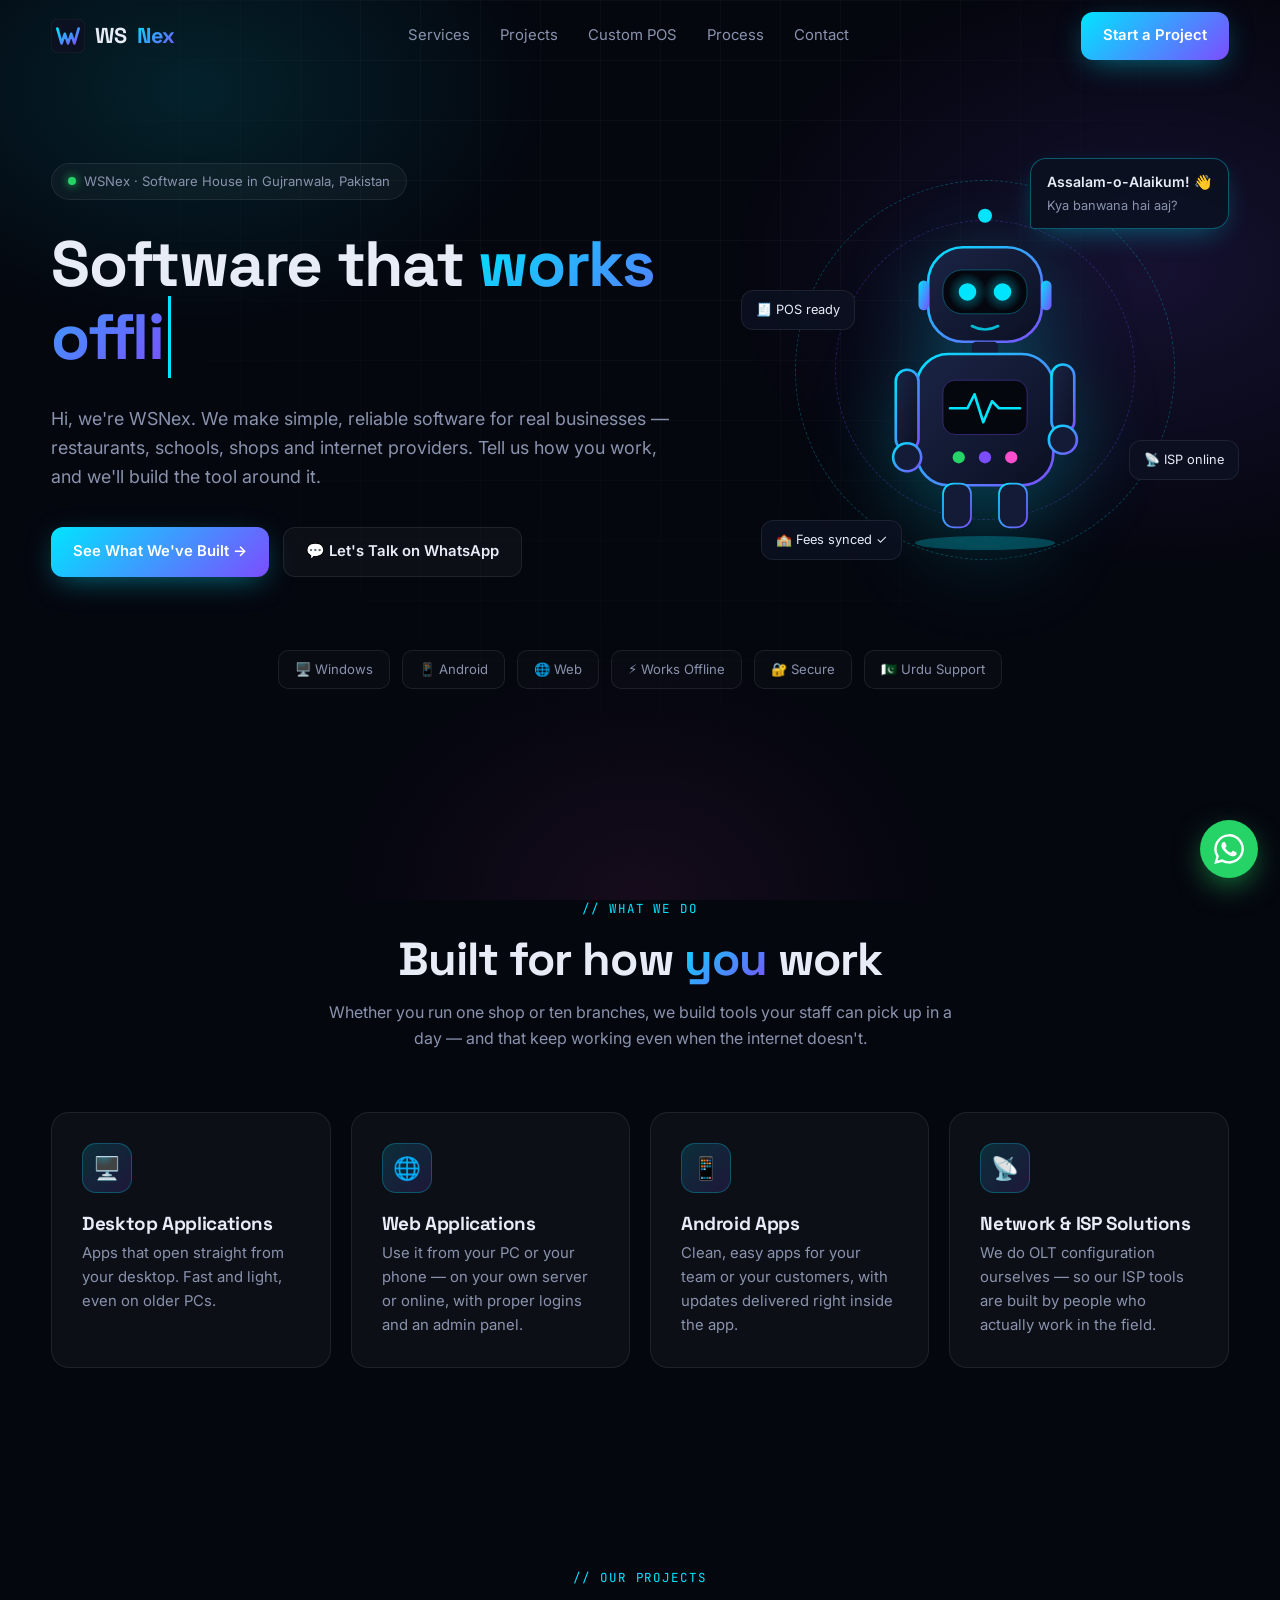
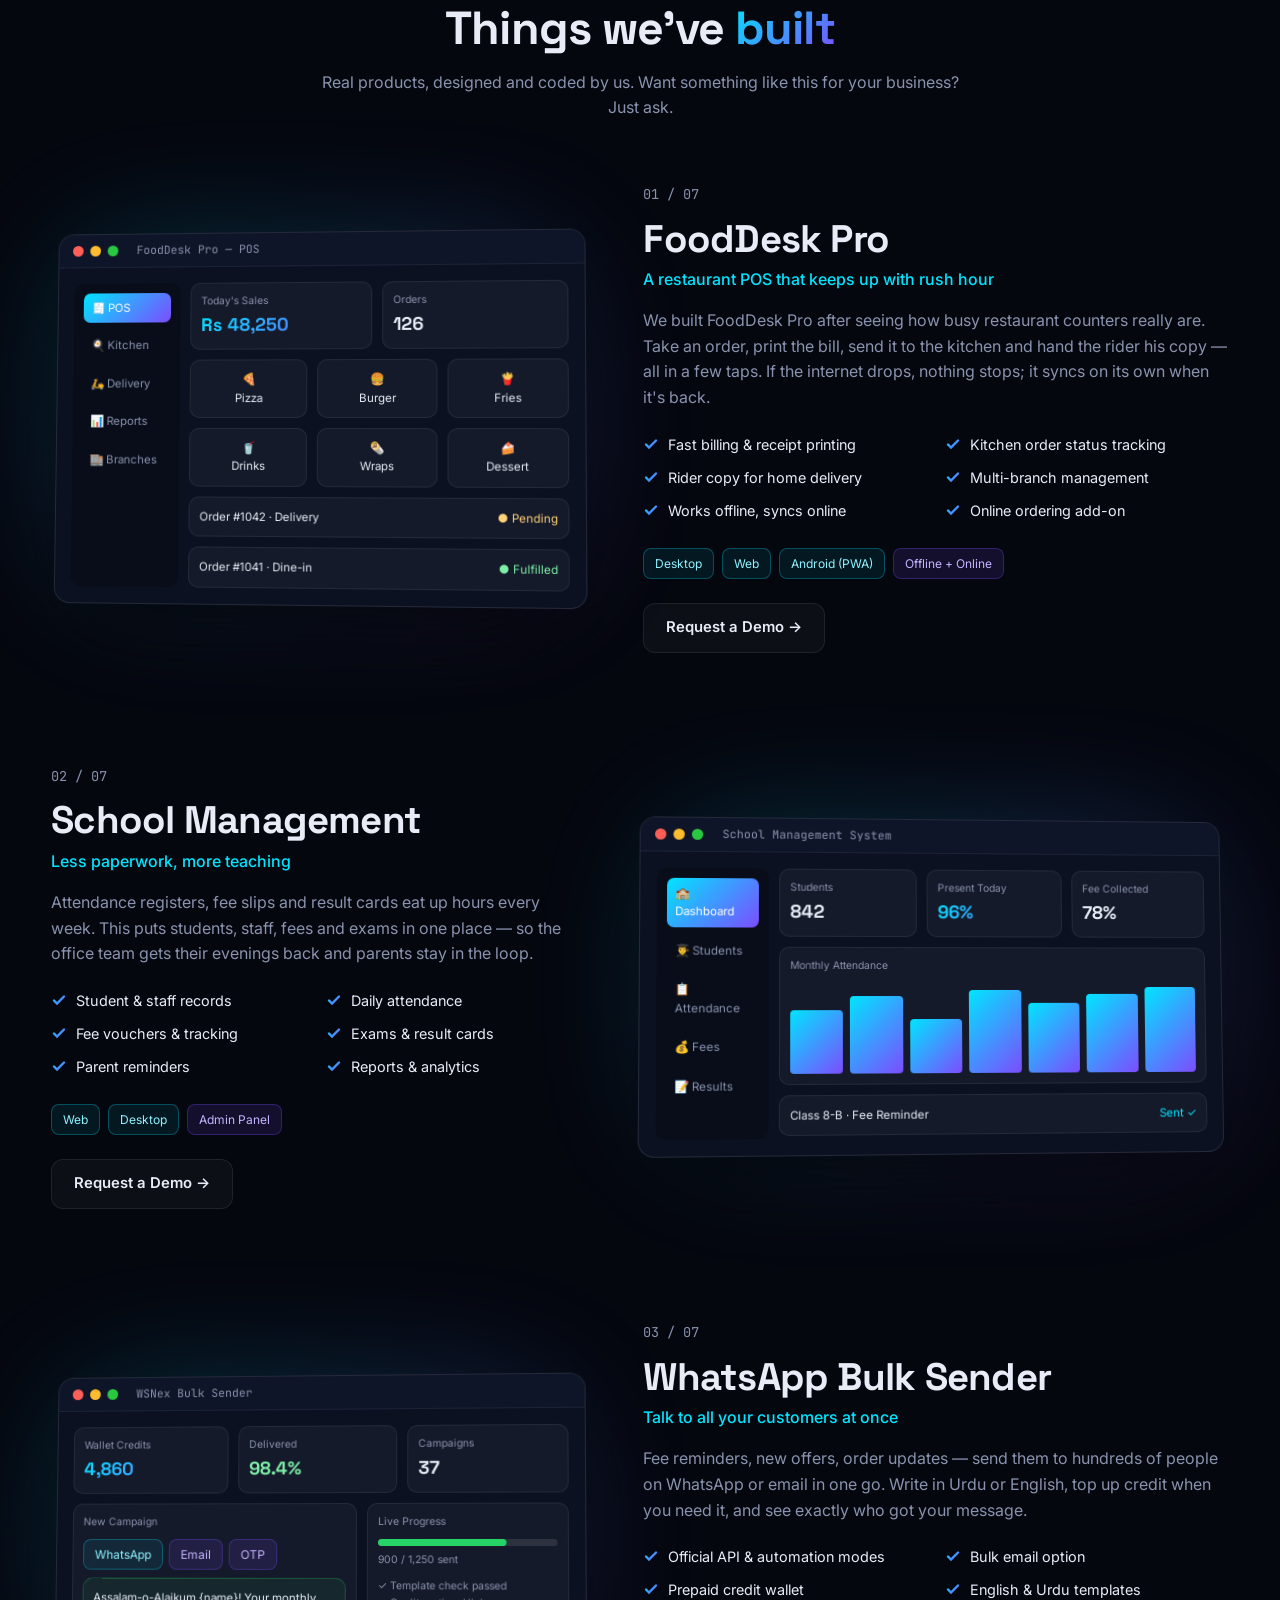
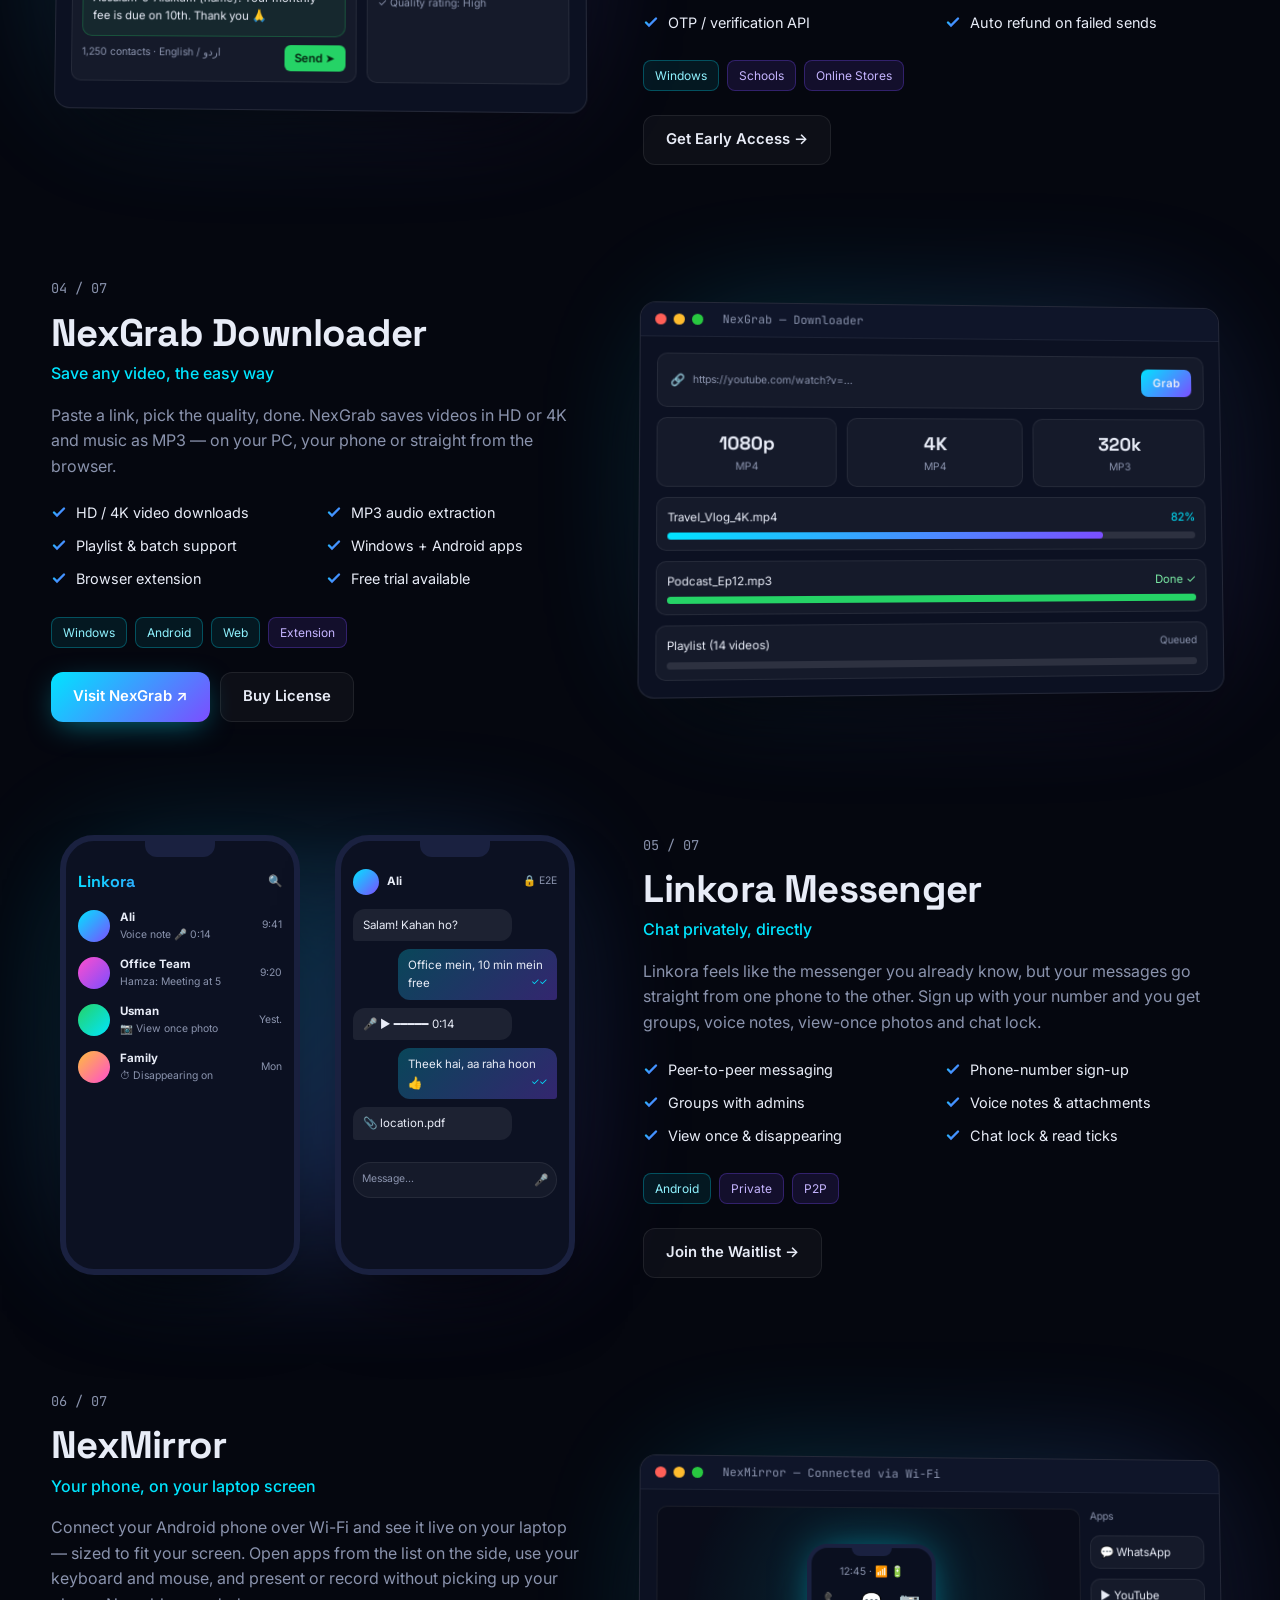
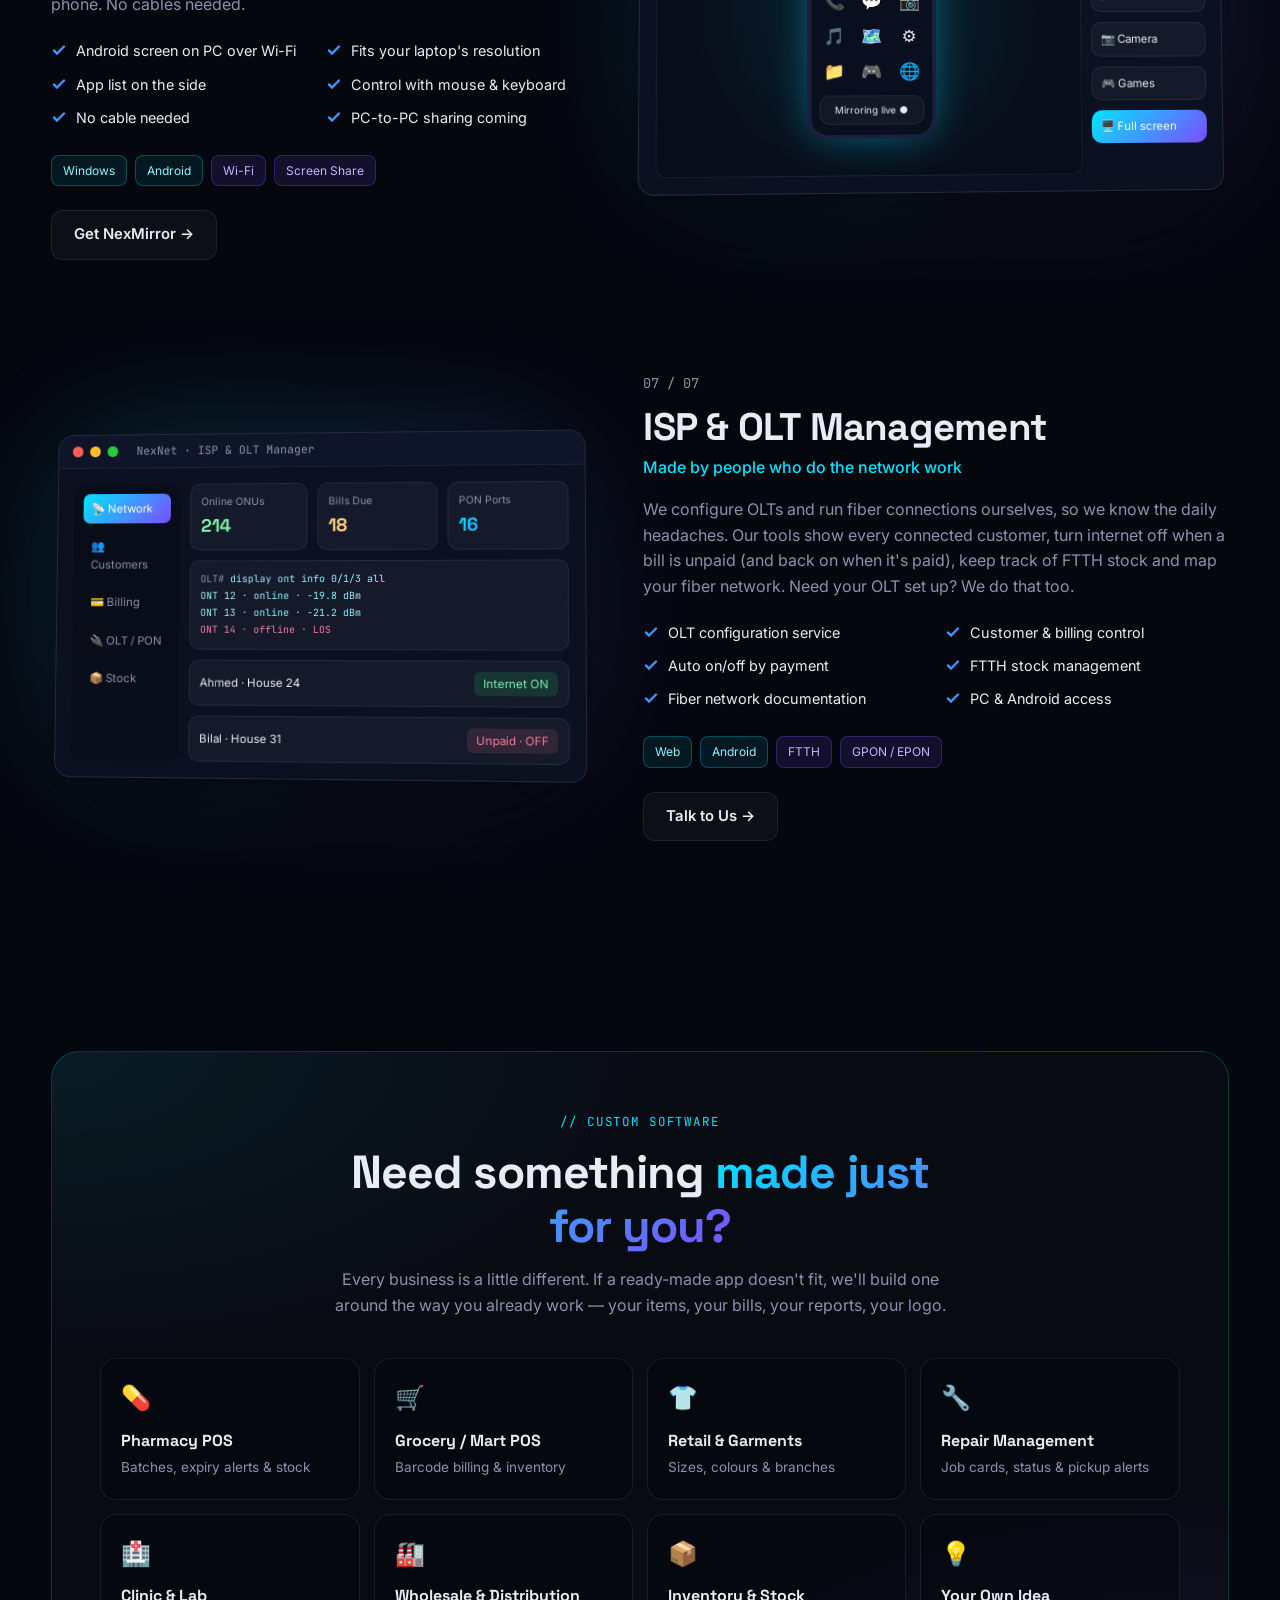
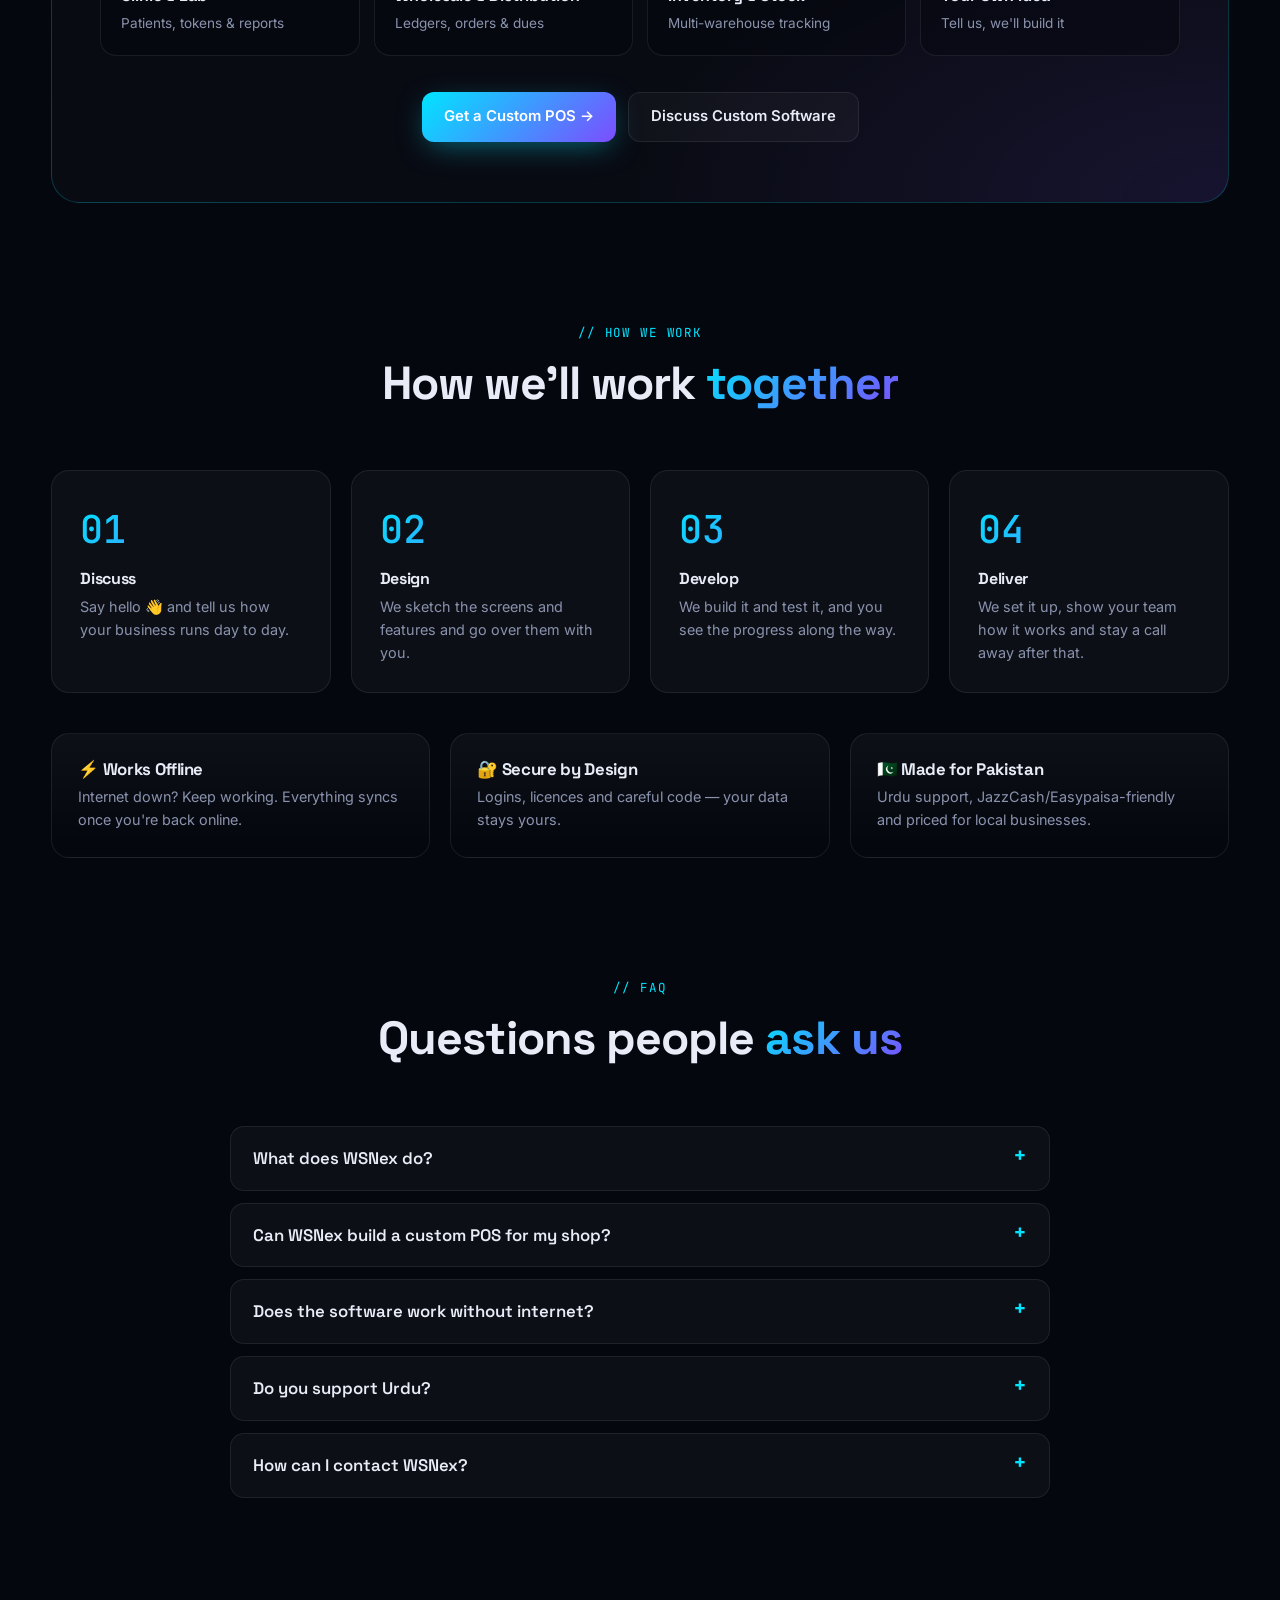
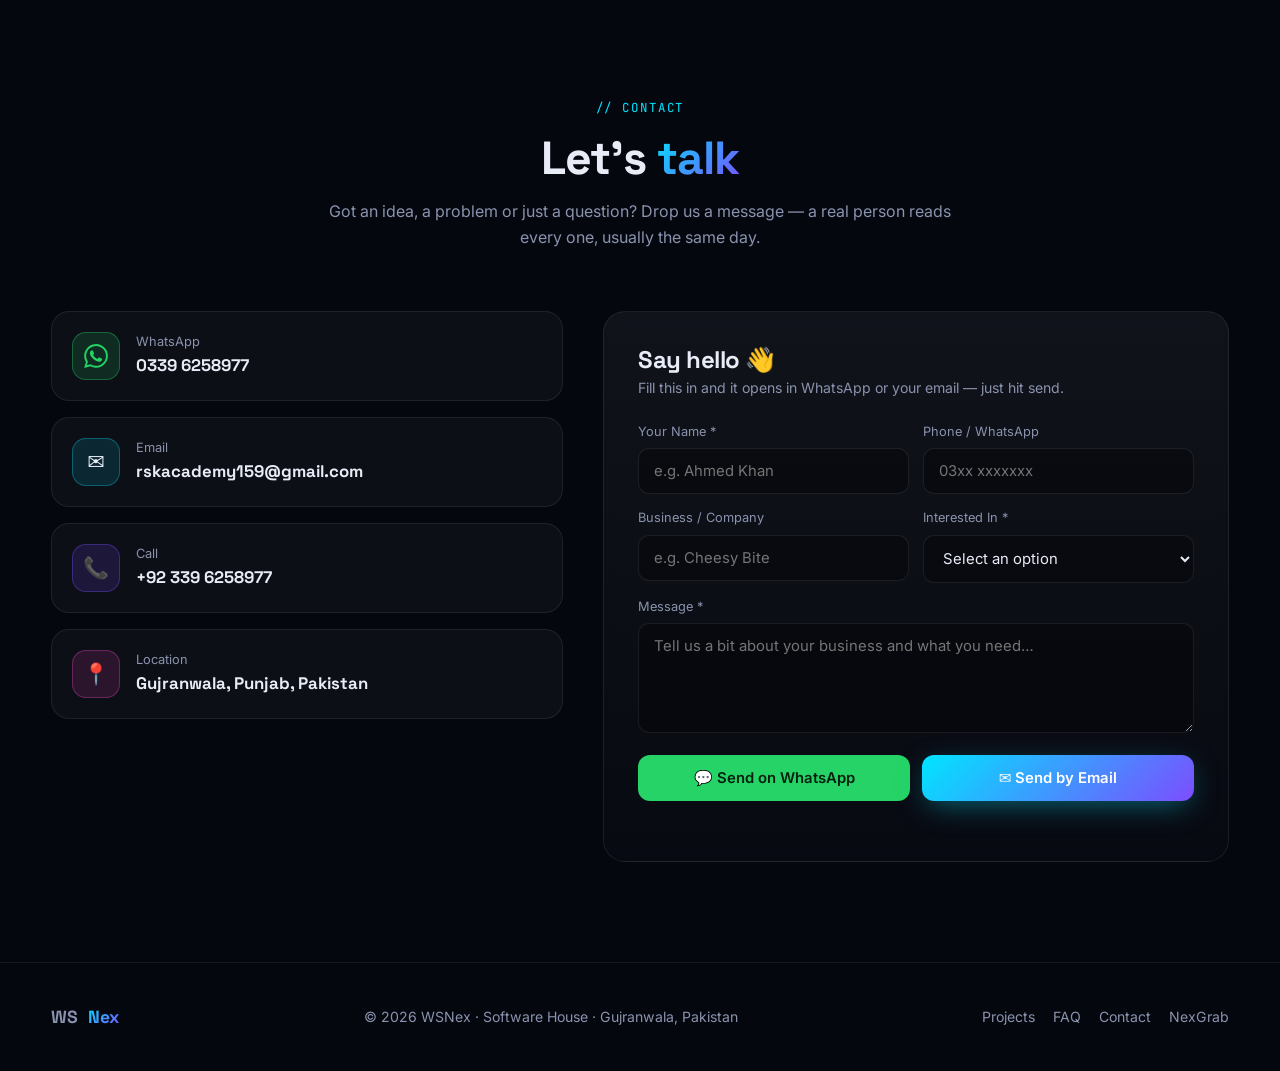
==== commit d678b256: "Update index.html" ====
--- a/index.html
+++ b/index.html
@@ -19,19 +19,19 @@
 <meta property="og:locale" content="en_PK">
 <meta property="og:title" content="WSNex — Software House in Gujranwala">
 <meta property="og:description" content="Restaurant POS, school management, WhatsApp automation, ISP & OLT tools and custom software — built for Pakistani businesses.">
-<meta property="og:image" content="https://wsnex.github.io/og-image.png">
+<meta property="og:image" content="https://wsnex.github.io/og-image.jpg">
 <meta property="og:image:width" content="1200">
 <meta property="og:image:height" content="630">
 <meta property="og:image:alt" content="WSNex — Software that runs your business">
 <meta name="twitter:card" content="summary_large_image">
 <meta name="twitter:title" content="WSNex — Software House in Gujranwala">
 <meta name="twitter:description" content="Restaurant POS, school management, WhatsApp automation, ISP & OLT tools and custom software.">
-<meta name="twitter:image" content="https://wsnex.github.io/og-image.png">
+<meta name="twitter:image" content="https://wsnex.github.io/og-image.jpg">
 <link rel="apple-touch-icon" href="/apple-touch-icon.png">
 <link rel="icon" type="image/png" sizes="32x32" href="/favicon-32.png">
 <script type="application/ld+json">
 {"@context":"https://schema.org","@graph":[
-{"@type":["Organization","ProfessionalService"],"@id":"https://wsnex.github.io/#org","name":"WSNex","url":"https://wsnex.github.io/","logo":"https://wsnex.github.io/apple-touch-icon.png","image":"https://wsnex.github.io/og-image.png","telephone":"+92-339-6258977","priceRange":"$$","address":{"@type":"PostalAddress","addressLocality":"Gujranwala","addressRegion":"Punjab","addressCountry":"PK"},"areaServed":"PK","description":"Software house building restaurant POS, school management, WhatsApp automation, ISP & OLT management and custom software.","contactPoint":{"@type":"ContactPoint","telephone":"+92-339-6258977","contactType":"sales","availableLanguage":["English","Urdu"]}},
+{"@type":["Organization","ProfessionalService"],"@id":"https://wsnex.github.io/#org","name":"WSNex","url":"https://wsnex.github.io/","logo":"https://wsnex.github.io/apple-touch-icon.png","image":"https://wsnex.github.io/og-image.jpg","telephone":"+92-339-6258977","priceRange":"$$","address":{"@type":"PostalAddress","addressLocality":"Gujranwala","addressRegion":"Punjab","addressCountry":"PK"},"areaServed":"PK","description":"Software house building restaurant POS, school management, WhatsApp automation, ISP & OLT management and custom software.","contactPoint":{"@type":"ContactPoint","telephone":"+92-339-6258977","contactType":"sales","availableLanguage":["English","Urdu"]}},
 {"@type":"WebSite","@id":"https://wsnex.github.io/#website","url":"https://wsnex.github.io/","name":"WSNex","publisher":{"@id":"https://wsnex.github.io/#org"}},
 {"@type":"ItemList","name":"WSNex Products","itemListElement":[
 {"@type":"ListItem","position":1,"item":{"@type":"SoftwareApplication","name":"FoodDesk Pro","applicationCategory":"BusinessApplication","operatingSystem":"Windows, Web, Android","description":"Restaurant POS for single and multi-branch restaurants with kitchen orders, delivery and offline sync."}},
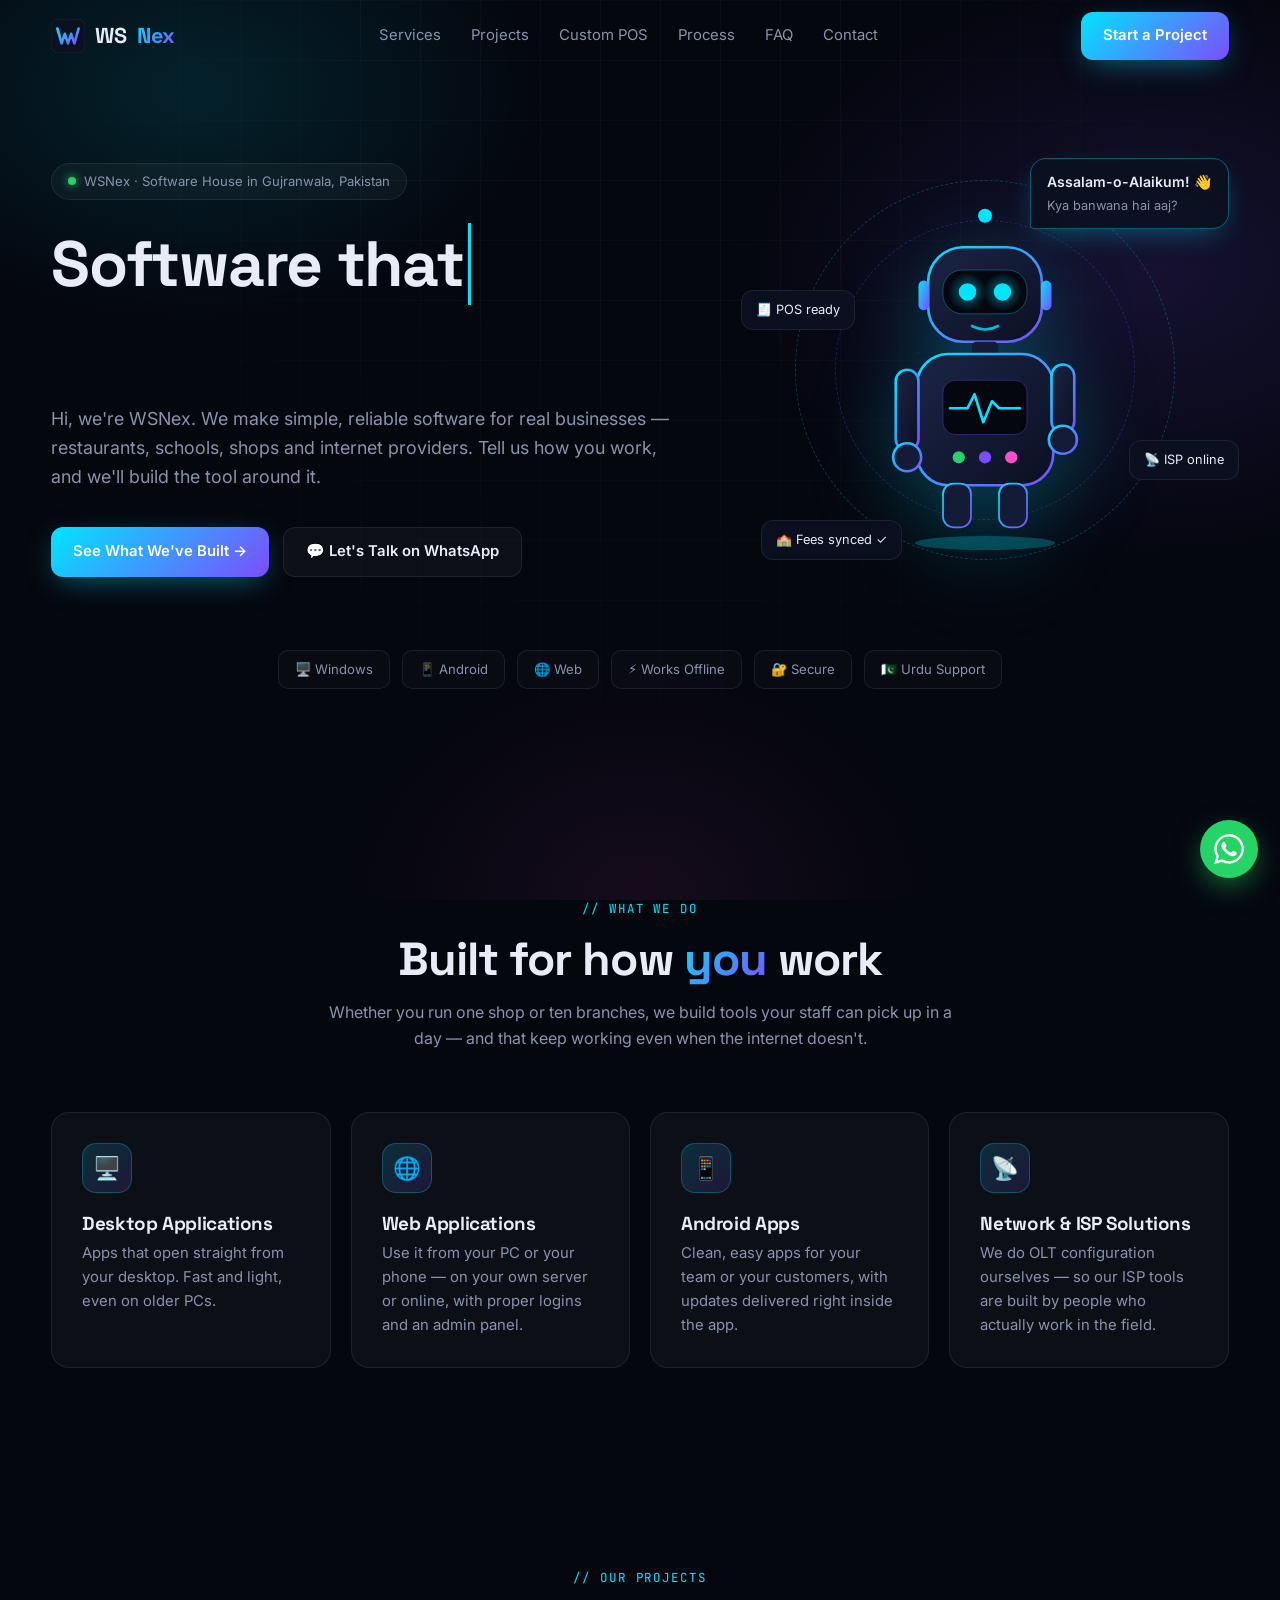
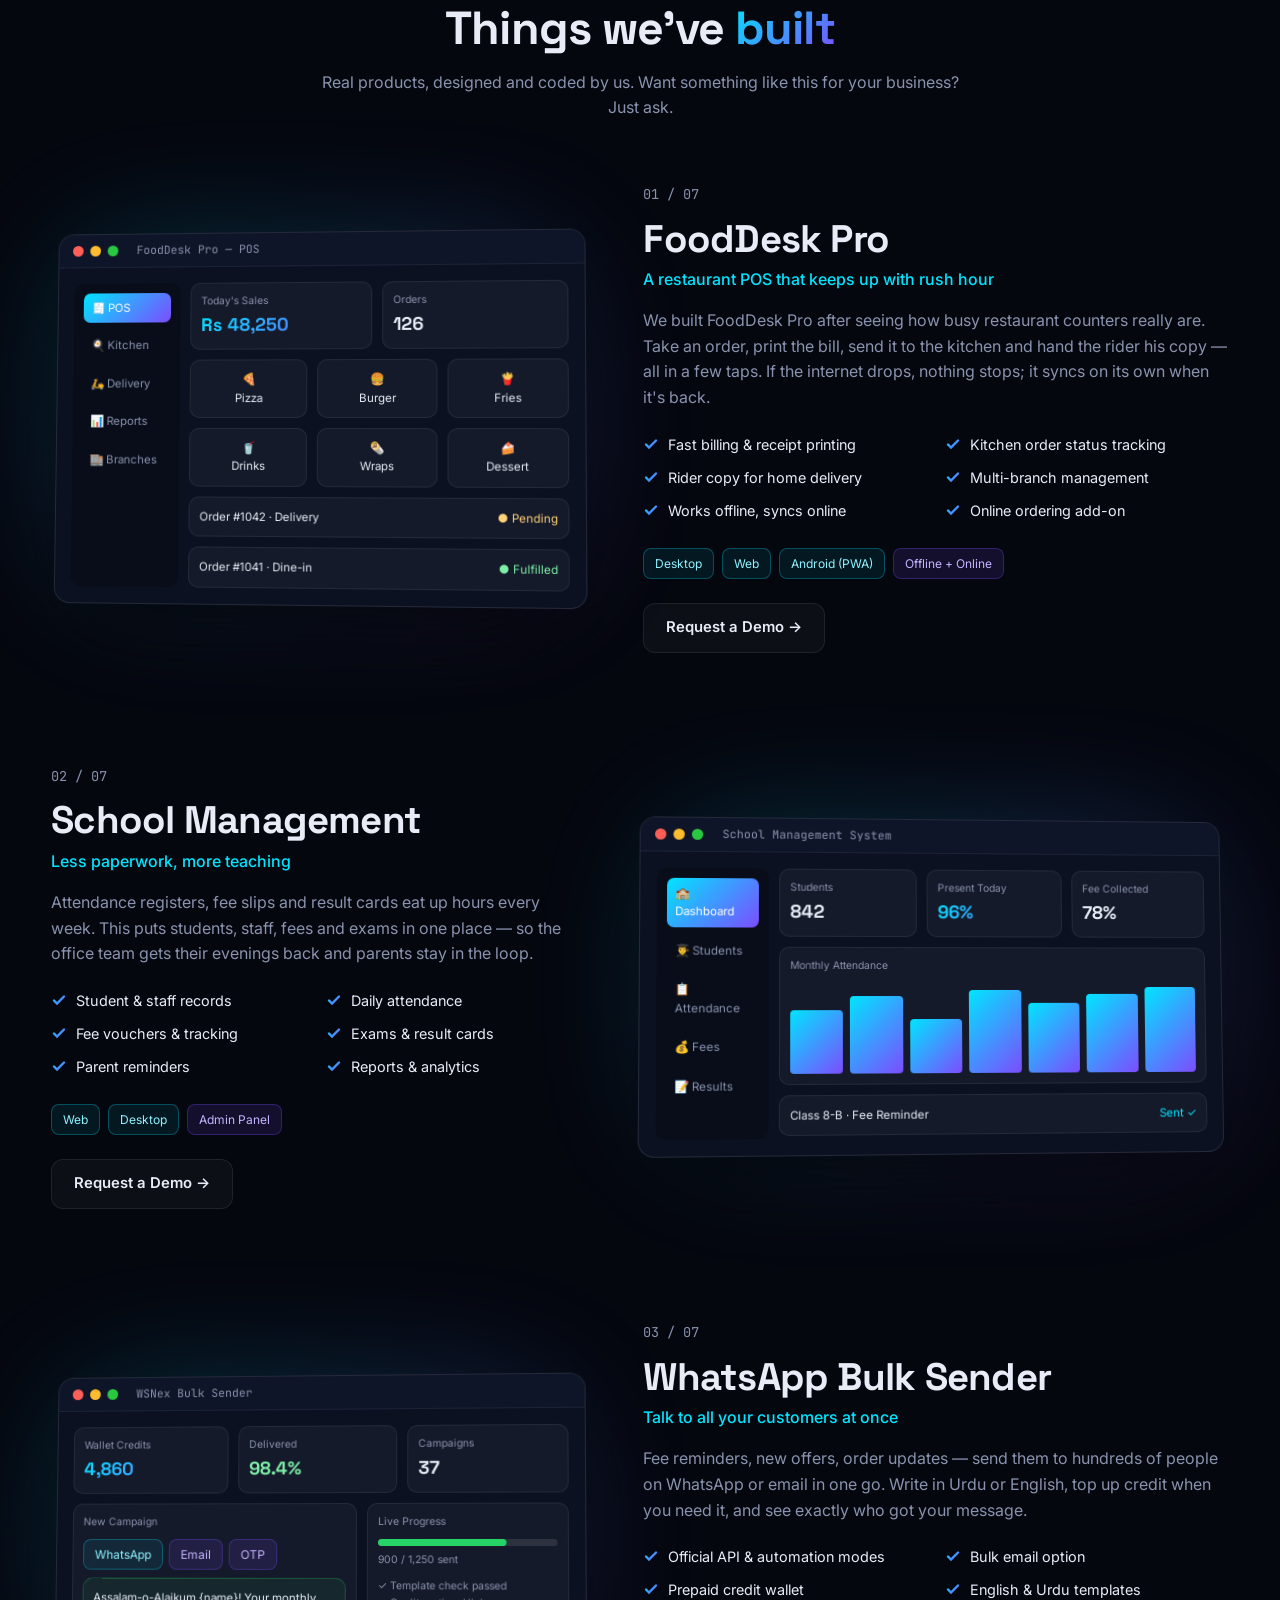
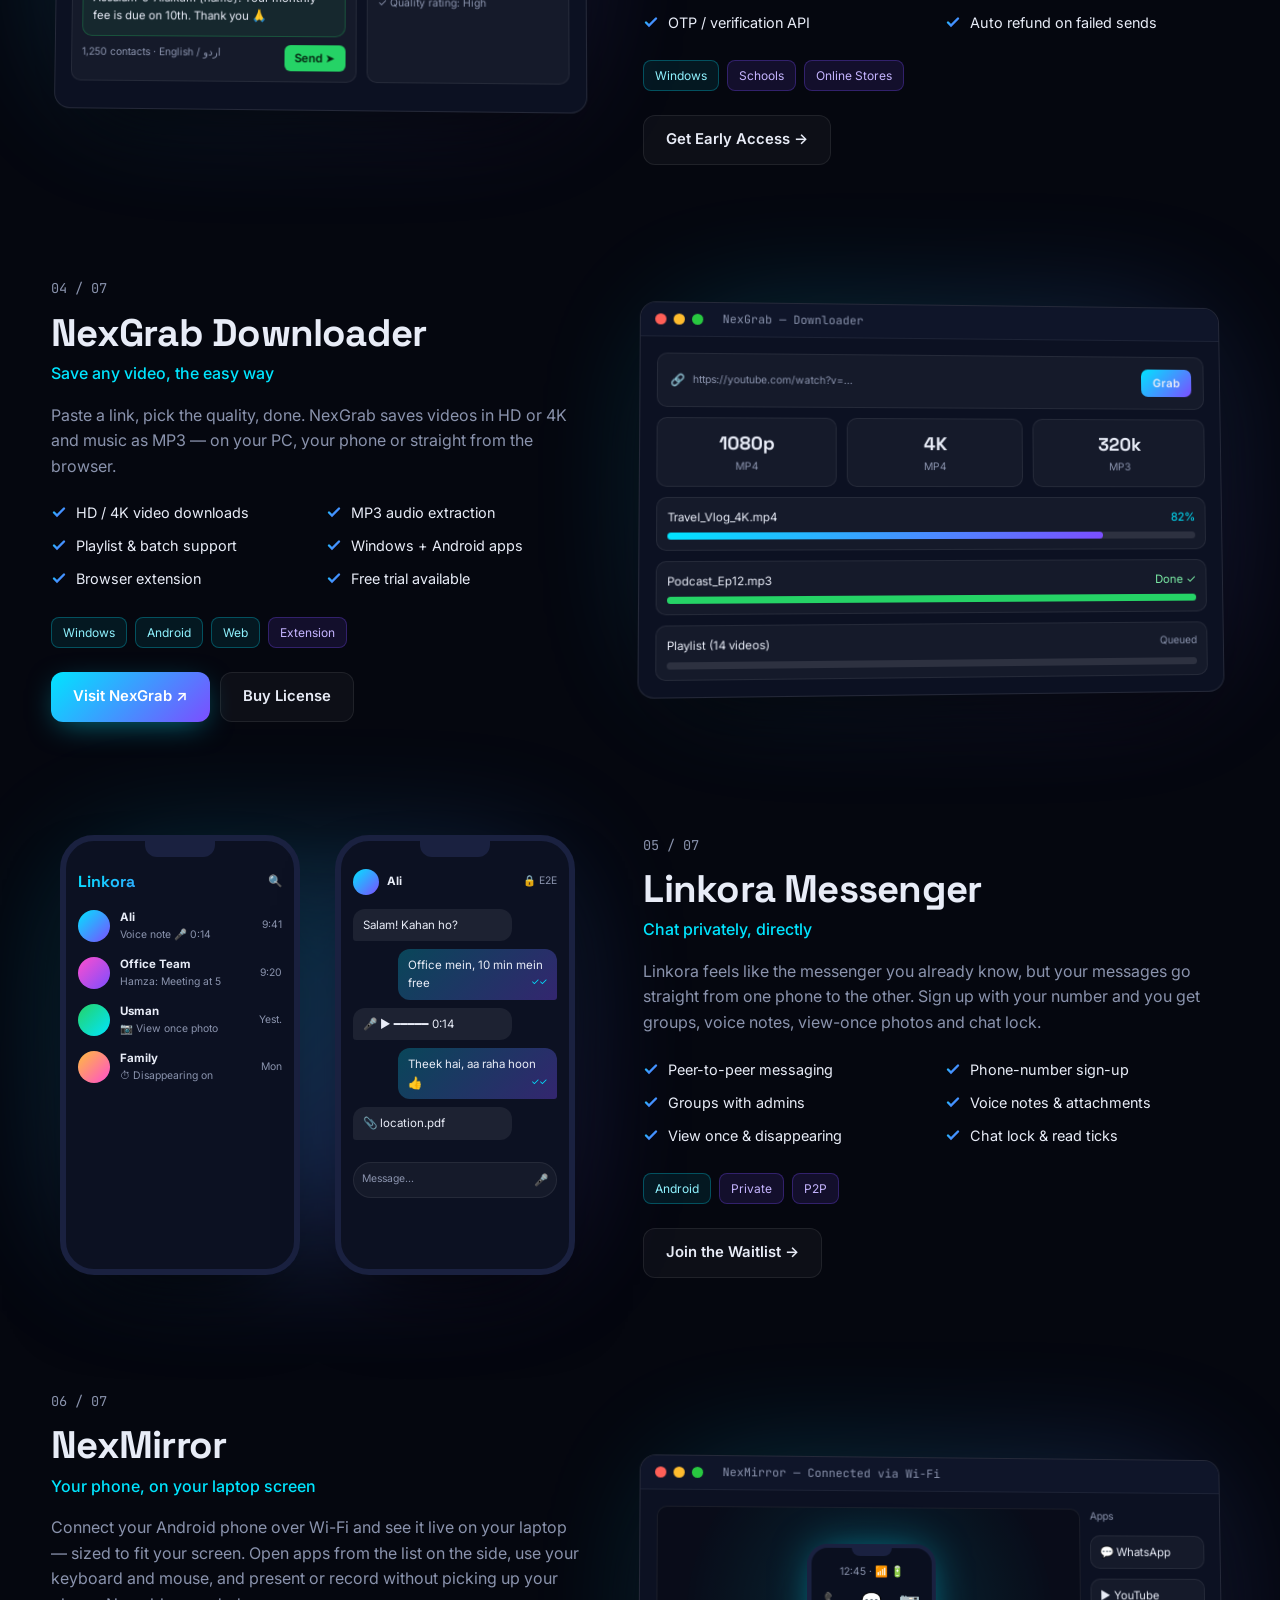
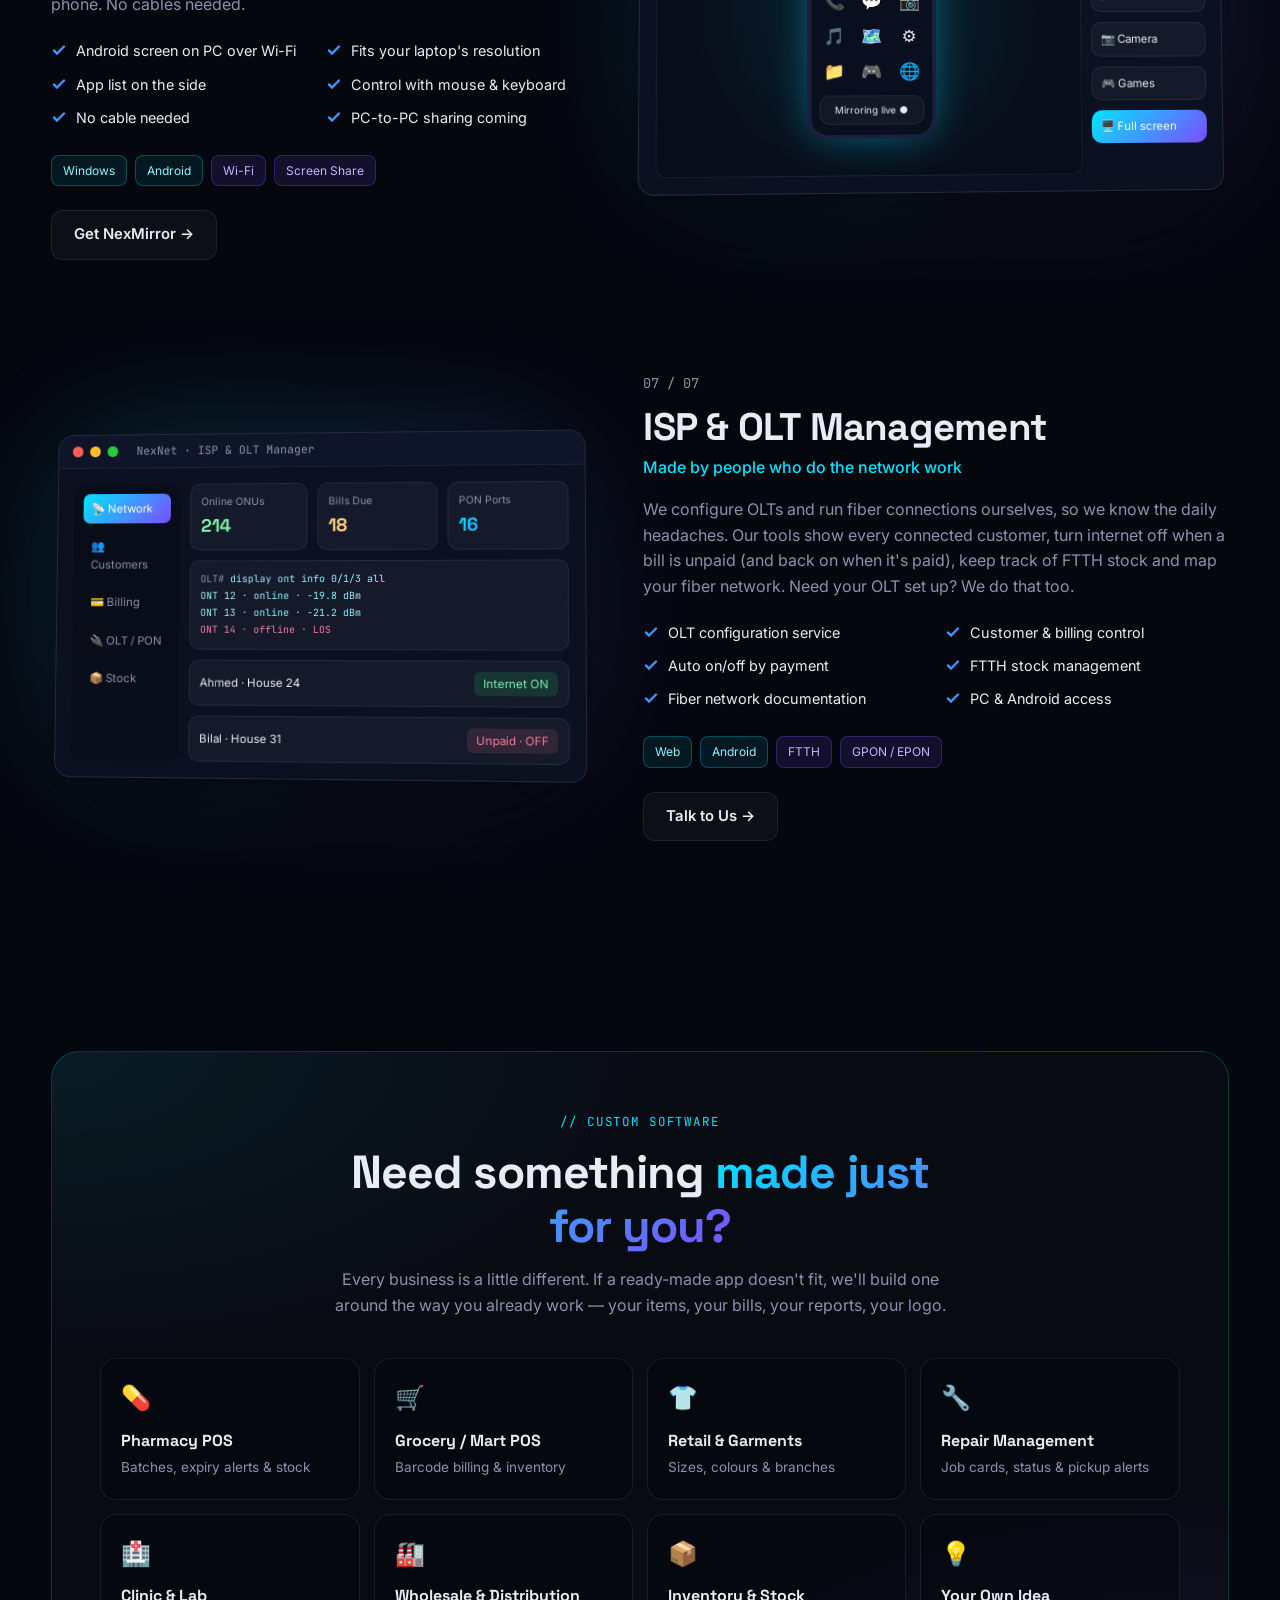
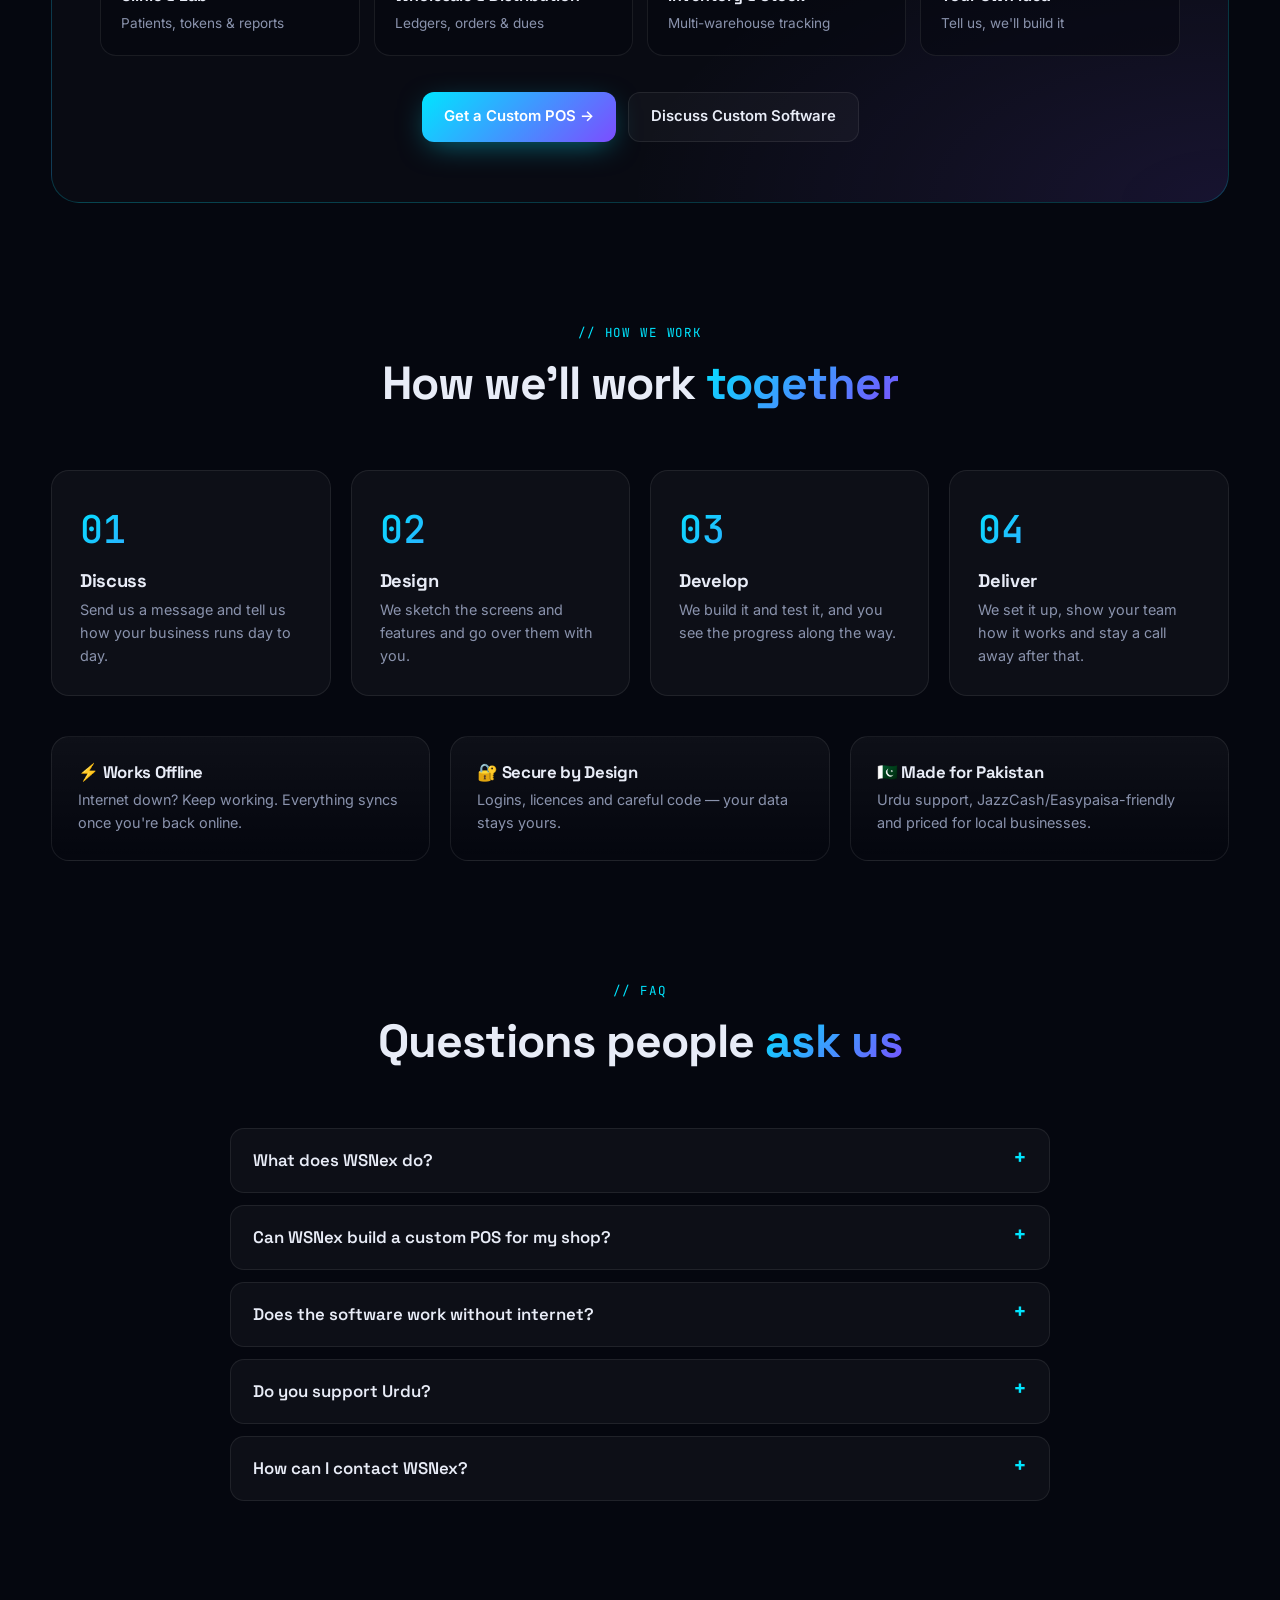
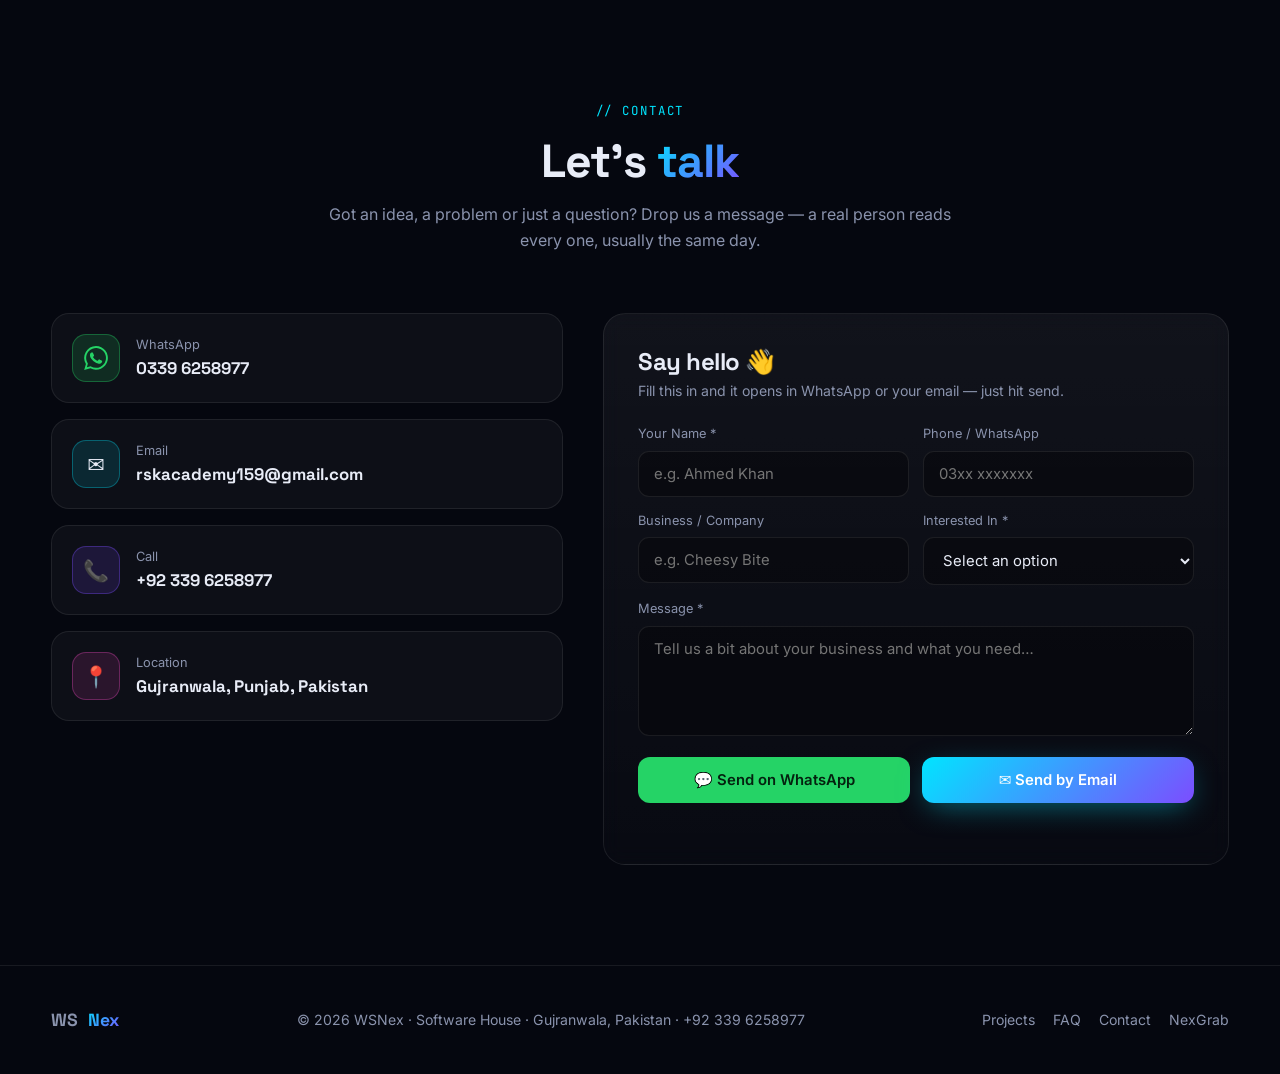
==== commit 26412f88: "Update index.html" ====
--- a/index.html
+++ b/index.html
@@ -52,7 +52,9 @@
 <noscript><style>.reveal{opacity:1!important;transform:none!important}</style></noscript>
 <link rel="preconnect" href="https://fonts.googleapis.com">
 <link rel="preconnect" href="https://fonts.gstatic.com" crossorigin>
-<link href="https://fonts.googleapis.com/css2?family=Space+Grotesk:wght@400;500;600;700&family=Inter:wght@400;500;600&family=JetBrains+Mono:wght@500&display=swap" rel="stylesheet">
+<link rel="preload" as="style" href="https://fonts.googleapis.com/css2?family=Space+Grotesk:wght@400;500;600;700&family=Inter:wght@400;500;600&family=JetBrains+Mono:wght@500&display=swap">
+<link href="https://fonts.googleapis.com/css2?family=Space+Grotesk:wght@400;500;600;700&family=Inter:wght@400;500;600&family=JetBrains+Mono:wght@500&display=swap" rel="stylesheet" media="print" onload="this.media='all'">
+<noscript><link href="https://fonts.googleapis.com/css2?family=Space+Grotesk:wght@400;500;600;700&family=Inter:wght@400;500;600&family=JetBrains+Mono:wght@500&display=swap" rel="stylesheet"></noscript>
 <link rel="icon" type="image/svg+xml" href="data:image/svg+xml,%3Csvg xmlns='http://www.w3.org/2000/svg' viewBox='0 0 64 64'%3E%3Cdefs%3E%3ClinearGradient id='g' x1='0' y1='0' x2='1' y2='1'%3E%3Cstop offset='0' stop-color='%2300e5ff'/%3E%3Cstop offset='1' stop-color='%237c4dff'/%3E%3C/linearGradient%3E%3C/defs%3E%3Crect width='64' height='64' rx='14' fill='%2305070f'/%3E%3Cpath d='M12 18l8 28 6-18 6 18 6-18 6 18 8-28' fill='none' stroke='url(%23g)' stroke-width='5' stroke-linejoin='round' stroke-linecap='round'/%3E%3C/svg%3E">
 <style>
 :root{
@@ -198,12 +200,12 @@
 .steps{display:grid;grid-template-columns:repeat(4,1fr);gap:20px;counter-reset:s}
 .step{padding:28px;border-radius:var(--r);border:1px solid var(--line);background:var(--card);position:relative}
 .step::before{counter-increment:s;content:"0" counter(s);font-family:'JetBrains Mono';font-size:2.4rem;font-weight:500;background:var(--grad);-webkit-background-clip:text;color:transparent;display:block;margin-bottom:10px}
-.step h4{margin-bottom:6px}.step p{color:var(--muted);font-size:.9rem}
+.step h3{margin-bottom:6px;font-size:1.15rem}.step p{color:var(--muted);font-size:.9rem}
 
 /* why */
 .why{display:grid;grid-template-columns:repeat(3,1fr);gap:20px}
 .why div{padding:26px;border-radius:var(--r);border:1px solid var(--line);background:linear-gradient(180deg,rgba(255,255,255,.04),transparent)}
-.why h4{font-size:1.05rem;margin-bottom:6px}.why p{color:var(--muted);font-size:.9rem}
+.why h3{font-size:1.05rem;margin-bottom:6px}.why p{color:var(--muted);font-size:.9rem}
 
 /* contact */
 .contact{display:grid;grid-template-columns:.9fr 1.1fr;gap:40px}
@@ -240,6 +242,10 @@
 .faq summary::after{content:"+";color:var(--cyan);font-size:1.4rem;line-height:1;transition:.25s}
 .faq[open] summary::after{transform:rotate(45deg)}
 .faq p{color:var(--muted);padding-bottom:18px}
+.skip{position:absolute;left:-999px;top:8px;z-index:100;padding:10px 16px;border-radius:10px;background:var(--grad);color:#fff;font-weight:600}
+.skip:focus{left:12px}
+a:focus-visible,button:focus-visible,summary:focus-visible,input:focus-visible,select:focus-visible,textarea:focus-visible{outline:2px solid var(--cyan);outline-offset:3px}
+@media (prefers-reduced-motion:reduce){*,*::before,*::after{animation:none!important;transition:none!important;scroll-behavior:auto!important}.reveal{opacity:1;transform:none}.typed{border-right:0}}
 footer{border-top:1px solid var(--line);padding:40px 0;color:var(--muted);font-size:.88rem}
 .f-in{display:flex;justify-content:space-between;align-items:center;flex-wrap:wrap;gap:16px}
 
@@ -251,7 +257,8 @@
 .reveal.in{opacity:1;transform:none}
 
 @media(max-width:900px){
-  .nav-links{display:none;position:absolute;top:72px;left:0;right:0;flex-direction:column;gap:0;background:rgba(5,7,15,.97);border-bottom:1px solid var(--line)}
+  .nav-links{display:none;position:absolute;top:72px;left:0;right:0;flex-direction:column;gap:0;background:#05070f;border-bottom:1px solid var(--line);box-shadow:0 30px 60px -20px rgba(0,0,0,.9)}
+  nav:has(.nav-links.open){background:#05070f;border-bottom:1px solid var(--line)}
   .nav-links.open{display:flex}.nav-links a{padding:16px 6%}
   .menu-btn{display:block}.nav-cta{display:none}
   .proj,.contact{grid-template-columns:1fr;gap:36px}
@@ -279,7 +286,8 @@
 <body>
 <div class="bg-fx"></div><div class="bg-grid"></div>
 
-<nav id="nav">
+<a class="skip" href="#main">Skip to content</a>
+<nav id="nav" aria-label="Main">
   <div class="wrap nav-in">
     <a href="#top" class="logo">
       <svg viewBox="0 0 64 64"><defs><linearGradient id="lg" x1="0" y1="0" x2="1" y2="1"><stop offset="0" stop-color="#00e5ff"/><stop offset="1" stop-color="#7c4dff"/></linearGradient></defs><rect width="64" height="64" rx="14" fill="#0c1122" stroke="rgba(255,255,255,.12)"/><path d="M12 18l8 28 6-18 6 18 6-18 6 18 8-28" fill="none" stroke="url(#lg)" stroke-width="5" stroke-linejoin="round" stroke-linecap="round"/></svg>
@@ -290,10 +298,11 @@
       <a href="#projects">Projects</a>
       <a href="#custom">Custom POS</a>
       <a href="#process">Process</a>
+      <a href="#faq">FAQ</a>
       <a href="#contact">Contact</a>
     </div>
     <a href="#contact" class="btn btn-p nav-cta">Start a Project</a>
-    <button class="menu-btn" id="menuBtn" aria-label="Menu">☰</button>
+    <button class="menu-btn" id="menuBtn" aria-label="Open menu" aria-expanded="false" aria-controls="links">☰</button>
   </div>
 </nav>
 
@@ -302,7 +311,7 @@
    <div class="hero-grid">
     <div class="hero-txt">
     <div class="pill"><span class="dot"></span> WSNex · Software House in Gujranwala, Pakistan</div>
-    <h1>Software that <span class="grad typed" id="typed">runs your business</span></h1>
+    <h1 aria-label="Software that runs your business">Software that <span class="grad typed" id="typed" aria-hidden="true">runs your business</span></h1>
     <p>Hi, we're WSNex. We make simple, reliable software for real businesses — restaurants, schools, shops and internet providers. Tell us how you work, and we'll build the tool around it.</p>
     <div class="hero-cta">
       <a href="#projects" class="btn btn-p">See What We've Built →</a>
@@ -364,6 +373,8 @@
   </div>
 </header>
 
+<main id="main">
+
 <section id="services">
   <div class="wrap">
     <div class="s-head reveal">
@@ -709,15 +720,15 @@
       <h2>How we'll work <span class="grad">together</span></h2>
     </div>
     <div class="steps">
-      <div class="step reveal"><h4>Discuss</h4><p>Say hello 👋 and tell us how your business runs day to day.</p></div>
-      <div class="step reveal"><h4>Design</h4><p>We sketch the screens and features and go over them with you.</p></div>
-      <div class="step reveal"><h4>Develop</h4><p>We build it and test it, and you see the progress along the way.</p></div>
-      <div class="step reveal"><h4>Deliver</h4><p>We set it up, show your team how it works and stay a call away after that.</p></div>
+      <div class="step reveal"><h3>Discuss</h3><p>Send us a message and tell us how your business runs day to day.</p></div>
+      <div class="step reveal"><h3>Design</h3><p>We sketch the screens and features and go over them with you.</p></div>
+      <div class="step reveal"><h3>Develop</h3><p>We build it and test it, and you see the progress along the way.</p></div>
+      <div class="step reveal"><h3>Deliver</h3><p>We set it up, show your team how it works and stay a call away after that.</p></div>
     </div>
     <div class="why" style="margin-top:40px">
-      <div class="reveal"><h4>⚡ Works Offline</h4><p>Internet down? Keep working. Everything syncs once you're back online.</p></div>
-      <div class="reveal"><h4>🔐 Secure by Design</h4><p>Logins, licences and careful code — your data stays yours.</p></div>
-      <div class="reveal"><h4>🇵🇰 Made for Pakistan</h4><p>Urdu support, JazzCash/Easypaisa-friendly and priced for local businesses.</p></div>
+      <div class="reveal"><h3>⚡ Works Offline</h3><p>Internet down? Keep working. Everything syncs once you're back online.</p></div>
+      <div class="reveal"><h3>🔐 Secure by Design</h3><p>Logins, licences and careful code — your data stays yours.</p></div>
+      <div class="reveal"><h3>🇵🇰 Made for Pakistan</h3><p>Urdu support, JazzCash/Easypaisa-friendly and priced for local businesses.</p></div>
     </div>
   </div>
 </section>
@@ -801,10 +812,12 @@
   </div>
 </section>
 
+</main>
+
 <footer>
   <div class="wrap f-in">
     <a href="#top" class="logo" style="font-size:1.1rem">WS<span class="grad">Nex</span></a>
-    <span>© <span id="yr"></span> WSNex · Software House · Gujranwala, Pakistan</span>
+    <span>© <span id="yr">2026</span> WSNex · Software House · Gujranwala, Pakistan · <a href="tel:+923396258977">+92 339 6258977</a></span>
     <div style="display:flex;gap:18px"><a href="#projects">Projects</a><a href="#faq">FAQ</a><a href="#contact">Contact</a><a href="https://nexgrab.github.io" target="_blank" rel="noopener">NexGrab</a></div>
   </div>
 </footer>
@@ -823,14 +836,15 @@
 const nav = document.getElementById("nav");
 addEventListener("scroll", () => nav.classList.toggle("scrolled", scrollY > 20));
 const links = document.getElementById("links");
-document.getElementById("menuBtn").onclick = () => links.classList.toggle("open");
+const menuBtn = document.getElementById("menuBtn");
+menuBtn.onclick = () => { const o = links.classList.toggle("open"); menuBtn.setAttribute("aria-expanded", o); };
 links.querySelectorAll("a").forEach(a => a.onclick = () => links.classList.remove("open"));
 
 // typing effect
 const words = ["runs your business", "works offline", "manages your ISP", "serves your restaurant", "runs your school"];
 let wi = 0, ci = words[0].length, del = true;
 const typed = document.getElementById("typed");
-setTimeout(function tick(){
+if (!matchMedia("(prefers-reduced-motion: reduce)").matches) setTimeout(function tick(){
   const w = words[wi];
   ci += del ? -1 : 1;
   typed.textContent = w.slice(0, ci);
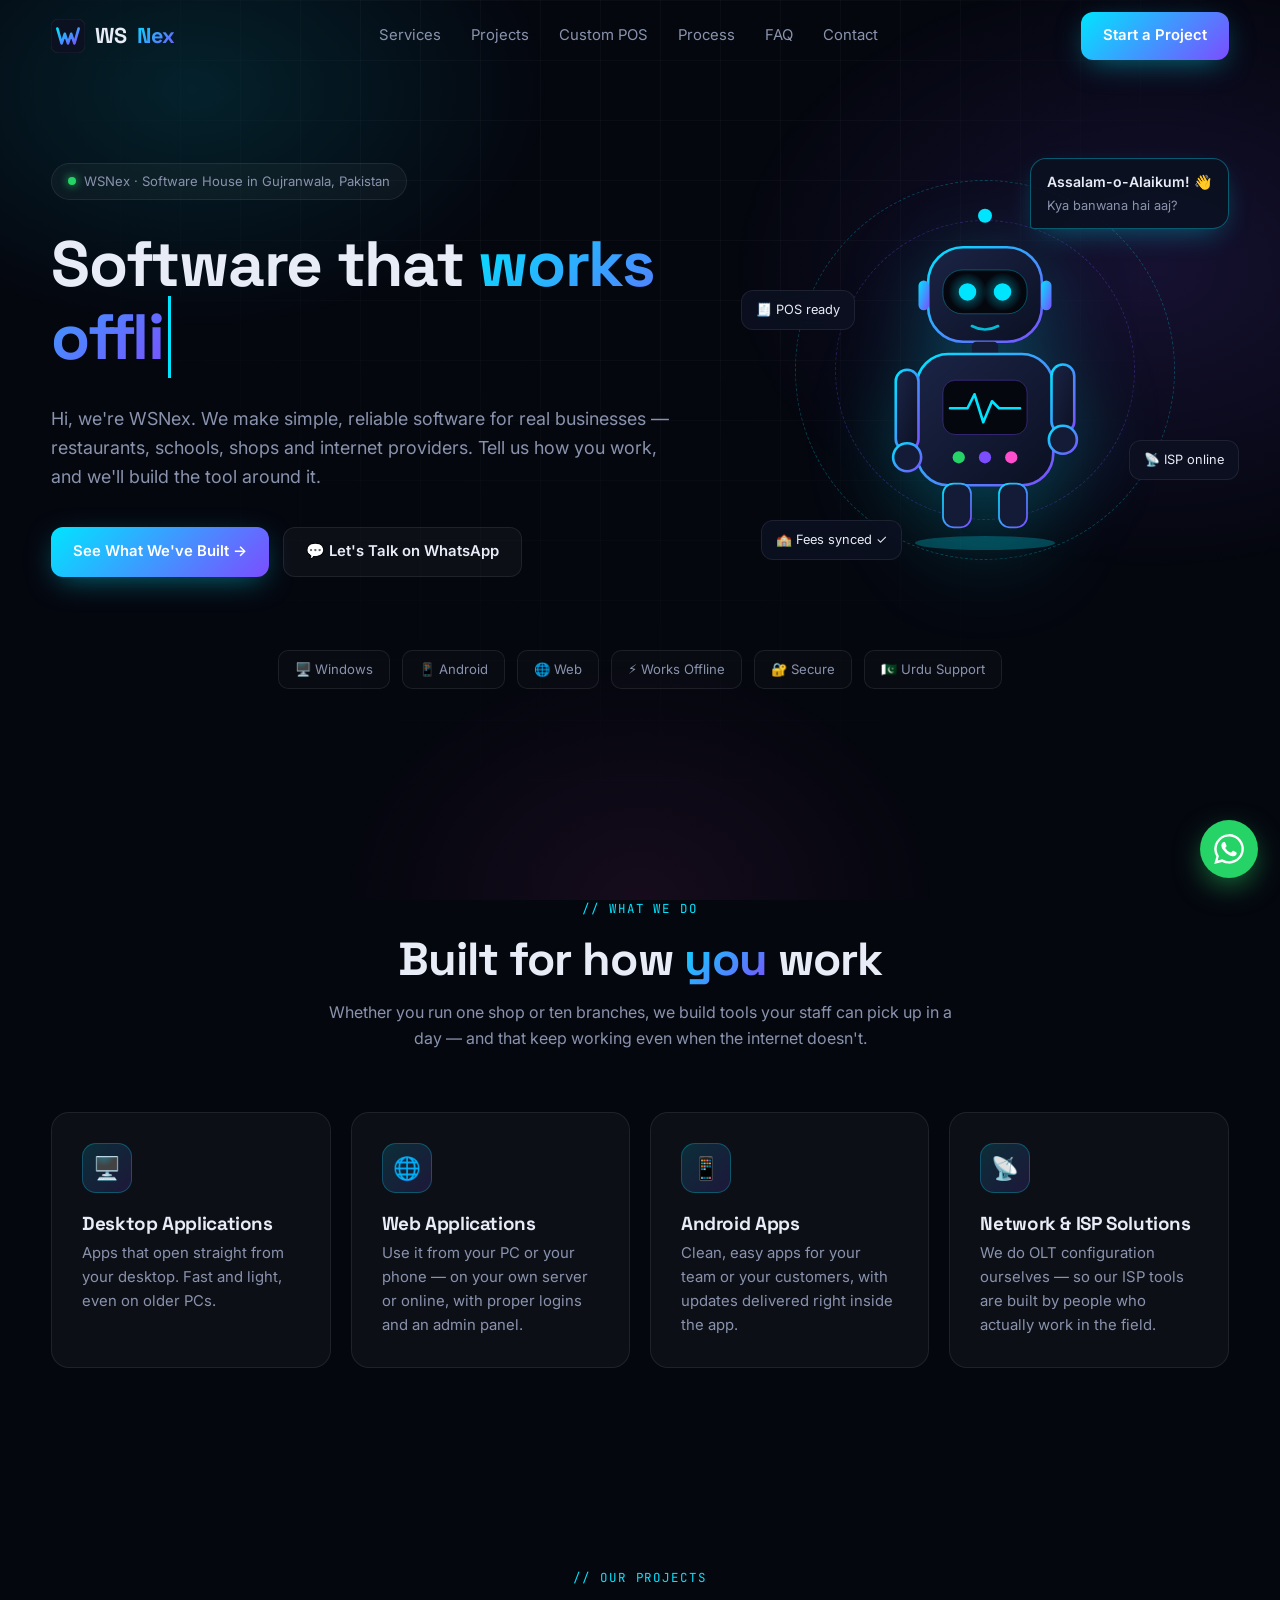
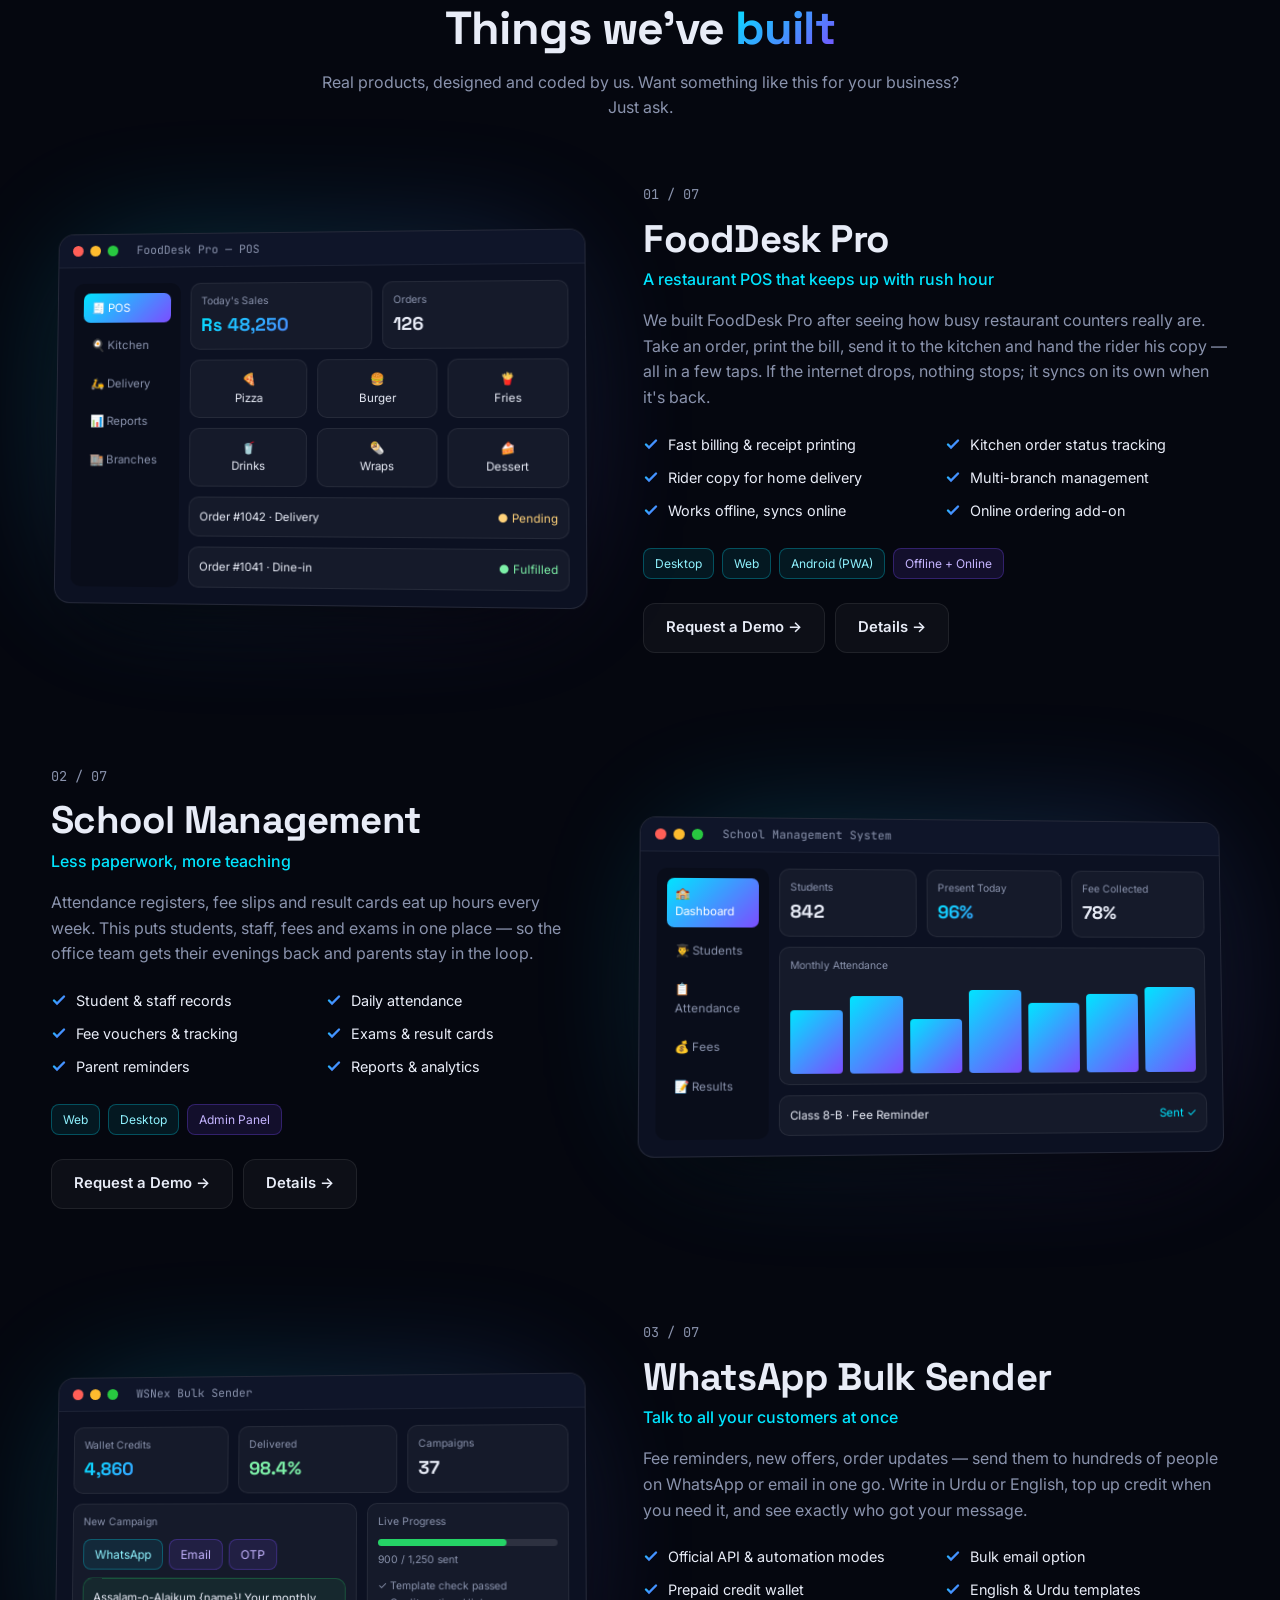
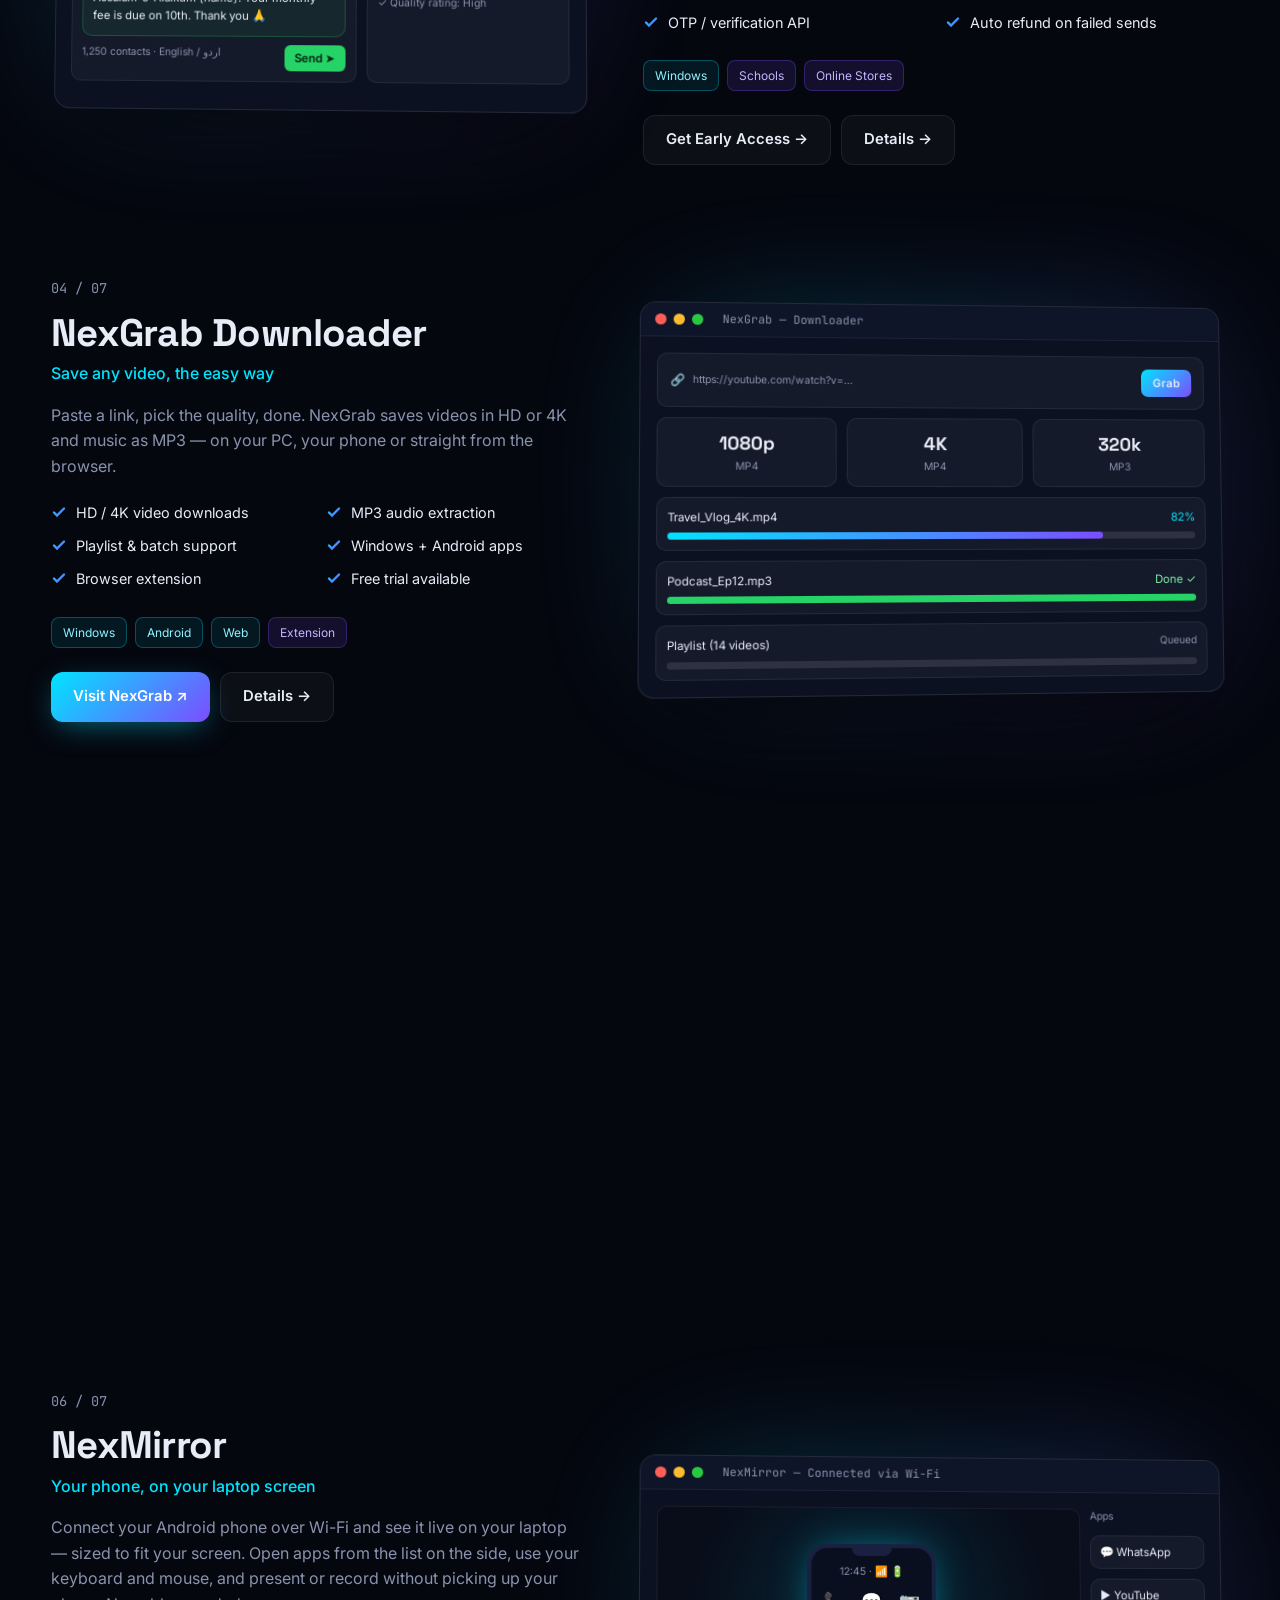
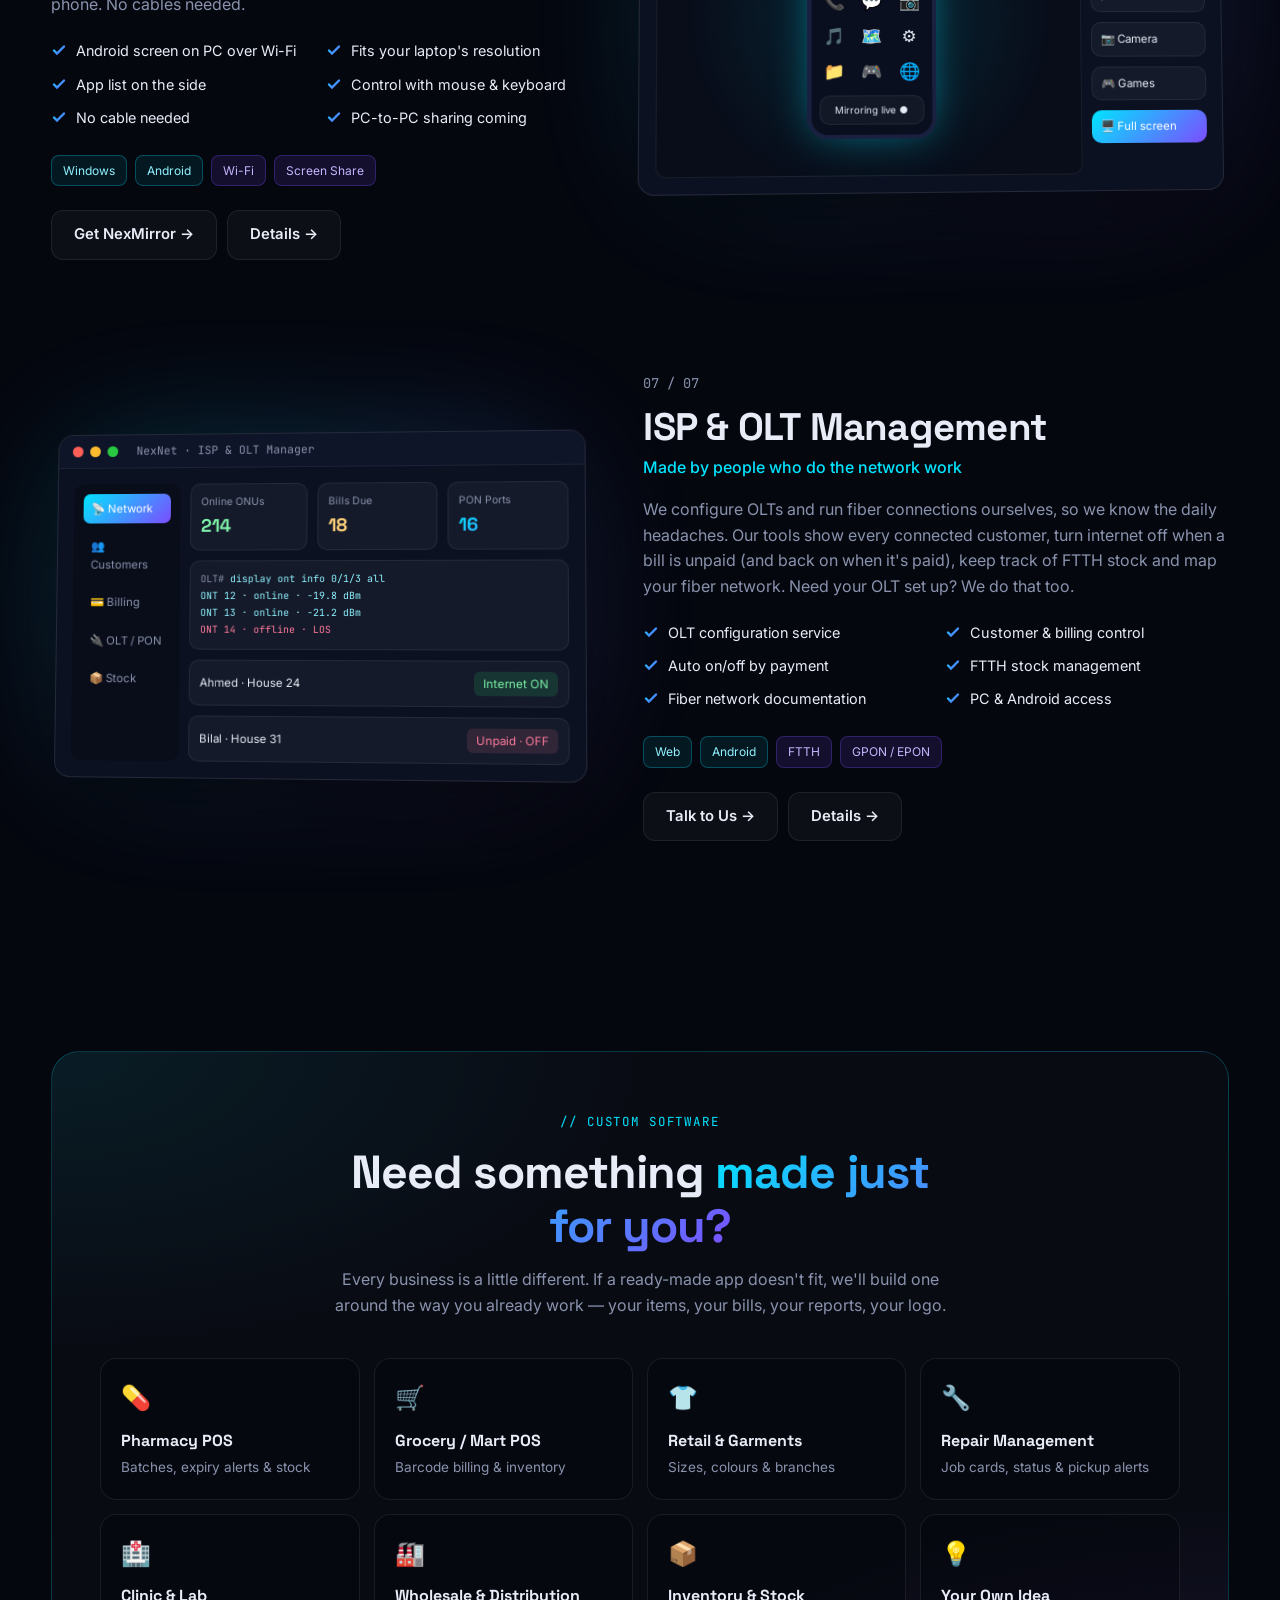
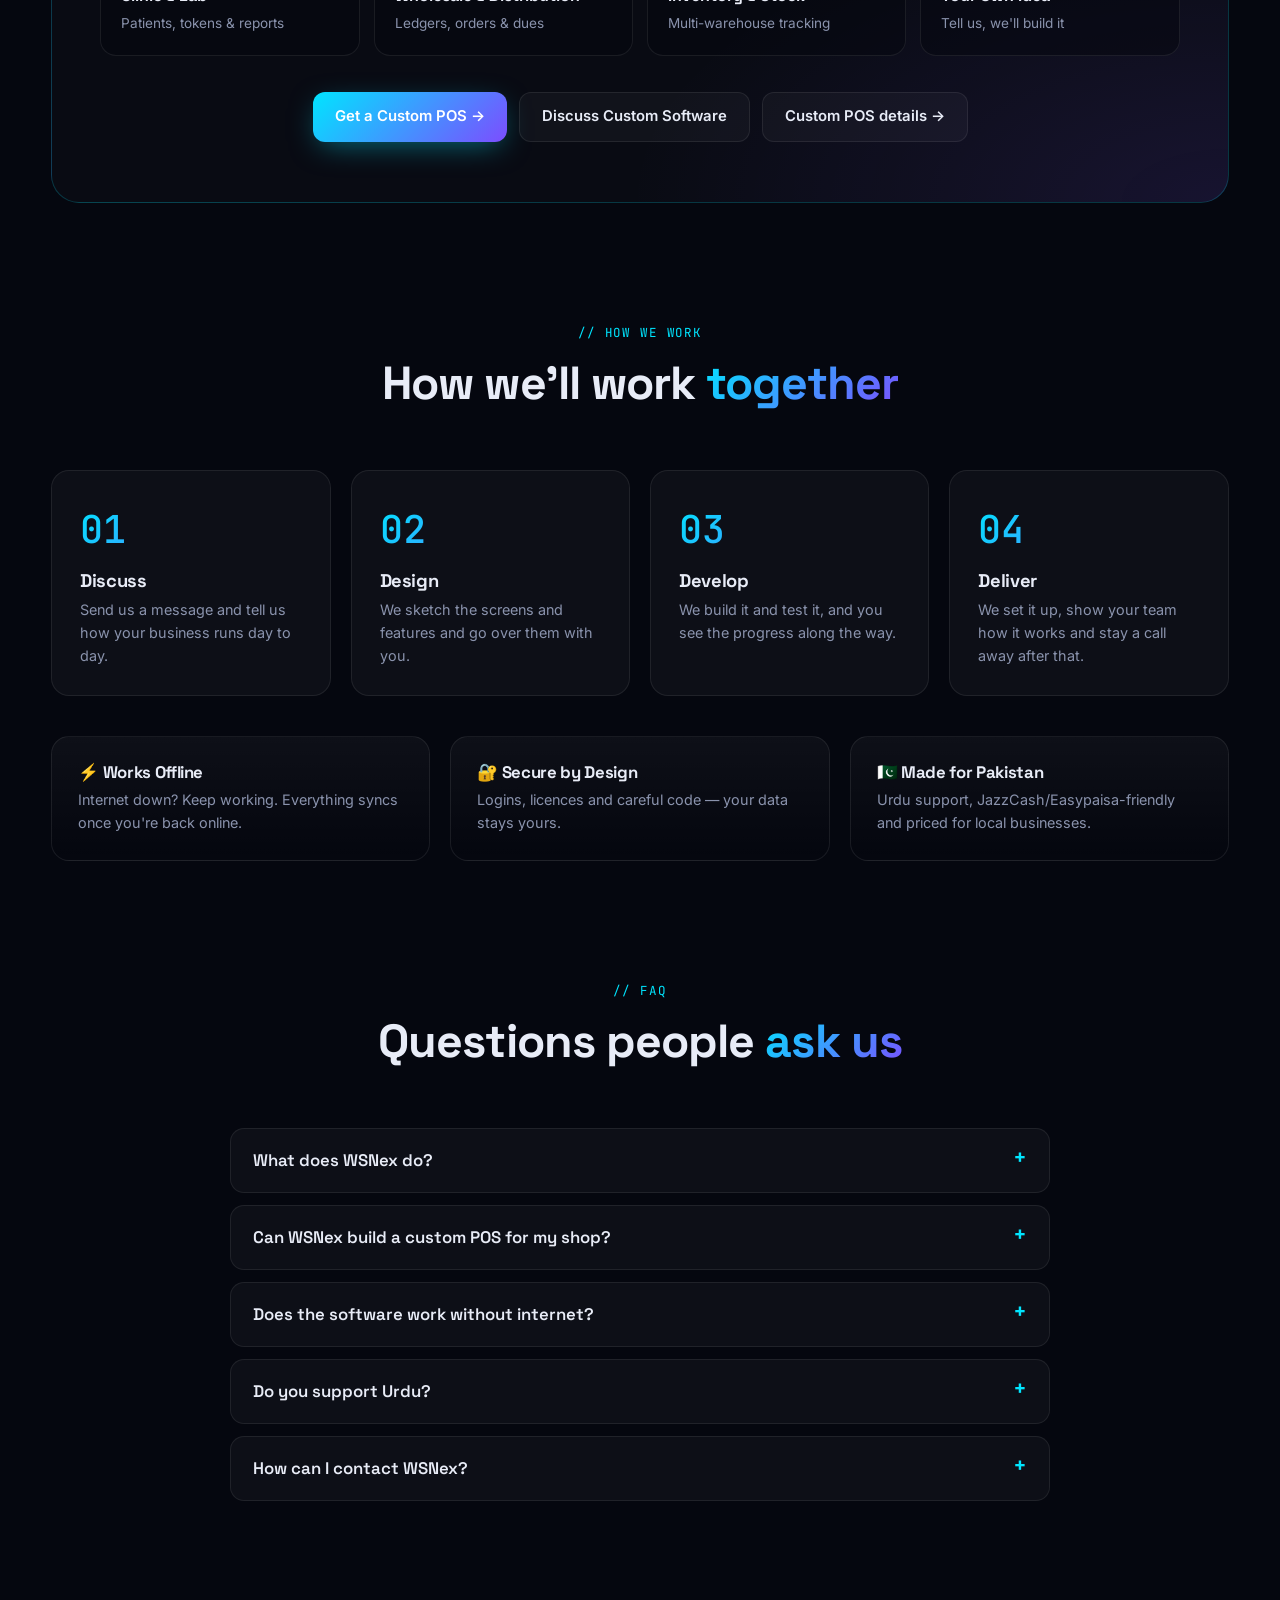
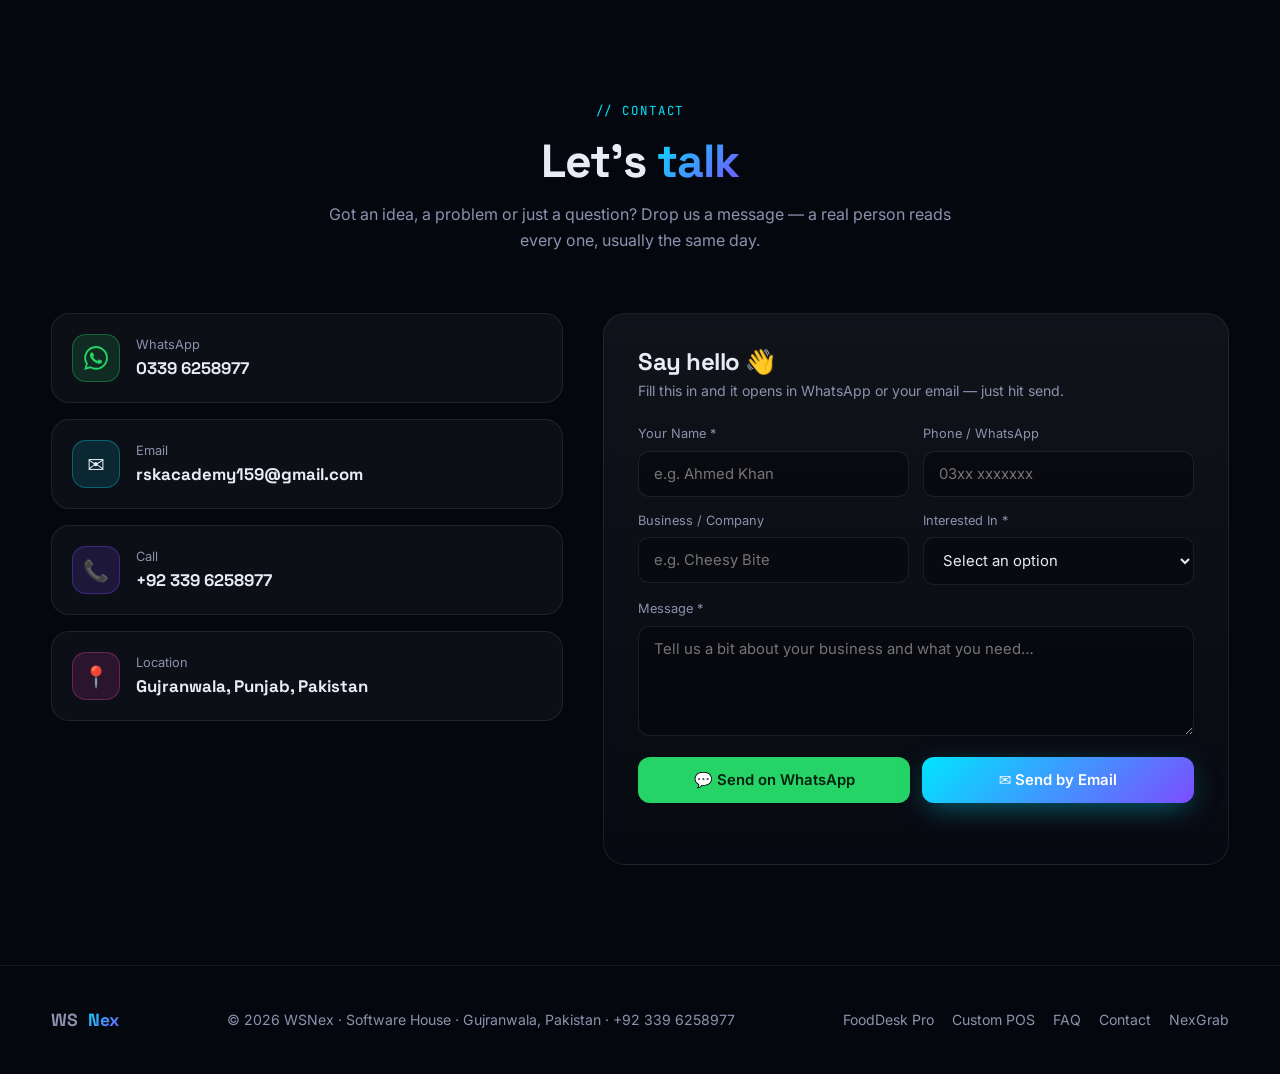
==== commit dd1103fa: "Update index.html" ====
--- a/index.html
+++ b/index.html
@@ -438,7 +438,7 @@
             <li>Works offline, syncs online</li><li>Online ordering add-on</li>
           </ul>
           <div class="chips"><span class="chip c">Desktop</span><span class="chip c">Web</span><span class="chip c">Android (PWA)</span><span class="chip">Offline + Online</span></div>
-          <a href="#contact" class="btn btn-g" data-project="FoodDesk Pro">Request a Demo →</a>
+          <div style="display:flex;gap:10px;flex-wrap:wrap"><a href="#contact" class="btn btn-g" data-project="FoodDesk Pro">Request a Demo →</a><a href="/fooddesk-pro" class="btn btn-g">Details →</a></div>
         </div>
       </div>
 
@@ -477,7 +477,7 @@
             <li>Parent reminders</li><li>Reports & analytics</li>
           </ul>
           <div class="chips"><span class="chip c">Web</span><span class="chip c">Desktop</span><span class="chip">Admin Panel</span></div>
-          <a href="#contact" class="btn btn-g" data-project="School Management">Request a Demo →</a>
+          <div style="display:flex;gap:10px;flex-wrap:wrap"><a href="#contact" class="btn btn-g" data-project="School Management">Request a Demo →</a><a href="/school-management" class="btn btn-g">Details →</a></div>
         </div>
       </div>
 
@@ -520,7 +520,7 @@
             <li>OTP / verification API</li><li>Auto refund on failed sends</li>
           </ul>
           <div class="chips"><span class="chip c">Windows</span><span class="chip">Schools</span><span class="chip">Online Stores</span></div>
-          <a href="#contact" class="btn btn-g" data-project="WhatsApp Bulk Sender">Get Early Access →</a>
+          <div style="display:flex;gap:10px;flex-wrap:wrap"><a href="#contact" class="btn btn-g" data-project="WhatsApp Bulk Sender">Get Early Access →</a><a href="/whatsapp-bulk-sender" class="btn btn-g">Details →</a></div>
         </div>
       </div>
 
@@ -555,7 +555,7 @@
           <div class="chips"><span class="chip c">Windows</span><span class="chip c">Android</span><span class="chip c">Web</span><span class="chip">Extension</span></div>
           <div style="display:flex;gap:10px;flex-wrap:wrap">
             <a href="https://nexgrab.github.io" target="_blank" rel="noopener" class="btn btn-p">Visit NexGrab ↗</a>
-            <a href="#contact" class="btn btn-g" data-project="NexGrab Downloader">Buy License</a>
+            <a href="/nexgrab" class="btn btn-g">Details →</a>
           </div>
         </div>
       </div>
@@ -597,7 +597,7 @@
             <li>View once & disappearing</li><li>Chat lock & read ticks</li>
           </ul>
           <div class="chips"><span class="chip c">Android</span><span class="chip">Private</span><span class="chip">P2P</span></div>
-          <a href="#contact" class="btn btn-g" data-project="Linkora Messenger">Join the Waitlist →</a>
+          <div style="display:flex;gap:10px;flex-wrap:wrap"><a href="#contact" class="btn btn-g" data-project="Linkora Messenger">Join the Waitlist →</a><a href="/linkora" class="btn btn-g">Details →</a></div>
         </div>
       </div>
 
@@ -639,7 +639,7 @@
             <li>No cable needed</li><li>PC-to-PC sharing coming</li>
           </ul>
           <div class="chips"><span class="chip c">Windows</span><span class="chip c">Android</span><span class="chip">Wi-Fi</span><span class="chip">Screen Share</span></div>
-          <a href="#contact" class="btn btn-g" data-project="NexMirror">Get NexMirror →</a>
+          <div style="display:flex;gap:10px;flex-wrap:wrap"><a href="#contact" class="btn btn-g" data-project="NexMirror">Get NexMirror →</a><a href="/nexmirror" class="btn btn-g">Details →</a></div>
         </div>
       </div>
 
@@ -679,7 +679,7 @@
             <li>Fiber network documentation</li><li>PC & Android access</li>
           </ul>
           <div class="chips"><span class="chip c">Web</span><span class="chip c">Android</span><span class="chip">FTTH</span><span class="chip">GPON / EPON</span></div>
-          <a href="#contact" class="btn btn-g" data-project="ISP & OLT Management">Talk to Us →</a>
+          <div style="display:flex;gap:10px;flex-wrap:wrap"><a href="#contact" class="btn btn-g" data-project="ISP & OLT Management">Talk to Us →</a><a href="/isp-olt-management" class="btn btn-g">Details →</a></div>
         </div>
       </div>
 
@@ -708,6 +708,7 @@
       <div style="text-align:center;margin-top:36px;display:flex;gap:12px;justify-content:center;flex-wrap:wrap">
         <a href="#contact" class="btn btn-p" data-project="Custom POS">Get a Custom POS →</a>
         <a href="#contact" class="btn btn-g" data-project="Custom Software">Discuss Custom Software</a>
+        <a href="/custom-pos" class="btn btn-g">Custom POS details →</a>
       </div>
     </div>
   </div>
@@ -818,7 +819,7 @@
   <div class="wrap f-in">
     <a href="#top" class="logo" style="font-size:1.1rem">WS<span class="grad">Nex</span></a>
     <span>© <span id="yr">2026</span> WSNex · Software House · Gujranwala, Pakistan · <a href="tel:+923396258977">+92 339 6258977</a></span>
-    <div style="display:flex;gap:18px"><a href="#projects">Projects</a><a href="#faq">FAQ</a><a href="#contact">Contact</a><a href="https://nexgrab.github.io" target="_blank" rel="noopener">NexGrab</a></div>
+    <div style="display:flex;gap:18px;flex-wrap:wrap"><a href="/fooddesk-pro">FoodDesk Pro</a><a href="/custom-pos">Custom POS</a><a href="#faq">FAQ</a><a href="#contact">Contact</a><a href="https://nexgrab.github.io" target="_blank" rel="noopener">NexGrab</a></div>
   </div>
 </footer>
 
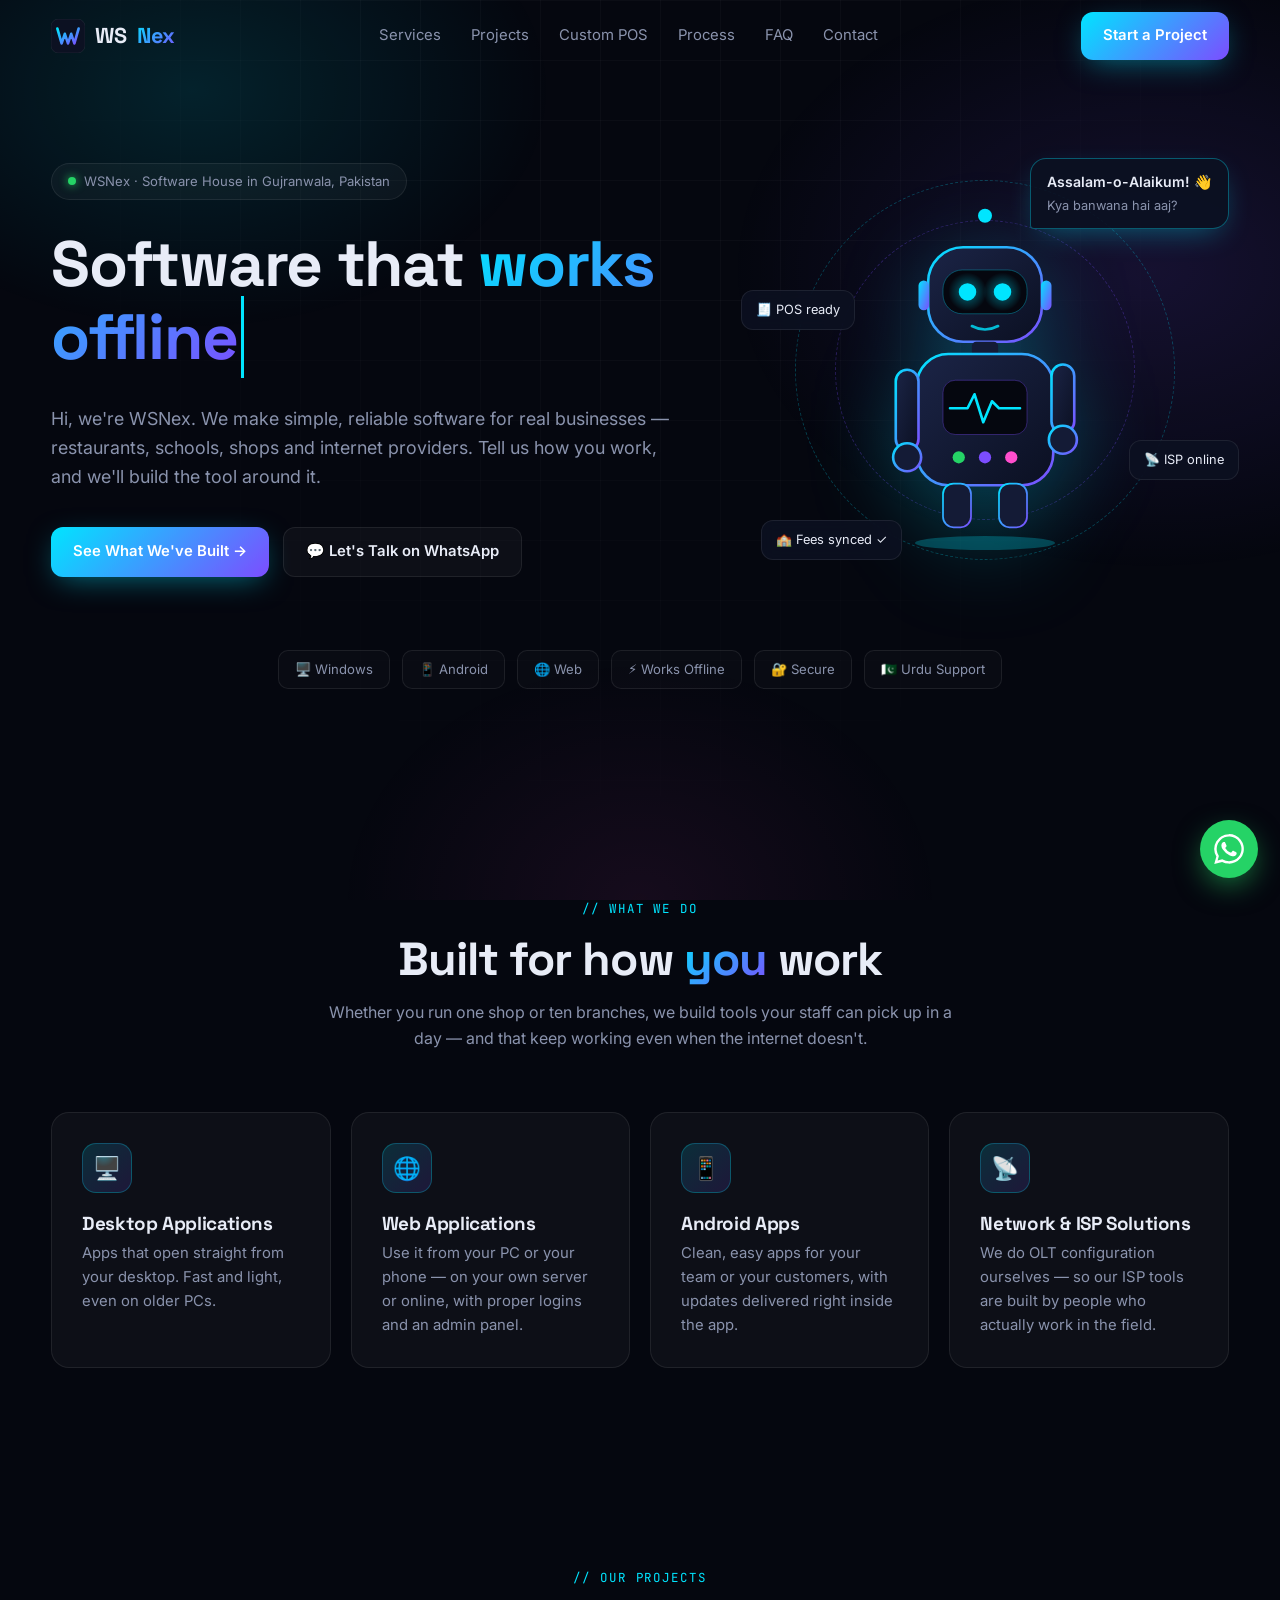
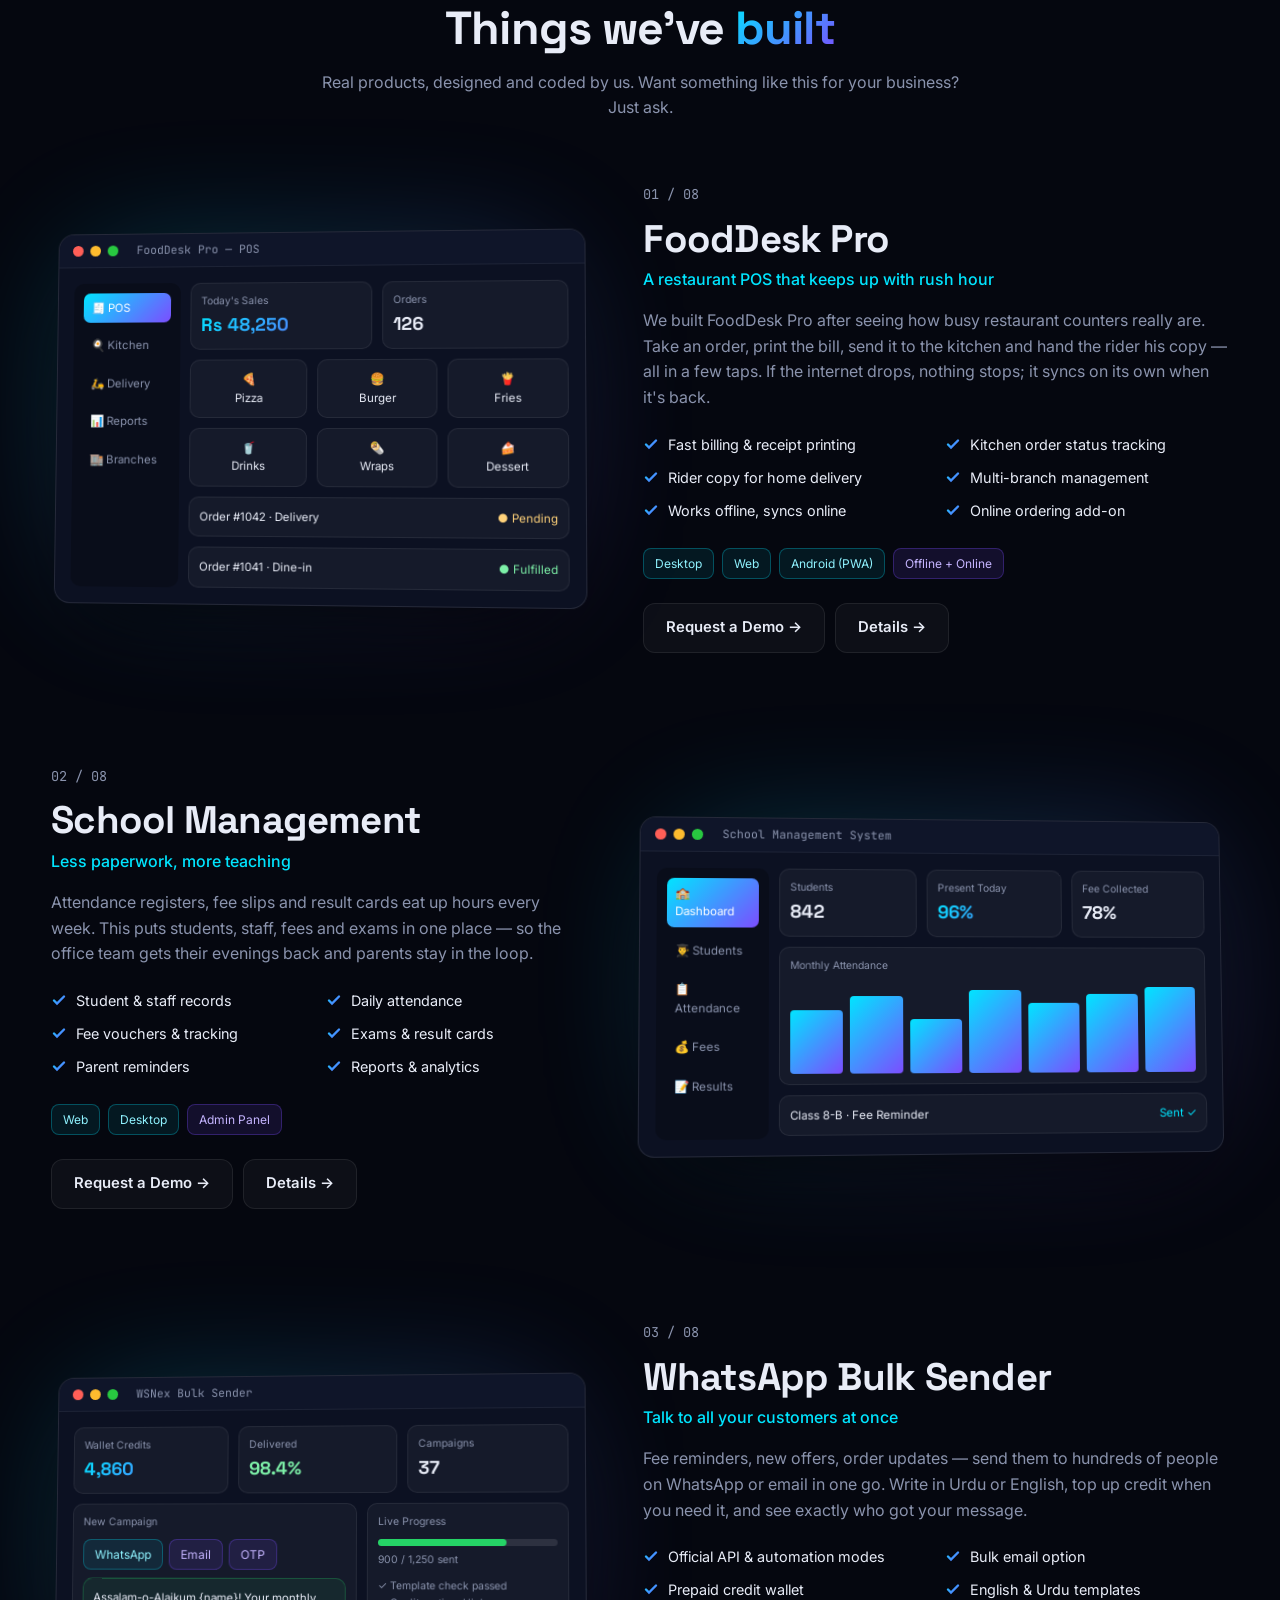
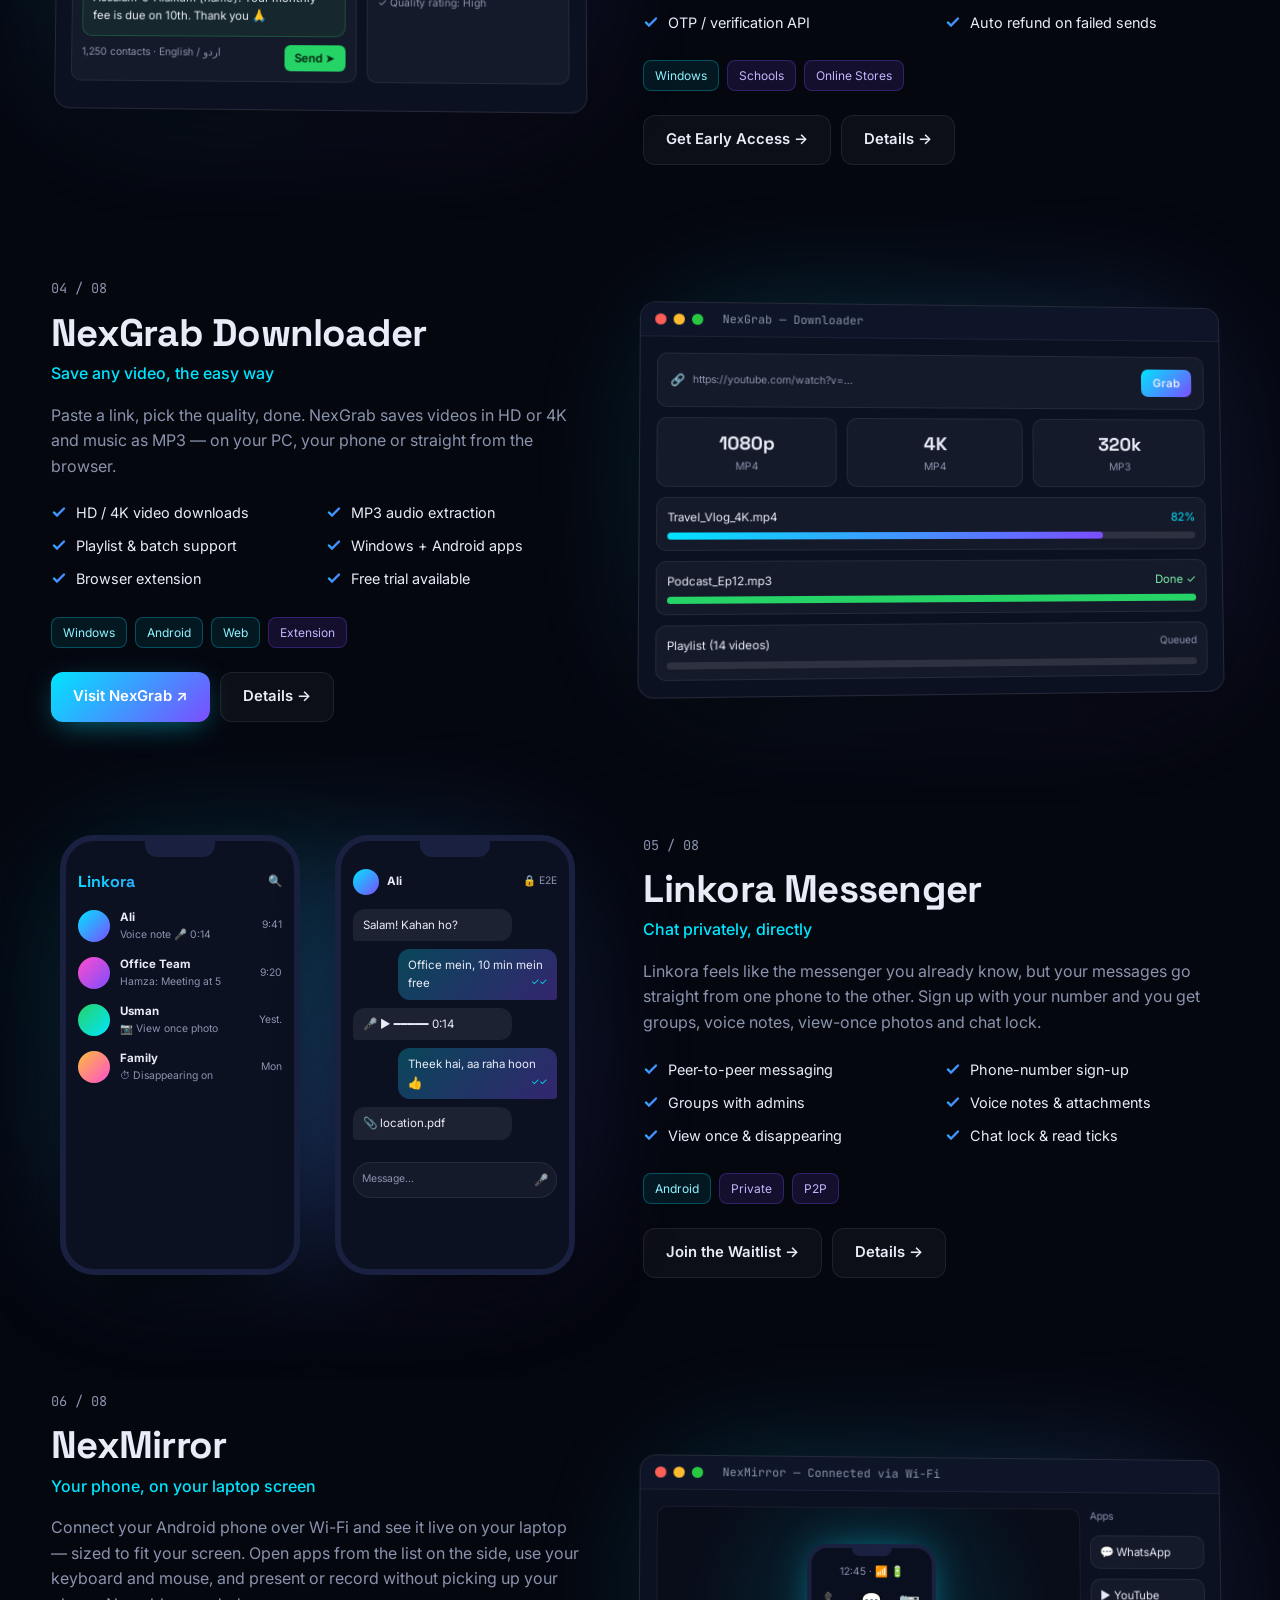
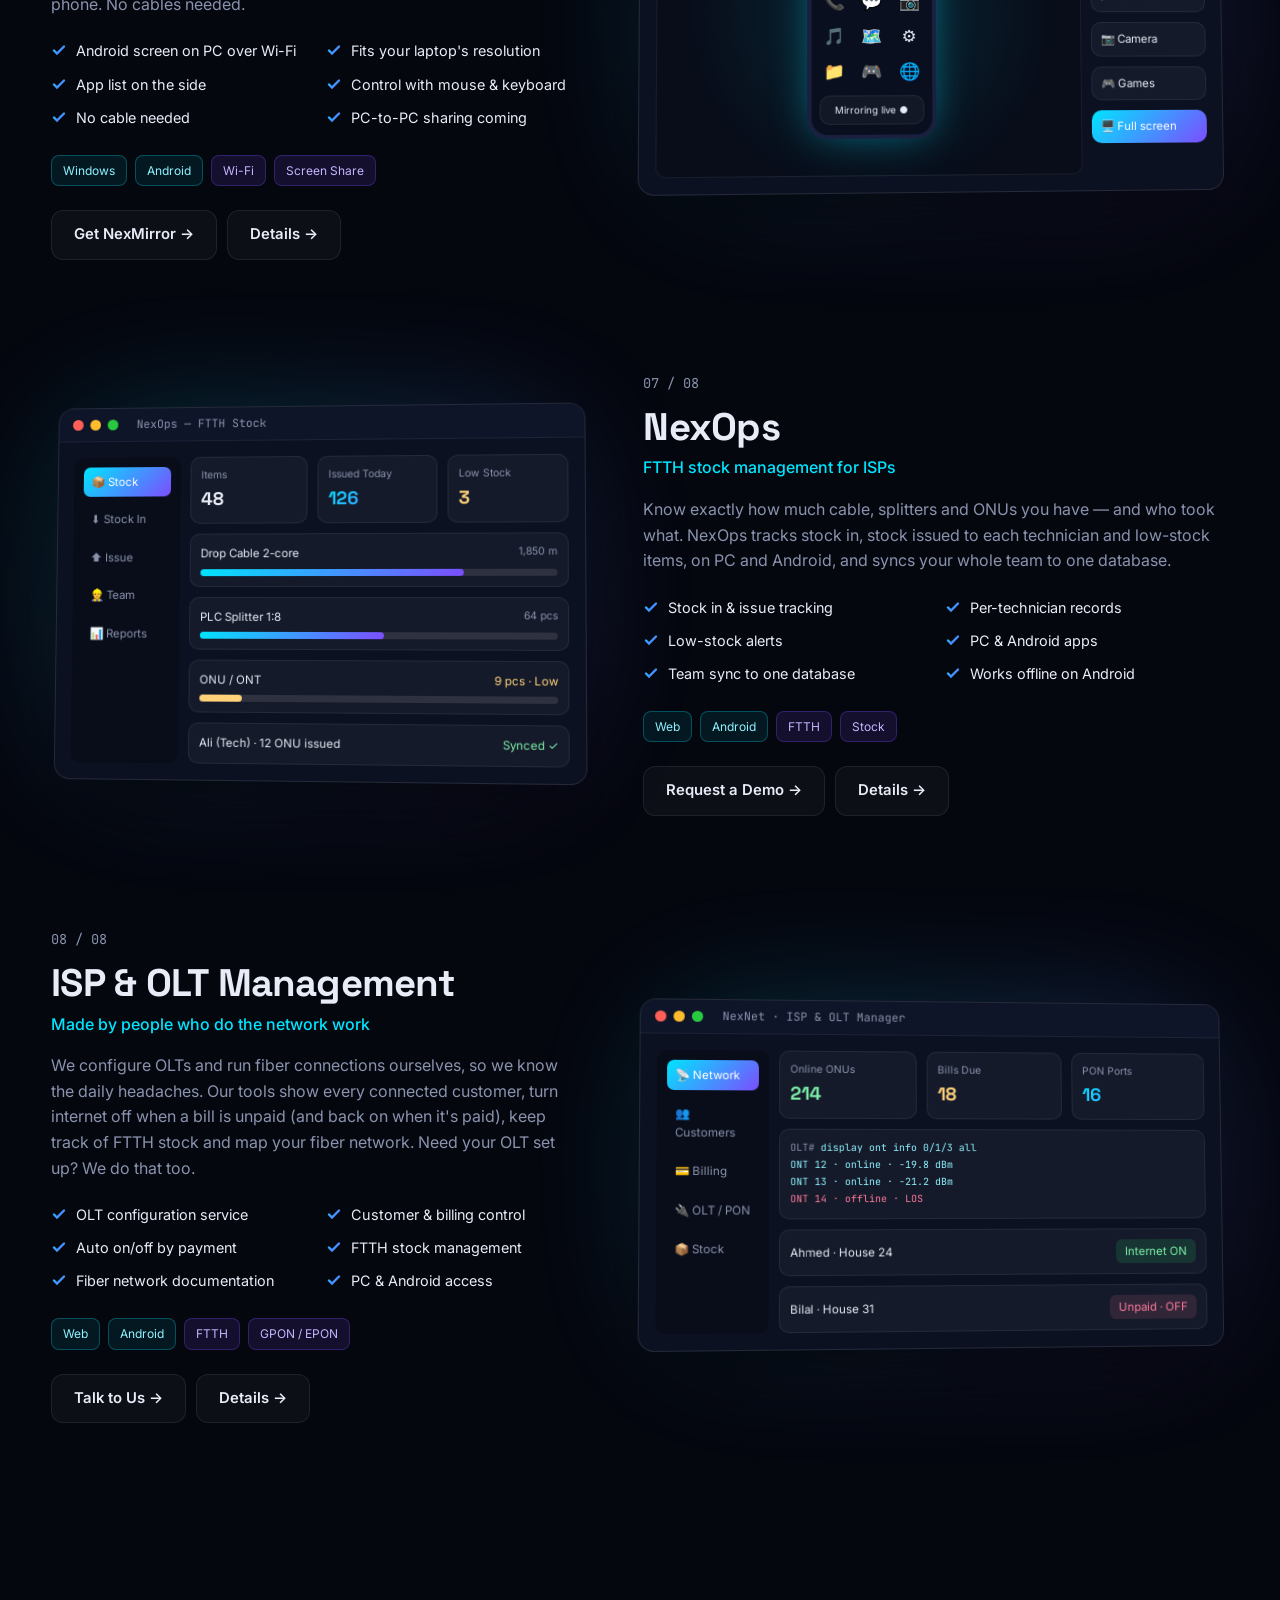
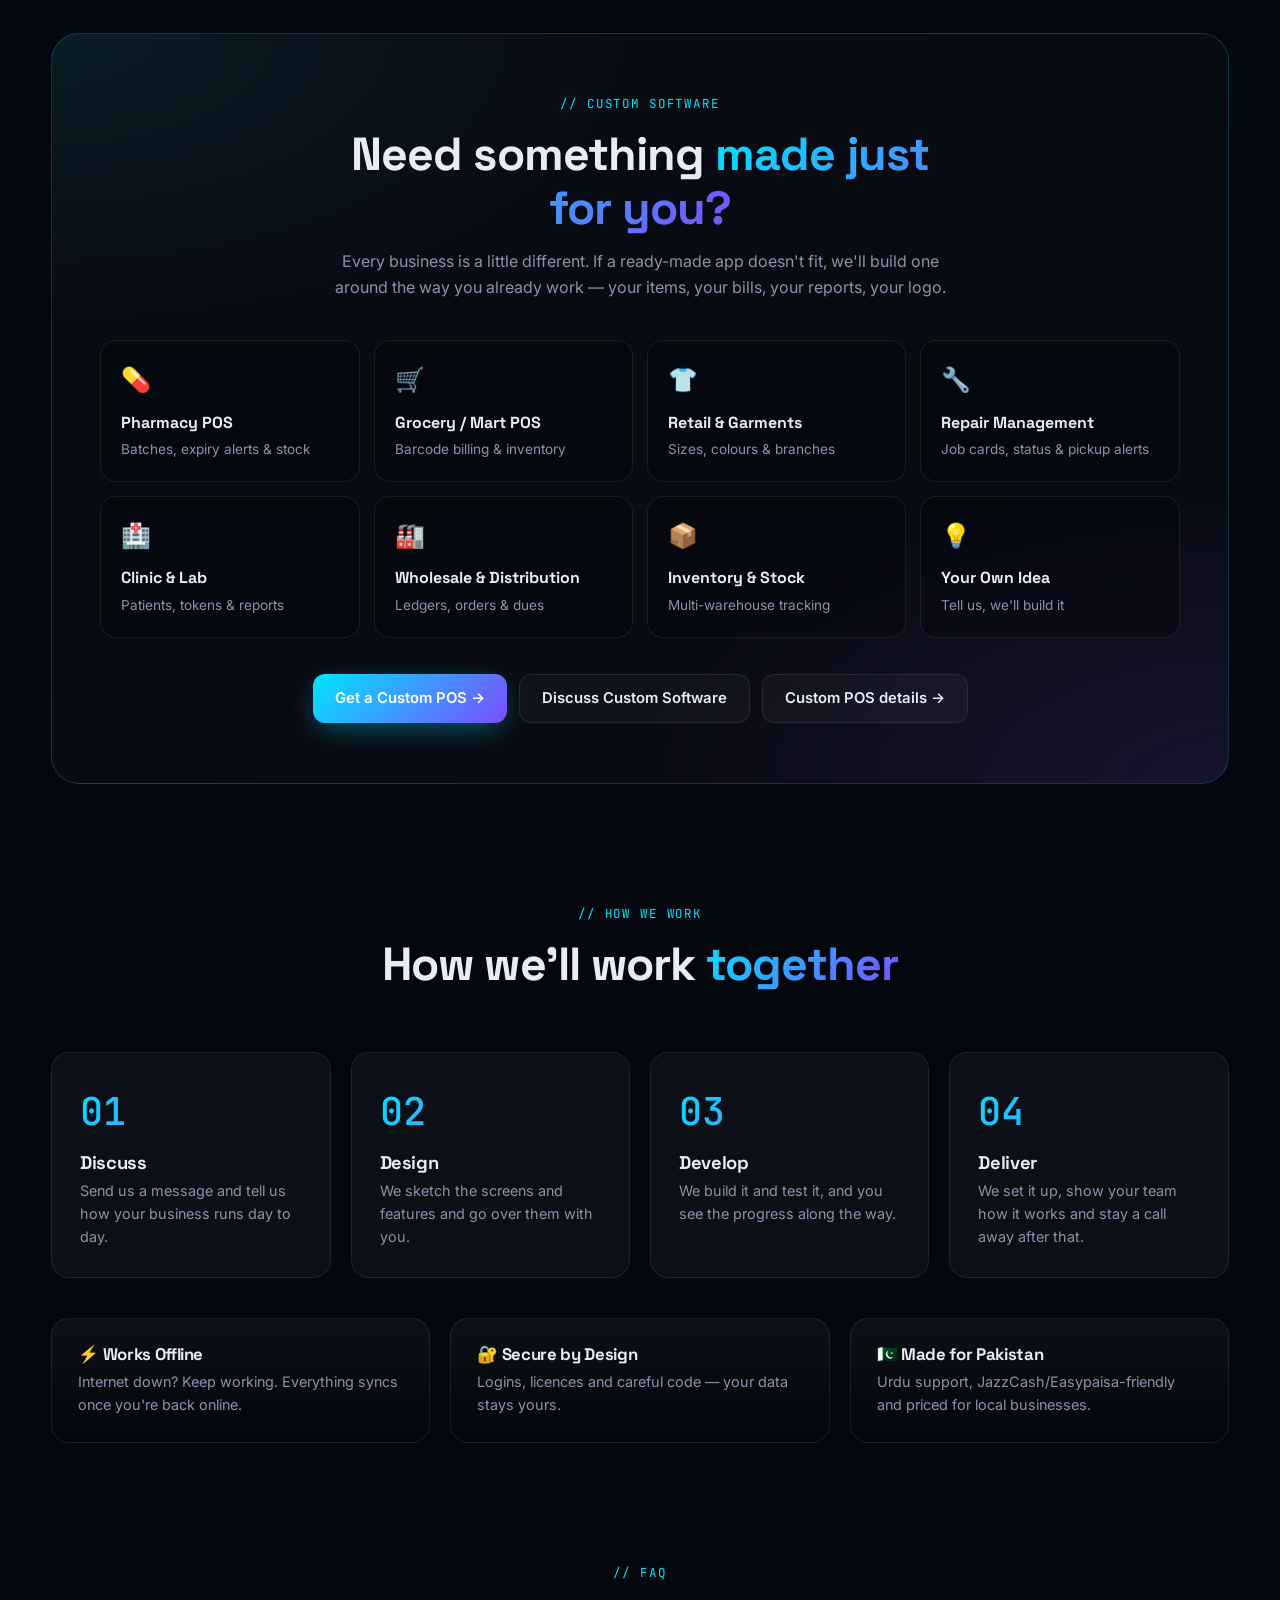
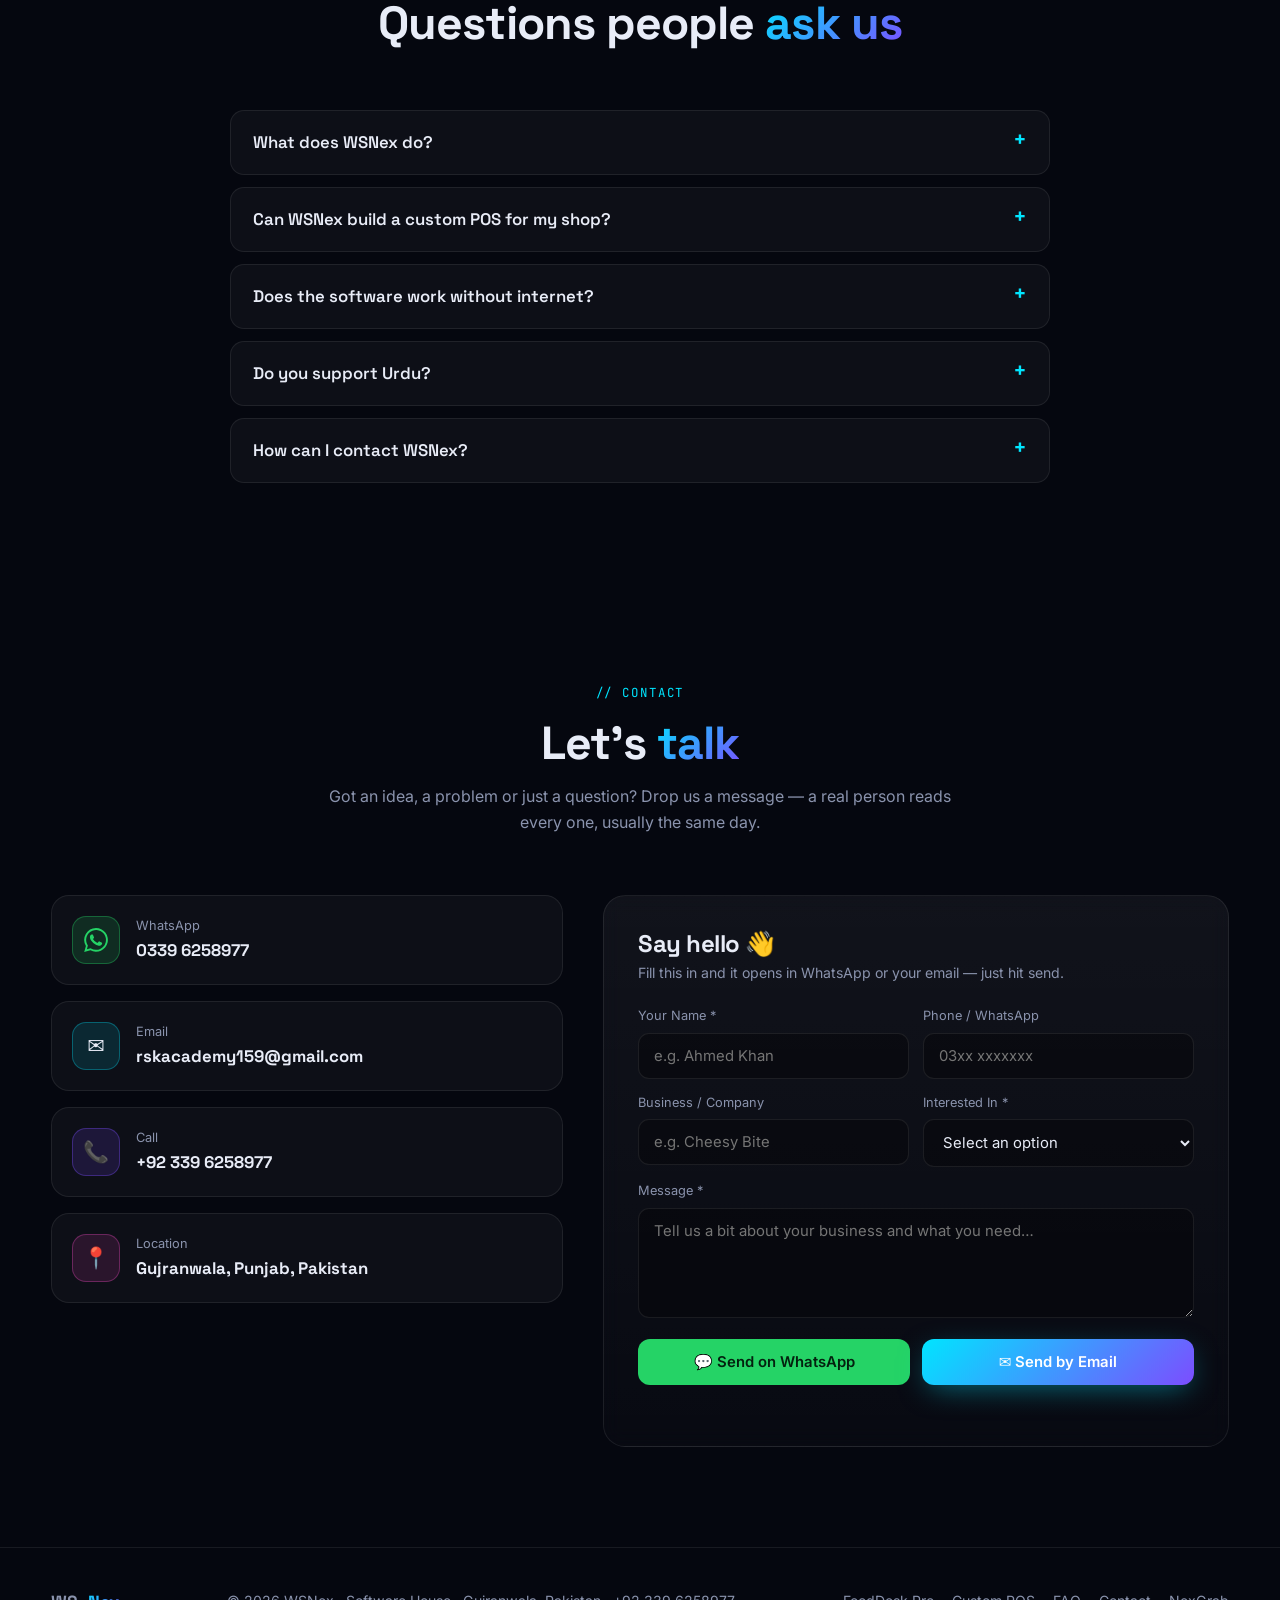
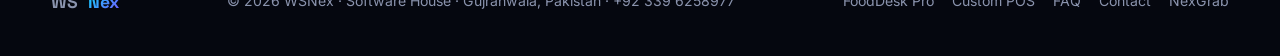
==== commit 41ae70a2: "Update index.html" ====
--- a/index.html
+++ b/index.html
@@ -10,7 +10,7 @@
 <meta name="robots" content="index, follow, max-image-preview:large">
 <meta name="author" content="WSNex">
 <link rel="canonical" href="https://wsnex.github.io/">
-<meta name="keywords" content="WSNex, software house Gujranwala, software company Pakistan, restaurant POS Pakistan, FoodDesk Pro, school management software, WhatsApp bulk sender, ISP billing software, OLT configuration, custom POS, NexGrab, NexMirror">
+<meta name="keywords" content="WSNex, software house Gujranwala, software company Pakistan, restaurant POS Pakistan, FoodDesk Pro, school management software, WhatsApp bulk sender, ISP billing software, OLT configuration, custom POS, NexGrab, NexMirror, NexOps, FTTH stock management">
 <meta name="geo.region" content="PK-PB">
 <meta name="geo.placename" content="Gujranwala">
 <meta property="og:site_name" content="WSNex">
@@ -40,7 +40,8 @@
 {"@type":"ListItem","position":4,"item":{"@type":"SoftwareApplication","name":"NexGrab Downloader","applicationCategory":"MultimediaApplication","operatingSystem":"Windows, Android","url":"https://nexgrab.github.io","description":"Video and audio downloader in HD, 4K and MP3."}},
 {"@type":"ListItem","position":5,"item":{"@type":"SoftwareApplication","name":"Linkora Messenger","applicationCategory":"CommunicationApplication","operatingSystem":"Android","description":"Private peer-to-peer messenger with groups and voice notes."}},
 {"@type":"ListItem","position":6,"item":{"@type":"SoftwareApplication","name":"NexMirror","applicationCategory":"UtilitiesApplication","operatingSystem":"Windows, Android","description":"Show your Android phone screen on your laptop over Wi-Fi."}},
-{"@type":"ListItem","position":7,"item":{"@type":"SoftwareApplication","name":"ISP & OLT Management","applicationCategory":"BusinessApplication","operatingSystem":"Web, Android","description":"Customer billing control, FTTH stock and OLT management for internet providers."}}]},
+{"@type":"ListItem","position":7,"item":{"@type":"SoftwareApplication","name":"NexOps","applicationCategory":"BusinessApplication","operatingSystem":"Web, Android","description":"FTTH stock management for ISPs: stock in, issue to technicians and low-stock alerts on PC and Android."}},
+{"@type":"ListItem","position":8,"item":{"@type":"SoftwareApplication","name":"ISP & OLT Management","applicationCategory":"BusinessApplication","operatingSystem":"Web, Android","description":"Customer billing control, FTTH stock and OLT management for internet providers."}}]},
 {"@type":"FAQPage","mainEntity":[
 {"@type":"Question","name":"What does WSNex do?","acceptedAnswer":{"@type":"Answer","text":"WSNex is a software house in Gujranwala, Pakistan. We build restaurant POS, school management, WhatsApp automation, ISP & OLT management tools and custom software for businesses."}},
 {"@type":"Question","name":"Can WSNex build a custom POS for my shop?","acceptedAnswer":{"@type":"Answer","text":"Yes. We build custom POS systems for pharmacies, grocery marts, retail and garment shops, repair shops, clinics, wholesalers and more — around the way your business already works."}},
@@ -428,7 +429,7 @@
           </div>
         </div>
         <div>
-          <span class="proj-num">01 / 07</span>
+          <span class="proj-num">01 / 08</span>
           <h3>FoodDesk Pro</h3>
           <div class="sub">A restaurant POS that keeps up with rush hour</div>
           <p class="d">We built FoodDesk Pro after seeing how busy restaurant counters really are. Take an order, print the bill, send it to the kitchen and hand the rider his copy — all in a few taps. If the internet drops, nothing stops; it syncs on its own when it's back.</p>
@@ -467,7 +468,7 @@
           </div>
         </div>
         <div>
-          <span class="proj-num">02 / 07</span>
+          <span class="proj-num">02 / 08</span>
           <h3>School Management</h3>
           <div class="sub">Less paperwork, more teaching</div>
           <p class="d">Attendance registers, fee slips and result cards eat up hours every week. This puts students, staff, fees and exams in one place — so the office team gets their evenings back and parents stay in the loop.</p>
@@ -510,7 +511,7 @@
           </div>
         </div>
         <div>
-          <span class="proj-num">03 / 07</span>
+          <span class="proj-num">03 / 08</span>
           <h3>WhatsApp Bulk Sender</h3>
           <div class="sub">Talk to all your customers at once</div>
           <p class="d">Fee reminders, new offers, order updates — send them to hundreds of people on WhatsApp or email in one go. Write in Urdu or English, top up credit when you need it, and see exactly who got your message.</p>
@@ -543,7 +544,7 @@
           </div>
         </div>
         <div>
-          <span class="proj-num">04 / 07</span>
+          <span class="proj-num">04 / 08</span>
           <h3>NexGrab Downloader</h3>
           <div class="sub">Save any video, the easy way</div>
           <p class="d">Paste a link, pick the quality, done. NexGrab saves videos in HD or 4K and music as MP3 — on your PC, your phone or straight from the browser.</p>
@@ -587,7 +588,7 @@
           </div>
         </div>
         <div>
-          <span class="proj-num">05 / 07</span>
+          <span class="proj-num">05 / 08</span>
           <h3>Linkora Messenger</h3>
           <div class="sub">Chat privately, directly</div>
           <p class="d">Linkora feels like the messenger you already know, but your messages go straight from one phone to the other. Sign up with your number and you get groups, voice notes, view-once photos and chat lock.</p>
@@ -629,7 +630,7 @@
           </div>
         </div>
         <div>
-          <span class="proj-num">06 / 07</span>
+          <span class="proj-num">06 / 08</span>
           <h3>NexMirror</h3>
           <div class="sub">Your phone, on your laptop screen</div>
           <p class="d">Connect your Android phone over Wi-Fi and see it live on your laptop — sized to fit your screen. Open apps from the list on the side, use your keyboard and mouse, and present or record without picking up your phone. No cables needed.</p>
@@ -643,7 +644,43 @@
         </div>
       </div>
 
-      <!-- 7. ISP / OLT -->
+      <!-- 7. NexOps -->
+      <div class="proj reveal">
+        <div class="proj-media">
+          <div class="win">
+            <div class="win-bar"><i></i><i></i><i></i><span>NexOps — FTTH Stock</span></div>
+            <div class="win-body mrow">
+              <div class="side"><div class="on">📦 Stock</div><div>⬇️ Stock In</div><div>⬆️ Issue</div><div>👷 Team</div><div>📊 Reports</div></div>
+              <div class="mcol" style="flex:1">
+                <div class="mrow">
+                  <div class="box" style="flex:1"><div class="lbl">Items</div><div class="big">48</div></div>
+                  <div class="box" style="flex:1"><div class="lbl">Issued Today</div><div class="big grad">126</div></div>
+                  <div class="box" style="flex:1"><div class="lbl">Low Stock</div><div class="big" style="color:#ffd27a">3</div></div>
+                </div>
+                <div class="box"><div class="mrow" style="justify-content:space-between"><span>Drop Cable 2-core</span><span class="lbl">1,850 m</span></div><div class="bar" style="margin-top:6px"><div style="width:74%;height:100%;background:var(--grad);border-radius:5px"></div></div></div>
+                <div class="box"><div class="mrow" style="justify-content:space-between"><span>PLC Splitter 1:8</span><span class="lbl">64 pcs</span></div><div class="bar" style="margin-top:6px"><div style="width:52%;height:100%;background:var(--grad);border-radius:5px"></div></div></div>
+                <div class="box"><div class="mrow" style="justify-content:space-between"><span>ONU / ONT</span><span style="color:#ffd27a">9 pcs · Low</span></div><div class="bar" style="margin-top:6px"><div style="width:12%;height:100%;background:#ffd27a;border-radius:5px"></div></div></div>
+                <div class="box"><div class="mrow" style="justify-content:space-between"><span>Ali (Tech) · 12 ONU issued</span><span style="color:#7df0a8">Synced ✓</span></div></div>
+              </div>
+            </div>
+          </div>
+        </div>
+        <div>
+          <span class="proj-num">07 / 08</span>
+          <h3>NexOps</h3>
+          <div class="sub">FTTH stock management for ISPs</div>
+          <p class="d">Know exactly how much cable, splitters and ONUs you have — and who took what. NexOps tracks stock in, stock issued to each technician and low-stock items, on PC and Android, and syncs your whole team to one database.</p>
+          <ul class="feat">
+            <li>Stock in & issue tracking</li><li>Per-technician records</li>
+            <li>Low-stock alerts</li><li>PC & Android apps</li>
+            <li>Team sync to one database</li><li>Works offline on Android</li>
+          </ul>
+          <div class="chips"><span class="chip c">Web</span><span class="chip c">Android</span><span class="chip">FTTH</span><span class="chip">Stock</span></div>
+          <div style="display:flex;gap:10px;flex-wrap:wrap"><a href="#contact" class="btn btn-g" data-project="NexOps">Request a Demo →</a><a href="/nexops" class="btn btn-g">Details →</a></div>
+        </div>
+      </div>
+
+      <!-- 8. ISP / OLT -->
       <div class="proj reveal">
         <div class="proj-media">
           <div class="win">
@@ -669,7 +706,7 @@
           </div>
         </div>
         <div>
-          <span class="proj-num">07 / 07</span>
+          <span class="proj-num">08 / 08</span>
           <h3>ISP & OLT Management</h3>
           <div class="sub">Made by people who do the network work</div>
           <p class="d">We configure OLTs and run fiber connections ourselves, so we know the daily headaches. Our tools show every connected customer, turn internet off when a bill is unpaid (and back on when it's paid), keep track of FTTH stock and map your fiber network. Need your OLT set up? We do that too.</p>
@@ -795,6 +832,7 @@
               <option>NexGrab Downloader</option>
               <option>Linkora Messenger</option>
               <option>NexMirror</option>
+              <option>NexOps</option>
               <option>ISP & OLT Management</option>
               <option>Custom POS</option>
               <option>Custom Software</option>
